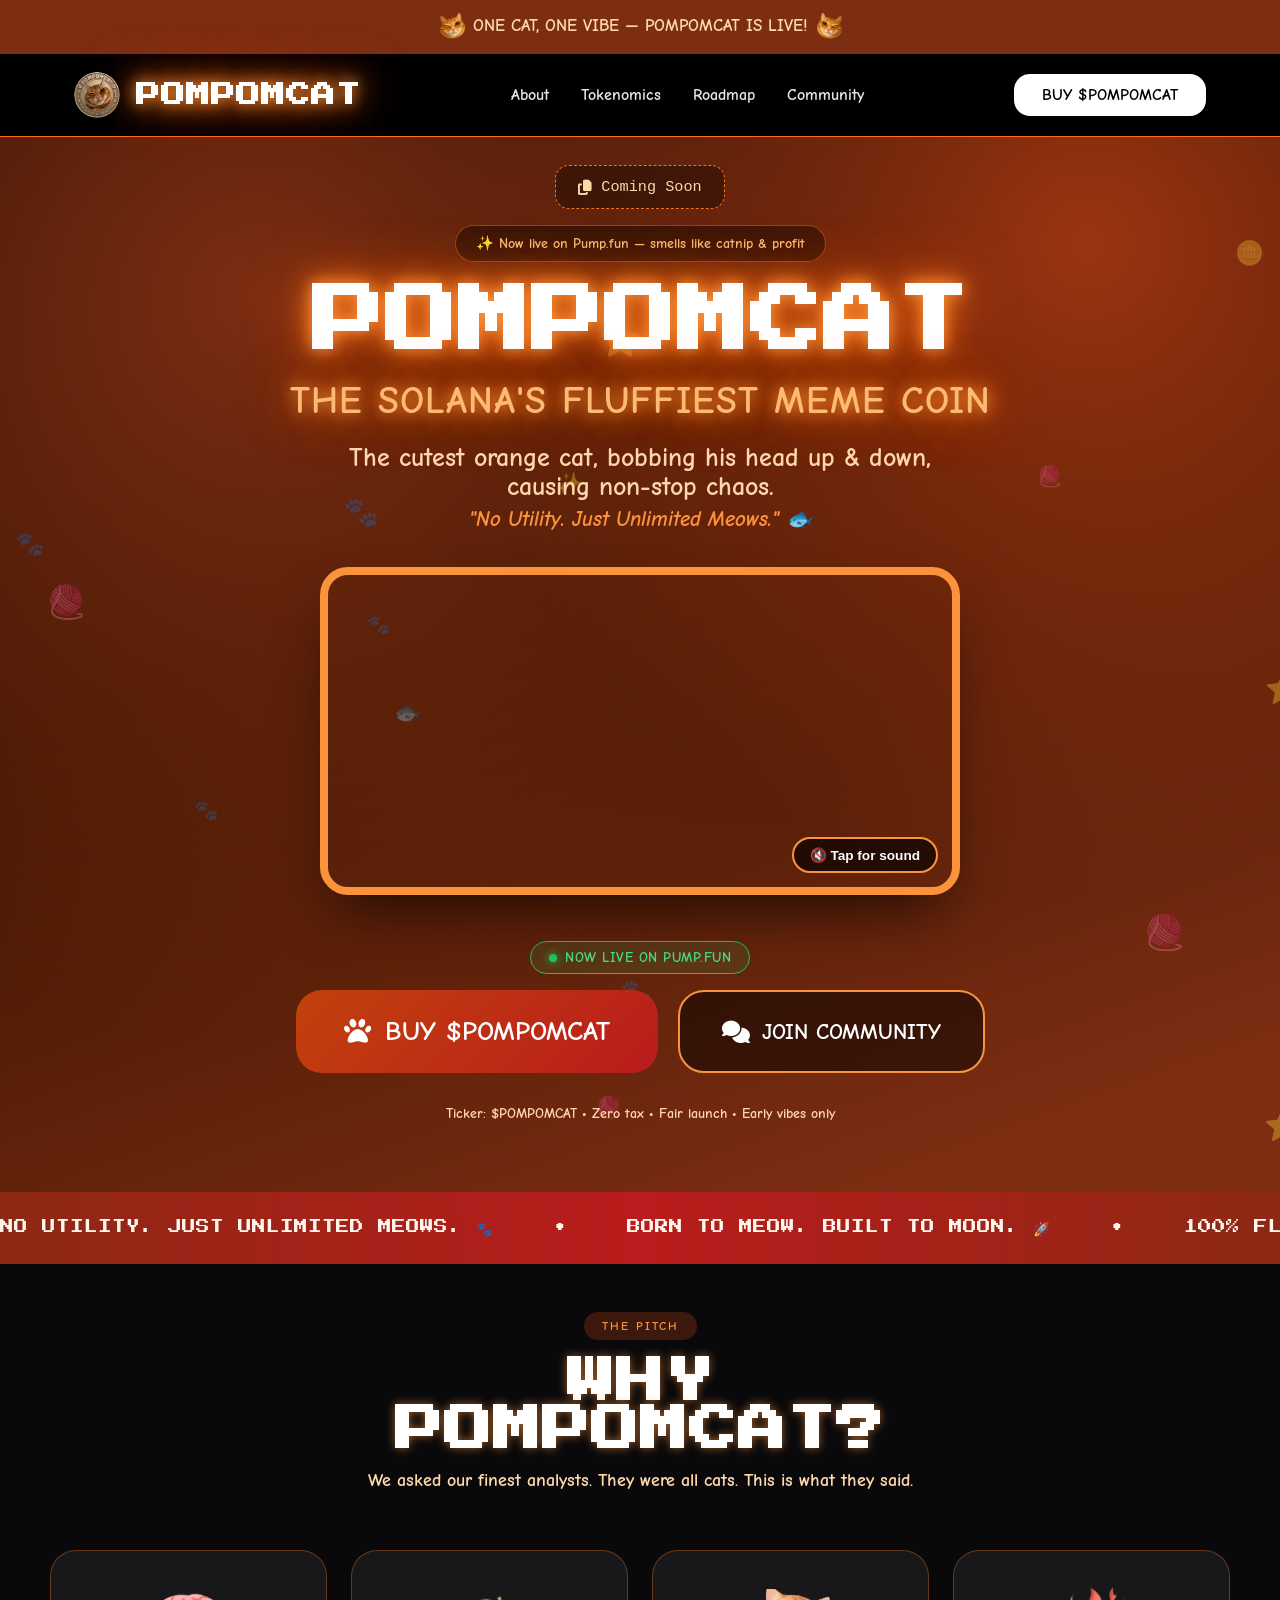
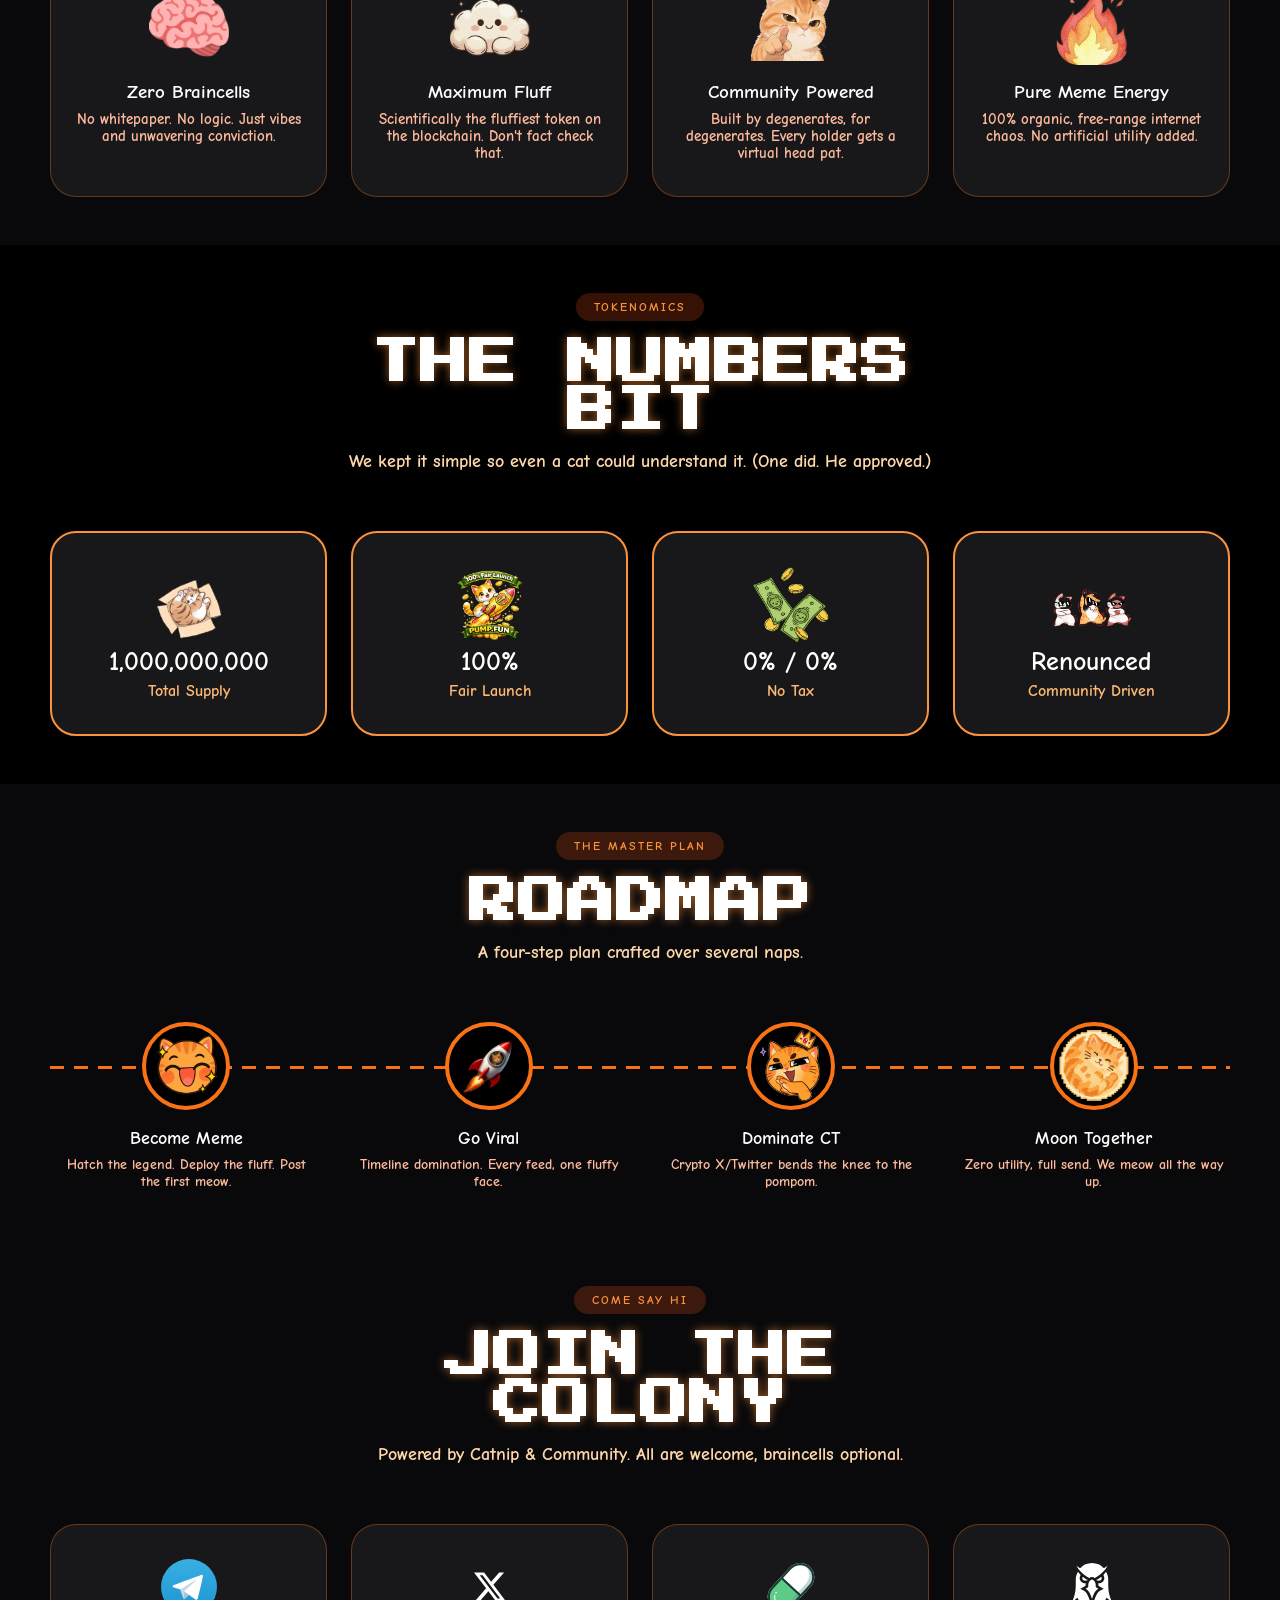
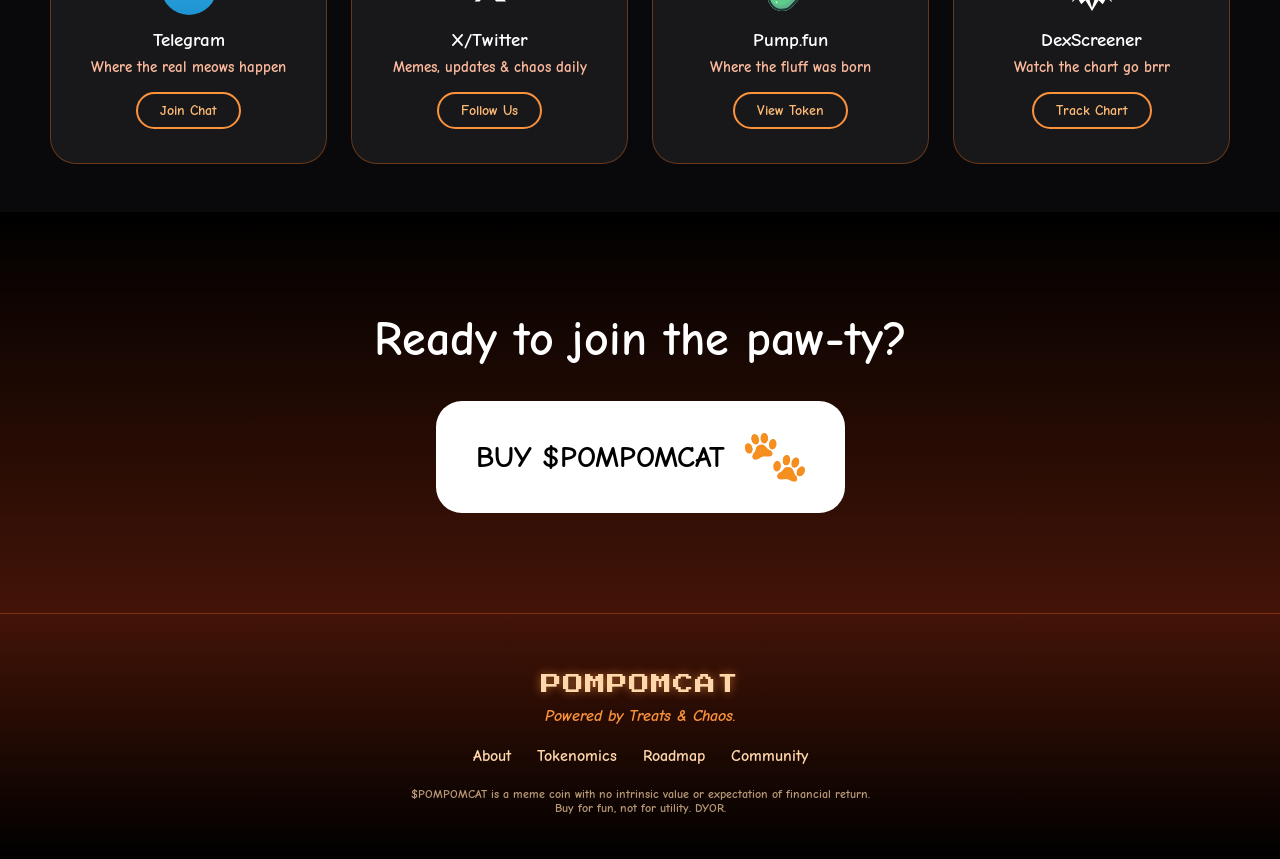
==== index.html @ 2c8cdf5f "Update index.html" ====
<!DOCTYPE html>
<html lang="en">

<head>
  <meta charset="UTF-8">
  <meta name="viewport" content="width=device-width, initial-scale=1.0">
  <title>POMPOMCAT 🐱🎀 | The Internet's Fluffiest Meme Coin</title>
  <link rel="icon" type="image/png" sizes="32x32" href="favicon/favicon-32x32.png">
  <link rel="icon" type="image/png" sizes="16x16" href="favicon/favicon-16x16.png">
  <link rel="shortcut icon" href="favicon/favicon.ico">
  <link rel="apple-touch-icon" sizes="180x180" href="favicon/apple-touch-icon.png">
  <link rel="manifest" href="favicon/site.webmanifest">
  <link rel="stylesheet" href="https://cdnjs.cloudflare.com/ajax/libs/font-awesome/6.5.1/css/all.min.css">
  <style>
    @import url('https://fonts.googleapis.com/css2?family=Press+Start+2P&family=Comic+Neue:wght@400;700&display=swap');

    * {
      margin: 0;
      padding: 0;
      box-sizing: border-box;
    }

    html {
      scroll-behavior: smooth;
    }

    body {
      font-family: 'Comic Neue', cursive;
      background: #09090b;
      color: #fff;
      overflow-x: hidden;
    }

    a {
      color: inherit;
      text-decoration: none;
    }

    .header {
      font-family: 'Press Start 2P', system-ui;
      letter-spacing: 1px;
    }

    .subtext {
      font-family: 'Comic Neue', cursive;
      font-weight: 700;
    }

    .neon {
      text-shadow: 0 0 15px #fb923c, 0 0 30px #f97316, 0 0 60px #ea580c;
    }

    .neon-soft {
      text-shadow: 0 0 10px rgba(251, 146, 60, 0.6);
    }

    ::selection {
      background: #f97316;
      color: #000;
    }

    .wrap {
      max-width: 1180px;
      margin: 0 auto;
      padding: 0 24px;
    }

    /* ---------- top bar ---------- */
    .topbar {
      background: #7c2d12;
      padding: 12px 20px;
      text-align: center;
      font-size: 1.05rem;
      color: #fed7aa;
    }

    /* ---------- nav ---------- */
    nav {
      position: sticky;
      top: 0;
      z-index: 100;
      background: rgba(0, 0, 0, 0.95);
      backdrop-filter: blur(10px);
      border-bottom: 1px solid #f97316;
    }

    .nav-inner {
      max-width: 1180px;
      margin: 0 auto;
      padding: 18px 24px;
      display: flex;
      justify-content: space-between;
      align-items: center;
      gap: 20px;
    }

    .brand {
      display: flex;
      align-items: center;
      gap: 12px;
    }

    .brand .paw {
      font-size: 2.6rem;
    }

    .brand h1 {
      font-size: 1.5rem;
    }

    .nav-links {
      display: flex;
      gap: 32px;
      font-size: 1rem;
    }

    .nav-links a {
      opacity: 0.9;
      transition: color .2s ease;
    }

    .nav-links a:hover {
      color: #fb923c;
    }

    .btn-buy-nav {
      background: #fff;
      color: #000;
      font-weight: 700;
      padding: 12px 28px;
      border-radius: 16px;
      font-size: 1rem;
      white-space: nowrap;
      cursor: pointer;
      border: none;
      animation: wiggle 2.4s infinite;
      font-family: 'Comic Neue', cursive;
    }

    .btn-buy-nav:hover {
      background: #fb923c;
    }

    .menu-toggle {
      display: none;
      background: none;
      border: none;
      color: #fb923c;
      font-size: 1.8rem;
      cursor: pointer;
    }

    @keyframes wiggle {

      0%,
      100% {
        transform: rotate(-2deg);
      }

      50% {
        transform: rotate(2deg);
      }
    }

    @keyframes float {

      0%,
      100% {
        transform: translateY(0);
      }

      50% {
        transform: translateY(-14px);
      }
    }

    @keyframes drift {

      0%,
      100% {
        transform: translateY(0) rotate(0);
      }

      50% {
        transform: translateY(-20px) rotate(6deg);
      }
    }

    @keyframes marquee {
      from {
        transform: translateX(0);
      }

      to {
        transform: translateX(-50%);
      }
    }

    /* ---------- hero ---------- */
    .hero {
      min-height: 92vh;
      display: flex;
      align-items: center;
      padding: 28px 24px 70px;
      background:
        radial-gradient(circle at 20% 15%, #7c2d12, transparent 55%),
        radial-gradient(circle at 85% 10%, #9a3412, transparent 45%),
        linear-gradient(160deg, #1a0a00, #3d1400 40%, #7c2d12 90%);
      position: relative;
      overflow: hidden;
    }

    .bg-drift {
      position: absolute;
      inset: 0;
      pointer-events: none;
    }

    .bg-drift span {
      position: absolute;
      opacity: 0.35;
      animation: drift 9s ease-in-out infinite;
    }

    .hero-inner {
      max-width: 900px;
      margin: 0 auto;
      text-align: center;
      position: relative;
      z-index: 1;
    }

    .hero-badge {
      display: inline-block;
      background: rgba(0, 0, 0, 0.4);
      border: 1px solid rgba(249, 115, 22, 0.5);
      border-radius: 100px;
      padding: 9px 20px;
      font-size: 0.9rem;
      color: #fdba74;
      margin-bottom: 24px;
    }

    .hero h1 .line1 {
      display: block;
      font-size: clamp(2.6rem, 7vw, 4.5rem);
    }

    .hero h1 .line2 {
      display: block;
      font-size: clamp(1.4rem, 4vw, 2.4rem);
      color: #fdba74;
      margin-top: 20px;
    }

    .hero-lead {
      font-size: clamp(1.1rem, 2.4vw, 1.6rem);
      color: #fed7aa;
      margin: 20px auto 6px;
      max-width: 640px;
    }

    .hero-slogan {
      font-size: clamp(1rem, 2vw, 1.3rem);
      color: #fb923c;
      font-style: italic;
      margin-bottom: 36px;
    }

    .video-frame {
      max-width: 640px;
      margin: 0 auto 46px;
      border-radius: 28px;
      overflow: hidden;
      border: 8px solid #fb923c;
      box-shadow: 0 30px 60px -20px rgba(0, 0, 0, 0.7);
      animation: float 5s ease-in-out infinite;
    }

    .video-frame video {
      width: 100%;
      display: block;
    }

    .hero-btns {
      display: flex;
      flex-wrap: wrap;
      gap: 20px;
      justify-content: center;
    }

    .live-badge {
      display: inline-flex;
      align-items: center;
      gap: 8px;
      background: rgba(34, 197, 94, 0.12);
      border: 1px solid #22c55e;
      color: #4ade80;
      font-weight: 700;
      font-size: 0.85rem;
      letter-spacing: 0.5px;
      padding: 8px 18px;
      border-radius: 999px;
      margin-bottom: 16px;
    }

    .live-badge .dot {
      width: 8px;
      height: 8px;
      border-radius: 50%;
      background: #22c55e;
      box-shadow: 0 0 8px #22c55e;
      animation: pulseDot 1.4s infinite;
    }

    @keyframes pulseDot {

      0%,
      100% {
        opacity: 1;
      }

      50% {
        opacity: 0.35;
      }
    }

    .ca-btn {
      display: flex;
      align-items: center;
      gap: 10px;
      justify-content: center;
      margin: 0 auto 16px;
      padding: 12px 22px;
      max-width: 520px;
      background: rgba(0, 0, 0, 0.35);
      border: 1.5px dashed #f97316;
      border-radius: 14px;
      color: #fed7aa;
      font-family: monospace;
      font-size: 0.95rem;
      cursor: pointer;
      transition: all .2s ease;
      word-break: break-all;
    }

    .ca-btn:hover {
      background: rgba(249, 115, 22, 0.12);
      border-style: solid;
    }

    .ca-btn.copied {
      border-color: #22c55e;
      color: #4ade80;
    }

    .ca-btn i {
      flex-shrink: 0;
    }

    .btn-primary {
      background: linear-gradient(135deg, #c2410c, #b91c1c);
      font-size: clamp(1.2rem, 2.6vw, 1.7rem);
      padding: 26px 48px;
      border-radius: 26px;
      border: none;
      color: #fff;
      cursor: pointer;
      display: flex;
      align-items: center;
      justify-content: center;
      gap: 14px;
      font-family: 'Comic Neue', cursive;
      font-weight: 700;
      animation: wiggle 2.4s infinite;
      transition: transform .2s ease;
    }

    .btn-primary:hover {
      transform: scale(1.08);
    }

    .btn-secondary {
      background: rgba(0, 0, 0, 0.5);
      border: 2px solid #fb923c;
      font-size: clamp(1rem, 2.2vw, 1.4rem);
      padding: 24px 42px;
      border-radius: 26px;
      color: #fff;
      cursor: pointer;
      display: flex;
      align-items: center;
      justify-content: center;
      gap: 12px;
      font-family: 'Comic Neue', cursive;
      font-weight: 700;
      transition: all .2s ease;
    }

    .btn-secondary:hover {
      background: #fb923c;
      color: #000;
    }

    .hero-ticker {
      margin-top: 32px;
      font-size: 0.9rem;
      color: #fed7aa;
    }

    /* ---------- marquee ---------- */
    .marquee-outer {
      height: 72px;
      overflow: hidden;
      position: relative;
      z-index: 2;
    }

    .marquee-wrap {
      position: absolute;
      top: 50%;
      left: 50%;
      width: 140vw;
      height: 300px;
      background: linear-gradient(90deg, #7c2d12, #b91c1c, #7c2d12);
      transform: translate(-50%, -50%) rotate(-1deg);
    }

    .marquee-level {
      position: absolute;
      inset: 0;
      display: flex;
      align-items: center;
      overflow: hidden;
    }

    .marquee-track {
      display: flex;
      gap: 60px;
      white-space: nowrap;
      width: max-content;
      animation: marquee 24s linear infinite;
    }

    .marquee-track span {
      font-family: 'Press Start 2P', system-ui;
      font-size: 0.85rem;
      color: #fff7ed;
    }

    /* ---------- sections ---------- */
    section {
      padding: 48px 24px;
    }

    .section-head {
      text-align: center;
      max-width: 640px;
      margin: 0 auto 60px;
    }

    .eyebrow {
      display: inline-block;
      background: rgba(154, 52, 18, 0.35);
      color: #fb923c;
      font-size: 0.75rem;
      padding: 7px 18px;
      border-radius: 100px;
      letter-spacing: 2px;
      margin-bottom: 18px;
    }

    .section-head h2 {
      font-size: clamp(1.8rem, 4.5vw, 3rem);
    }

    .section-head p {
      color: #fed7aa;
      margin-top: 16px;
      font-size: 1.1rem;
    }

    .grid-4 {
      display: grid;
      grid-template-columns: repeat(4, 1fr);
      gap: 24px;
      max-width: 1180px;
      margin: 0 auto;
    }

    .card {
      background: #18181b;
      border: 1px solid rgba(249, 115, 22, 0.35);
      border-radius: 26px;
      padding: 34px 24px;
      text-align: center;
      transition: transform .25s ease, box-shadow .25s ease, border-color .25s ease;
      display: flex;
      flex-direction: column;
      align-items: center;
      height: 100%;
    }

    .card:hover {
      transform: translateY(-8px);
      border-color: rgba(249, 115, 22, 0.9);
      box-shadow: 0 30px 50px -25px rgba(249, 115, 22, 0.45);
    }

    .card .icon {
      font-size: 3.4rem;
      margin-bottom: 16px;
      height: 80px;
      display: flex;
      align-items: center;
      justify-content: center;
      flex-shrink: 0;
    }

    .card h3 {
      font-size: 1.2rem;
      margin-bottom: 8px;
      font-family: 'Comic Neue', cursive;
      flex-shrink: 0;
    }

    .card p {
      font-size: 0.92rem;
      color: #fdba9c;
      flex-grow: 1;
      display: flex;
      align-items: flex-start;
      justify-content: center;
      margin: 0;
    }

    .tok-card {
      background: #18181b;
      border: 2px solid #fb923c;
      border-radius: 26px;
      padding: 34px 24px;
      text-align: center;
      transition: transform .25s ease;
    }

    .tok-card:hover {
      transform: translateY(-8px);
    }

    .tok-card .icon {
      font-size: 3.4rem;
      margin-bottom: 0px;
    }

    .tok-card .value {
      font-size: 1.6rem;
      font-weight: 700;
    }

    .tok-card .label {
      color: #fdba74;
      margin-top: 6px;
    }

    /* ---------- roadmap ---------- */
    .roadmap-track {
      position: relative;
      display: grid;
      grid-template-columns: repeat(4, 1fr);
      gap: 30px;
      max-width: 1180px;
      margin: 0 auto;
    }

    .roadmap-track::before {
      content: '';
      position: absolute;
      top: 44px;
      left: 0;
      right: 0;
      height: 3px;
      background: repeating-linear-gradient(90deg, #f97316 0 14px, transparent 14px 24px);
      z-index: 0;
    }

    .road-stop {
      position: relative;
      z-index: 1;
      text-align: center;
    }

    .road-badge {
      width: 88px;
      height: 88px;
      margin: 0 auto 18px;
      border-radius: 50%;
      background: #000;
      border: 4px solid #f97316;
      display: flex;
      align-items: center;
      justify-content: center;
      font-size: 2.1rem;
      overflow: hidden;
    }

    .road-stop h3 {
      font-size: 1.1rem;
      margin-bottom: 8px;
    }

    .road-stop p {
      font-size: 0.88rem;
      color: #fdba9c;
      padding: 0 6px;
    }


    /* ---------- community ---------- */
    .comm-icon {
      font-size: 2.6rem;
      margin-bottom: 14px;
      height: 56px;
      display: flex;
      align-items: center;
      justify-content: center;
      flex-shrink: 0;
    }

    .comm-link {
      display: inline-block;
      border: 2px solid #fb923c;
      color: #fdba74;
      font-weight: 700;
      font-size: 0.85rem;
      padding: 9px 22px;
      border-radius: 100px;
      margin-top: 16px;
      transition: all .25s ease;
      flex-shrink: 0;
    }

    .comm-link:hover {
      background: #fb923c;
      color: #000;
    }

    /* ---------- final CTA ---------- */
    .final-cta {
      text-align: center;
      background: linear-gradient(180deg, #000, #431407);
      padding: 100px 24px;
    }

    .final-cta h2 {
      font-size: clamp(1.8rem, 4.5vw, 3rem);
      margin-bottom: 34px;
    }

    .btn-final {
      background: #fff;
      color: #000;
      font-size: clamp(1.3rem, 3vw, 1.9rem);
      font-weight: 700;
      border-radius: 26px;
      border: none;
      cursor: pointer;
      font-family: 'Comic Neue', cursive;
      animation: wiggle 2.4s infinite;
      transition: transform .2s ease;
      display: inline-flex;
      align-items: center;
      justify-content: center;
      gap: 8px;
      padding: clamp(16px, 3vw, 26px) clamp(24px, 5vw, 40px);
    }

    .btn-final img {
      height: clamp(30px, 6vw, 60px);
      width: clamp(30px, 6vw, 60px);
    }

    .btn-final:hover {
      transform: scale(1.06);
      background: #fb923c;
    }

    /* ---------- footer ---------- */
    footer {
      text-align: center;
      padding: 60px 24px 44px;
      color: #fed7aa;
      background: linear-gradient(180deg, #431407, #000);
      border-top: 1px solid #7c2d12;
    }

    .footer-brand {
      font-size: 1.3rem;
      margin-bottom: 12px;
    }

    .footer-tag {
      font-style: italic;
      color: #fb923c;
      margin-bottom: 22px;
    }

    .footer-links {
      display: flex;
      flex-wrap: wrap;
      justify-content: center;
      gap: 26px;
      margin-bottom: 22px;
      font-weight: 700;
    }

    .footer-links a:hover {
      color: #fb923c;
    }

    .footer-fine {
      font-size: 0.78rem;
      opacity: 0.7;
      max-width: 480px;
      margin: 0 auto;
    }

    @media (max-width:980px) {
      .nav-links {
        display: none;
      }

      .menu-toggle {
        display: block;
      }

      .grid-4 {
        grid-template-columns: repeat(2, 1fr);
      }

      .roadmap-track {
        grid-template-columns: repeat(2, 1fr);
        row-gap: 50px;
      }

      .roadmap-track::before {
        display: none;
      }
    }

    @media (max-width:480px) {
      .topbar {
        padding: 8px 12px;
        font-size: 0.78rem;
        line-height: 1.3;
      }

      .nav-inner {
        padding: 12px 14px;
        gap: 8px;
      }

      .brand {
        gap: 6px;
      }

      .brand img {
        height: 34px !important;
        width: 34px !important;
      }

      .brand h1 {
        font-size: 1.05rem;
      }

      .menu-toggle {
        font-size: 1.5rem;
        padding: 0 4px;
      }

      .btn-buy-nav {
        padding: 9px 14px;
        font-size: 0.78rem;
        border-radius: 12px;
      }

      .final-cta {
        padding: 60px 16px;
      }
    }

    @media (max-width:560px) {

      .grid-4,
      .roadmap-track {
        grid-template-columns: 1fr;
      }

      .roadmap-track {
        row-gap: 56px;
      }

      .roadmap-track::before {
        display: none;
      }

      .road-stop:not(:first-child)::after {
        content: '';
        position: absolute;
        top: -56px;
        left: 50%;
        width: 3px;
        height: 56px;
        background: repeating-linear-gradient(180deg, #f97316 0 14px, transparent 14px 24px);
        transform: translateX(-50%);
        z-index: 0;
      }

      .hero-btns {
        flex-direction: column;
        align-items: center;
      }

      .btn-primary,
      .btn-secondary {
        width: 100%;
        max-width: 300px;
        font-size: 1.05rem;
        padding: 16px 28px;
        border-radius: 18px;
      }
    }

    @media (prefers-reduced-motion: reduce) {
      * {
        animation: none !important;
        transition: none !important;
      }
    }
  </style>
</head>

<body>

  <div class="topbar subtext"><img src="./Src/Pompomcat_left.png" alt="Pompomcat_left"
      style="height:1.8em; width:1.8em; vertical-align:middle; object-fit:contain; border-radius:50%; margin-left:2px; position:relative; top:-0.05em;">
    ONE CAT, ONE VIBE — POMPOMCAT IS LIVE! <img src="./Src/Pompomcat_right.png" alt="Pompomcat_right"
      style="height:1.8em; width:1.8em; vertical-align:middle; object-fit:contain; border-radius:50%; margin-left:2px; position:relative; top:-0.05em;">
  </div>

  <nav>
    <div class="nav-inner">
      <div class="brand">
        <img src="./Src/Pompomcat_logo.png" alt="Pompomcat_logo"
          style="height:46px; width:46px; border-radius:50%; object-fit:cover; margin-right:4px;">
        <h1 class="header neon">POMPOMCAT</h1>
      </div>
      <button class="menu-toggle" aria-label="menu">☰</button>
      <div class="nav-links subtext" id="navLinks">
        <a href="#about">About</a>
        <a href="#token">Tokenomics</a>
        <a href="#roadmap">Roadmap</a>
        <a href="#community">Community</a>
      </div>
      <button class="btn-buy-nav" onclick="buyNow()">BUY $POMPOMCAT</button>
    </div>
  </nav>

  <!-- ================= HERO ================= -->
  <section class="hero" id="about">
    <div class="bg-drift" id="bgDrift"></div>
    <div class="hero-inner">
      <button class="ca-btn" id="caBtn" onclick="copyCA()">
        <i class="fas fa-copy"></i>
        <span id="caText">CA: Coming Soon</span>
      </button>

      <div class="hero-badge subtext">✨ Now live on Pump.fun — smells like catnip &amp; profit</div>
      <h1 class="header neon">
        <span class="line1">POMPOMCAT</span>
        <span class="line2 subtext">THE SOLANA'S FLUFFIEST MEME COIN</span>
      </h1>
      <p class="hero-lead subtext">The cutest orange cat, bobbing his head up &amp; down, causing non-stop chaos.</p>
      <p class="hero-slogan subtext">"No Utility. Just Unlimited Meows." 🐟</p>

      <div class="video-frame" style="position:relative;">
        <video id="pompomVideo" autoplay loop muted playsinline>
          <source src="pompomcat-video.mp4" type="video/mp4">
          Your PompomCat video
        </video>
        <button id="soundToggle" onclick="const v=document.getElementById('pompomVideo'); v.muted=!v.muted; this.textContent = v.muted ? '🔇 Tap for sound' : '🔊 Sound on';"
          style="position:absolute; bottom:14px; right:14px; z-index:5; background:rgba(0,0,0,0.65); color:#fff; border:2px solid #fb923c; border-radius:100px; padding:8px 16px; font-size:0.85rem; font-weight:700; cursor:pointer;">
          🔇 Tap for sound
        </button>
      </div>

      <div class="live-badge" id="liveBadge" style="display:none;">
        <span class="dot"></span> NOW LIVE ON PUMP.FUN
      </div>

      <div class="hero-btns">
        <button class="btn-primary" onclick="buyNow()"><i class="fas fa-paw"></i> BUY $POMPOMCAT</button>
        <a href="#community" class="btn-secondary"><i class="fas fa-comments"></i> JOIN COMMUNITY</a>
      </div>
      <p class="hero-ticker subtext">Ticker: $POMPOMCAT • Zero tax • Fair launch • Early vibes only</p>
    </div>
  </section>

  <div class="marquee-outer">
    <div class="marquee-wrap"></div>
    <div class="marquee-level">
      <div class="marquee-track" id="marqueeTrack"></div>
    </div>
  </div>

  <!-- ================= WHY ================= -->
  <section>
    <div class="section-head">
      <span class="eyebrow subtext">THE PITCH</span>
      <h2 class="header neon-soft">WHY POMPOMCAT?</h2>
      <p class="subtext">We asked our finest analysts. They were all cats. This is what they said.</p>
    </div>
    <div class="grid-4">
      <div class="card">
        <div class="icon"><img src="./Src/Zero_braincells.png" alt="Zero_braincells"
            style="height:80px; width:80px; object-fit:contain; margin:0 auto; display:block;"></div>
        <h3>Zero Braincells</h3>
        <p class="subtext">No whitepaper. No logic. Just vibes and unwavering conviction.</p>
      </div>
      <div class="card">
        <div class="icon"><img src="./Src/Maximum_fluff.png" alt="Maximum_fluff"
            style="height:80px; width:80px; object-fit:contain; margin:0 auto; display:block;"></div>

        <h3>Maximum Fluff</h3>
        <p class="subtext">Scientifically the fluffiest token on the blockchain. Don't fact check that.</p>
      </div>
      <div class="card">
        <div class="icon"><img src="./Src/Community_powered.png" alt="Community_powered"
            style="height:80px; width:80px; object-fit:contain; margin:0 auto; display:block;"></div>
        <h3>Community Powered</h3>
        <p class="subtext">Built by degenerates, for degenerates. Every holder gets a virtual head pat.</p>
      </div>
      <div class="card">
        <div class="icon"> <img src="./Src/Pure_meme_energy.png" alt="Pure_meme_energy.png"
            style="height:80px; width:80px; object-fit:contain; margin:0 auto; display:block;"></div>
        <h3>Pure Meme Energy</h3>
        <p class="subtext">100% organic, free-range internet chaos. No artificial utility added.</p>
      </div>
    </div>
  </section>

  <!-- ================= TOKENOMICS ================= -->
  <section id="token" style="background:#000;">
    <div class="section-head">
      <span class="eyebrow subtext">TOKENOMICS</span>
      <h2 class="header neon-soft">THE NUMBERS BIT</h2>
      <p class="subtext">We kept it simple so even a cat could understand it. (One did. He approved.)</p>
    </div>
    <div class="grid-4">
      <div class="tok-card">
        <div class="icon"><img src="./Src/Total_supply.png" alt="Total_supply"
            style="height:80px; width:80px; object-fit:contain; display:block; margin:0 auto;"></div>
        <div class="value">1,000,000,000</div>
        <div class="label subtext">Total Supply</div>
      </div>
      <div class="tok-card">
        <div class="icon"><img src="./Src/Fair_launch.png" alt="Fair_launch"
            style="height:80px; width:80px; object-fit:contain; display:block; margin:0 auto;"></div>
        <div class="value">100%</div>
        <div class="label subtext">Fair Launch</div>
      </div>
      <div class="tok-card">
        <div class="icon"><img src="./Src/No_tax.png" alt="No_tax"
            style="height:80px; width:80px; object-fit:contain; display:block; margin:0 auto;"></div>
        <div class="value">0% / 0%</div>
        <div class="label subtext">No Tax</div>
      </div>
      <div class="tok-card">
        <div class="icon"><img src="./Src/Community_driven.png" alt="Community_driven"
            style="height:80px; width:80px; object-fit:contain; display:block; margin:0 auto;">
        </div>
        <div class="value">Renounced</div>
        <div class="label subtext">Community Driven</div>
      </div>
    </div>
  </section>

  <!-- ================= ROADMAP ================= -->
  <section id="roadmap">
    <div class="section-head">
      <span class="eyebrow subtext">THE MASTER PLAN</span>
      <h2 class="header neon-soft">ROADMAP</h2>
      <p class="subtext">A four-step plan crafted over several naps.</p>
    </div>
    <div class="roadmap-track">
      <div class="road-stop">
        <div class="road-badge"><img src="./Src/Become_meme.png" alt="Become Meme"
            style="height:90%; width:90%; object-fit:contain; margin:auto; display:block;"></div>
        <h3>Become Meme</h3>
        <p class="subtext">Hatch the legend. Deploy the fluff. Post the first meow.</p>
      </div>
      <div class="road-stop">
        <div class="road-badge"><img src="./Src/Go_viral.png" alt="Go Viral"
            style="height:70%; width:70%; object-fit:contain;"></div>
        <h3>Go Viral</h3>
        <p class="subtext">Timeline domination. Every feed, one fluffy face.</p>
      </div>
      <div class="road-stop">
        <div class="road-badge"><img src="./Src/Dominate_ct.png" alt="Dominate CT"
            style="height:90%; width:90%; object-fit:contain; margin:auto; display:block;"></div>
        <h3>Dominate CT</h3>
        <p class="subtext">Crypto X/Twitter bends the knee to the pompom.</p>
      </div>
      <div class="road-stop">
        <div class="road-badge"><img src="./Src/Moon_together.png" alt="Moon"
            style="height:80px; width:80px; object-fit:contain;"></div>
        <h3>Moon Together</h3>
        <p class="subtext">Zero utility, full send. We meow all the way up.</p>
      </div>
    </div>
  </section>

  <!-- ================= COMMUNITY ================= -->
  <section id="community">
    <div class="section-head">
      <span class="eyebrow subtext">COME SAY HI</span>
      <h2 class="header neon-soft">JOIN THE COLONY</h2>
      <p class="subtext">Powered by Catnip &amp; Community. All are welcome, braincells optional.</p>
    </div>
    <div class="grid-4">
      <div class="card">
        <div class="comm-icon"><svg style="height:56px; width:56px; display:block; margin:0 auto;" id="Livello_1"
            data-name="Livello 1" xmlns="http://www.w3.org/2000/svg" xmlns:xlink="http://www.w3.org/1999/xlink"
            viewBox="0 0 240 240">
            <defs>
              <linearGradient id="linear-gradient" x1="120" y1="240" x2="120" gradientUnits="userSpaceOnUse">
                <stop offset="0" stop-color="#1d93d2" />
                <stop offset="1" stop-color="#38b0e3" />
              </linearGradient>
            </defs>
            <title>Telegram_logo</title>
            <circle cx="120" cy="120" r="120" fill="url(#linear-gradient)" />
            <path
              d="M81.229,128.772l14.237,39.406s1.78,3.687,3.686,3.687,30.255-29.492,30.255-29.492l31.525-60.89L81.737,118.6Z"
              fill="#c8daea" />
            <path d="M100.106,138.878l-2.733,29.046s-1.144,8.9,7.754,0,17.415-15.763,17.415-15.763" fill="#a9c6d8" />
            <path
              d="M81.486,130.178,52.2,120.636s-3.5-1.42-2.373-4.64c.232-.664.7-1.229,2.1-2.2,6.489-4.523,120.106-45.36,120.106-45.36s3.208-1.081,5.1-.362a2.766,2.766,0,0,1,1.885,2.055,9.357,9.357,0,0,1,.254,2.585c-.009.752-.1,1.449-.169,2.542-.692,11.165-21.4,94.493-21.4,94.493s-1.239,4.876-5.678,5.043A8.13,8.13,0,0,1,146.1,172.5c-8.711-7.493-38.819-27.727-45.472-32.177a1.27,1.27,0,0,1-.546-.9c-.093-.469.417-1.05.417-1.05s52.426-46.6,53.821-51.492c.108-.379-.3-.566-.848-.4-3.482,1.281-63.844,39.4-70.506,43.607A3.21,3.21,0,0,1,81.486,130.178Z"
              fill="#fff" />
          </svg></div>
        <h3>Telegram</h3>
        <p class="subtext">Where the real meows happen</p>
        <a href="https://t.me/pompomcat41" target="_blank" class="comm-link">Join Chat</a>
      </div>
      <div class="card">
        <div class="comm-icon"><svg style="display:block; margin:0 auto;" xmlns="http://www.w3.org/2000/svg"
            fill="#ffffff" class="bi bi-twitter-x" viewBox="0 0 16 16" id="Twitter-X--Streamline-Bootstrap" height="32"
            width="32">
            <desc>
              Twitter X Streamline Icon: https://streamlinehq.com
            </desc>
            <path
              d="M12.6 0.75h2.454l-5.36 6.142L16 15.25h-4.937l-3.867 -5.07 -4.425 5.07H0.316l5.733 -6.57L0 0.75h5.063l3.495 4.633L12.601 0.75Zm-0.86 13.028h1.36L4.323 2.145H2.865z"
              stroke-width="1"></path>
          </svg></div>
        <h3>X/Twitter</h3>
        <p class="subtext">Memes, updates &amp; chaos daily</p>
        <a href="https://x.com/catnipdev" target="_blank" class="comm-link">Follow Us</a>
      </div>
      <div class="card">
        <div class="comm-icon"><svg style="display:block; margin:0 auto;" height="48" width="48" viewBox="0 0 200 200"
            fill="none" xmlns="http://www.w3.org/2000/svg">
            <path
              d="M21.8855 184.247C-2.01603 162.076 -3.41853 124.726 18.753 100.824L94.7609 18.8855C116.932 -5.01605 154.282 -6.41855 178.184 15.7529C202.085 37.9244 203.488 75.274 181.316 99.1756L105.308 181.115C83.1367 205.016 45.7871 206.419 21.8855 184.247Z"
              fill="white" />
            <path fill-rule="evenodd" clip-rule="evenodd"
              d="M18.753 100.824C-3.41853 124.726 -2.01603 162.076 21.8855 184.247C45.7871 206.419 83.1367 205.016 105.308 181.115L145.81 137.452L59.2549 57.1621L18.753 100.824ZM40.6908 123.847C41.4209 122.946 41.2828 121.625 40.3824 120.895C39.482 120.165 38.1603 120.303 37.4302 121.203L34.9463 124.267C34.2162 125.167 34.3543 126.489 35.2547 127.219C36.1551 127.949 37.4768 127.811 38.2068 126.91L40.6908 123.847ZM34.5525 135.781C34.7653 134.641 34.014 133.545 32.8745 133.332C31.735 133.12 30.6388 133.871 30.4261 135.01C29.2814 141.142 29.7013 147.239 31.4916 152.718C31.8516 153.82 33.0367 154.421 34.1385 154.061C35.2404 153.701 35.8417 152.516 35.4816 151.414C33.9159 146.623 33.5335 141.24 34.5525 135.781ZM39.6257 160.27C38.8184 159.438 37.4897 159.418 36.6578 160.225C35.8259 161.032 35.8059 162.361 36.6131 163.193L40.0892 166.775C40.8964 167.607 42.2252 167.627 43.0571 166.82C43.889 166.013 43.909 164.684 43.1018 163.852L39.6257 160.27Z"
              fill="#5FCB88" />
            <path fill-rule="evenodd" clip-rule="evenodd"
              d="M3.06623 138.152C5.76813 147.035 10.7861 155.343 18.084 162.112C40.0735 182.51 74.4351 181.22 94.8329 159.23L161.563 87.2934C181.961 65.304 180.67 30.9424 158.681 10.5446C153.808 6.02469 148.328 2.56968 142.527 0.168847C155.378 1.14043 168.001 6.30744 178.184 15.7529C202.085 37.9244 203.488 75.274 181.316 99.1756L105.308 181.115C83.1367 205.016 45.7871 206.419 21.8855 184.247C8.6076 171.93 2.27306 154.929 3.06623 138.152Z"
              fill="#629393" fill-opacity="0.4" />
            <path fill-rule="evenodd" clip-rule="evenodd"
              d="M140.341 130.232L174.776 93.1092C193.598 72.8194 192.407 41.1138 172.117 22.2927C151.827 3.47151 120.122 4.66206 101.301 24.9518L66.8651 62.0744L140.341 130.232ZM181.316 99.1756C203.488 75.274 202.085 37.9244 178.184 15.7529C154.282 -6.41855 116.932 -5.01605 94.7609 18.8855L54.259 62.5478L140.814 142.838L181.316 99.1756Z"
              fill="#1D3934" />
            <path fill-rule="evenodd" clip-rule="evenodd"
              d="M25.2927 106.891L60.7988 68.6141L54.259 62.5478L18.753 100.824C-3.41853 124.726 -2.01603 162.076 21.8855 184.247C45.7871 206.419 83.1367 205.016 105.308 181.115L140.814 142.838L134.275 136.771L98.7685 175.048C79.9473 195.338 48.2417 196.528 27.9519 177.707C7.66214 158.886 6.47158 127.181 25.2927 106.891Z"
              fill="#1D3934" />
          </svg></div>
        <h3>Pump.fun</h3>
        <p class="subtext">Where the fluff was born</p>
        <a href="#" id="pumpfunLink" class="comm-link" target="_blank" rel="noopener">View Token</a>
      </div>
      <div class="card">
        <div class="comm-icon"><svg style="display:block; margin:0 auto;" xmlns="http://www.w3.org/2000/svg" width="48"
            height="48" fill="#fff" fill-rule="evenodd" viewBox="0 0 252 300" focusable="false"
            class="chakra-icon custom-euf446">
            <path
              d="M151.818 106.866c9.177-4.576 20.854-11.312 32.545-20.541 2.465 5.119 2.735 9.586 1.465 13.193-.9 2.542-2.596 4.753-4.826 6.512-2.415 1.901-5.431 3.285-8.765 4.033-6.326 1.425-13.712.593-20.419-3.197m1.591 46.886l12.148 7.017c-24.804 13.902-31.547 39.716-39.557 64.859-8.009-25.143-14.753-50.957-39.556-64.859l12.148-7.017a5.95 5.95 0 003.84-5.845c-1.113-23.547 5.245-33.96 13.821-40.498 3.076-2.342 6.434-3.518 9.747-3.518s6.671 1.176 9.748 3.518c8.576 6.538 14.934 16.951 13.821 40.498a5.95 5.95 0 003.84 5.845zM126 0c14.042.377 28.119 3.103 40.336 8.406 8.46 3.677 16.354 8.534 23.502 14.342 3.228 2.622 5.886 5.155 8.814 8.071 7.897.273 19.438-8.5 24.796-16.709-9.221 30.23-51.299 65.929-80.43 79.589-.012-.005-.02-.012-.029-.018-5.228-3.992-11.108-5.988-16.989-5.988s-11.76 1.996-16.988 5.988c-.009.005-.017.014-.029.018-29.132-13.66-71.209-49.359-80.43-79.589 5.357 8.209 16.898 16.982 24.795 16.709 2.929-2.915 5.587-5.449 8.814-8.071C69.31 16.94 77.204 12.083 85.664 8.406 97.882 3.103 111.959.377 126 0m-25.818 106.866c-9.176-4.576-20.854-11.312-32.544-20.541-2.465 5.119-2.735 9.586-1.466 13.193.901 2.542 2.597 4.753 4.826 6.512 2.416 1.901 5.432 3.285 8.766 4.033 6.326 1.425 13.711.593 20.418-3.197">
            </path>
            <path
              d="M197.167 75.016c6.436-6.495 12.107-13.684 16.667-20.099l2.316 4.359c7.456 14.917 11.33 29.774 11.33 46.494l-.016 26.532.14 13.754c.54 33.766 7.846 67.929 24.396 99.193l-34.627-27.922-24.501 39.759-25.74-24.231L126 299.604l-41.132-66.748-25.739 24.231-24.501-39.759L0 245.25c16.55-31.264 23.856-65.427 24.397-99.193l.14-13.754-.016-26.532c0-16.721 3.873-31.578 11.331-46.494l2.315-4.359c4.56 6.415 10.23 13.603 16.667 20.099l-2.01 4.175c-3.905 8.109-5.198 17.176-2.156 25.799 1.961 5.554 5.54 10.317 10.154 13.953 4.48 3.531 9.782 5.911 15.333 7.161 3.616.814 7.3 1.149 10.96 1.035-.854 4.841-1.227 9.862-1.251 14.978L53.2 160.984l25.206 14.129a41.926 41.926 0 015.734 3.869c20.781 18.658 33.275 73.855 41.861 100.816 8.587-26.961 21.08-82.158 41.862-100.816a41.865 41.865 0 015.734-3.869l25.206-14.129-32.665-18.866c-.024-5.116-.397-10.137-1.251-14.978 3.66.114 7.344-.221 10.96-1.035 5.551-1.25 10.854-3.63 15.333-7.161 4.613-3.636 8.193-8.399 10.153-13.953 3.043-8.623 1.749-17.689-2.155-25.799l-2.01-4.175z">
            </path>
          </svg></div>
        <h3>DexScreener</h3>
        <p class="subtext">Watch the chart go brrr</p>
        <a href="#" id="dexscreenerLink" class="comm-link" target="_blank" rel="noopener">Track Chart</a>
      </div>
    </div>
  </section>

  <!-- ================= FINAL CTA ================= -->
  <section class="final-cta">
    <h2 class="subtext">Ready to join the paw-ty?</h2>
    <button class="btn-final" onclick="buyNow()">BUY $POMPOMCAT <img
        src="[data-uri]"
        alt="Paw prints"
        style="object-fit:contain; margin-left:12px; vertical-align:middle;"></button>
  </section>

  <footer>
    <div class="footer-brand header neon-soft">POMPOMCAT</div>
    <div class="footer-tag subtext">Powered by Treats &amp; Chaos.</div>
    <div class="footer-links subtext">
      <a href="#about">About</a>
      <a href="#token">Tokenomics</a>
      <a href="#roadmap">Roadmap</a>
      <a href="#community">Community</a>
    </div>
    <p class="footer-fine subtext">$POMPOMCAT is a meme coin with no intrinsic value or expectation of financial return.
      Buy for fun, not for utility. DYOR.</p>
  </footer>

  <script>
    /* ===== CA CONFIG =====
       This is the ONLY place you need to edit.
       1. Set CA_LIVE to true once the token is launched
       2. Paste the real contract address into CA_ADDRESS
       Every buy button, the Pump.fun link, and the DexScreener link
       all update automatically from this single value. */
    const CA_LIVE = true;
    const CA_ADDRESS = "Coming Soon";

    const PUMPFUN_URL = `https://pump.fun/coin/${CA_ADDRESS}`;
    const DEXSCREENER_URL = `https://dexscreener.com/solana/${CA_ADDRESS}`;

    function buyNow() {
      window.open(PUMPFUN_URL, "_blank", "noopener");
    }

    function initCA() {
      const badge = document.getElementById('liveBadge');
      const caText = document.getElementById('caText');
      const pumpLink = document.getElementById('pumpfunLink');
      const dexLink = document.getElementById('dexscreenerLink');

      if (pumpLink) pumpLink.href = PUMPFUN_URL;
      if (dexLink) dexLink.href = DEXSCREENER_URL;

      if (CA_LIVE) {
        badge.style.display = 'inline-flex';
        caText.textContent = CA_ADDRESS;
      } else {
        badge.style.display = 'none';
        caText.textContent = 'CA: Coming Soon';
      }
    }
    initCA();

    function copyCA() {
      const btn = document.getElementById('caBtn');
      const caText = document.getElementById('caText');
      const textToCopy = CA_LIVE ? CA_ADDRESS : caText.textContent.replace(/^CA:\s*/, '');

      navigator.clipboard.writeText(textToCopy).then(() => {
        btn.classList.add('copied');
        setTimeout(() => {
          btn.classList.remove('copied');
        }, 1500);
      });
    }

    document.querySelector('.menu-toggle').addEventListener('click', () => {
      const nav = document.getElementById('navLinks');
      const open = nav.style.display === 'flex';
      nav.style.display = open ? 'none' : 'flex';
      nav.style.position = 'absolute'; nav.style.top = '72px'; nav.style.right = '24px';
      nav.style.background = 'rgba(0,0,0,0.97)'; nav.style.border = '1px solid #f97316';
      nav.style.flexDirection = 'column'; nav.style.padding = '22px 30px'; nav.style.borderRadius = '16px';
      nav.style.gap = '18px';
    });

    /* Marquee slogans */
    const slogans = [
      "NO UTILITY. JUST UNLIMITED MEOWS. 🐾",
      "BORN TO MEOW. BUILT TO MOON. 🚀",
      "100% FLUFF. 0% BRAINCELLS. ☁️",
      "EVERY PUMP DESERVES A POMPOM. 🐱",
      "TOUCH GRASS? WE'D RATHER CHASE YARN. 🧶",
      "POWERED BY CATNIP & COMMUNITY. ✨"
    ];
    const track = document.getElementById('marqueeTrack');
    const full = [...slogans, ...slogans];
    track.innerHTML = full.map(s => `<span>${s}</span>`).join('<span>•</span>');

    /* Floating bg emojis in hero */
    const bgIcons = ['🐾', '🪙', '⭐', '🧶', '🐟', '✨'];
    const bgDrift = document.getElementById('bgDrift');
    for (let i = 0; i < 16; i++) {
      const el = document.createElement('span');
      el.textContent = bgIcons[Math.floor(Math.random() * bgIcons.length)];
      el.style.left = Math.random() * 100 + '%';
      el.style.top = Math.random() * 100 + '%';
      el.style.fontSize = (16 + Math.random() * 20) + 'px';
      el.style.animationDelay = (Math.random() * 5) + 's';
      el.style.animationDuration = (7 + Math.random() * 6) + 's';
      bgDrift.appendChild(el);
    }
  </script>
</body>

</html>
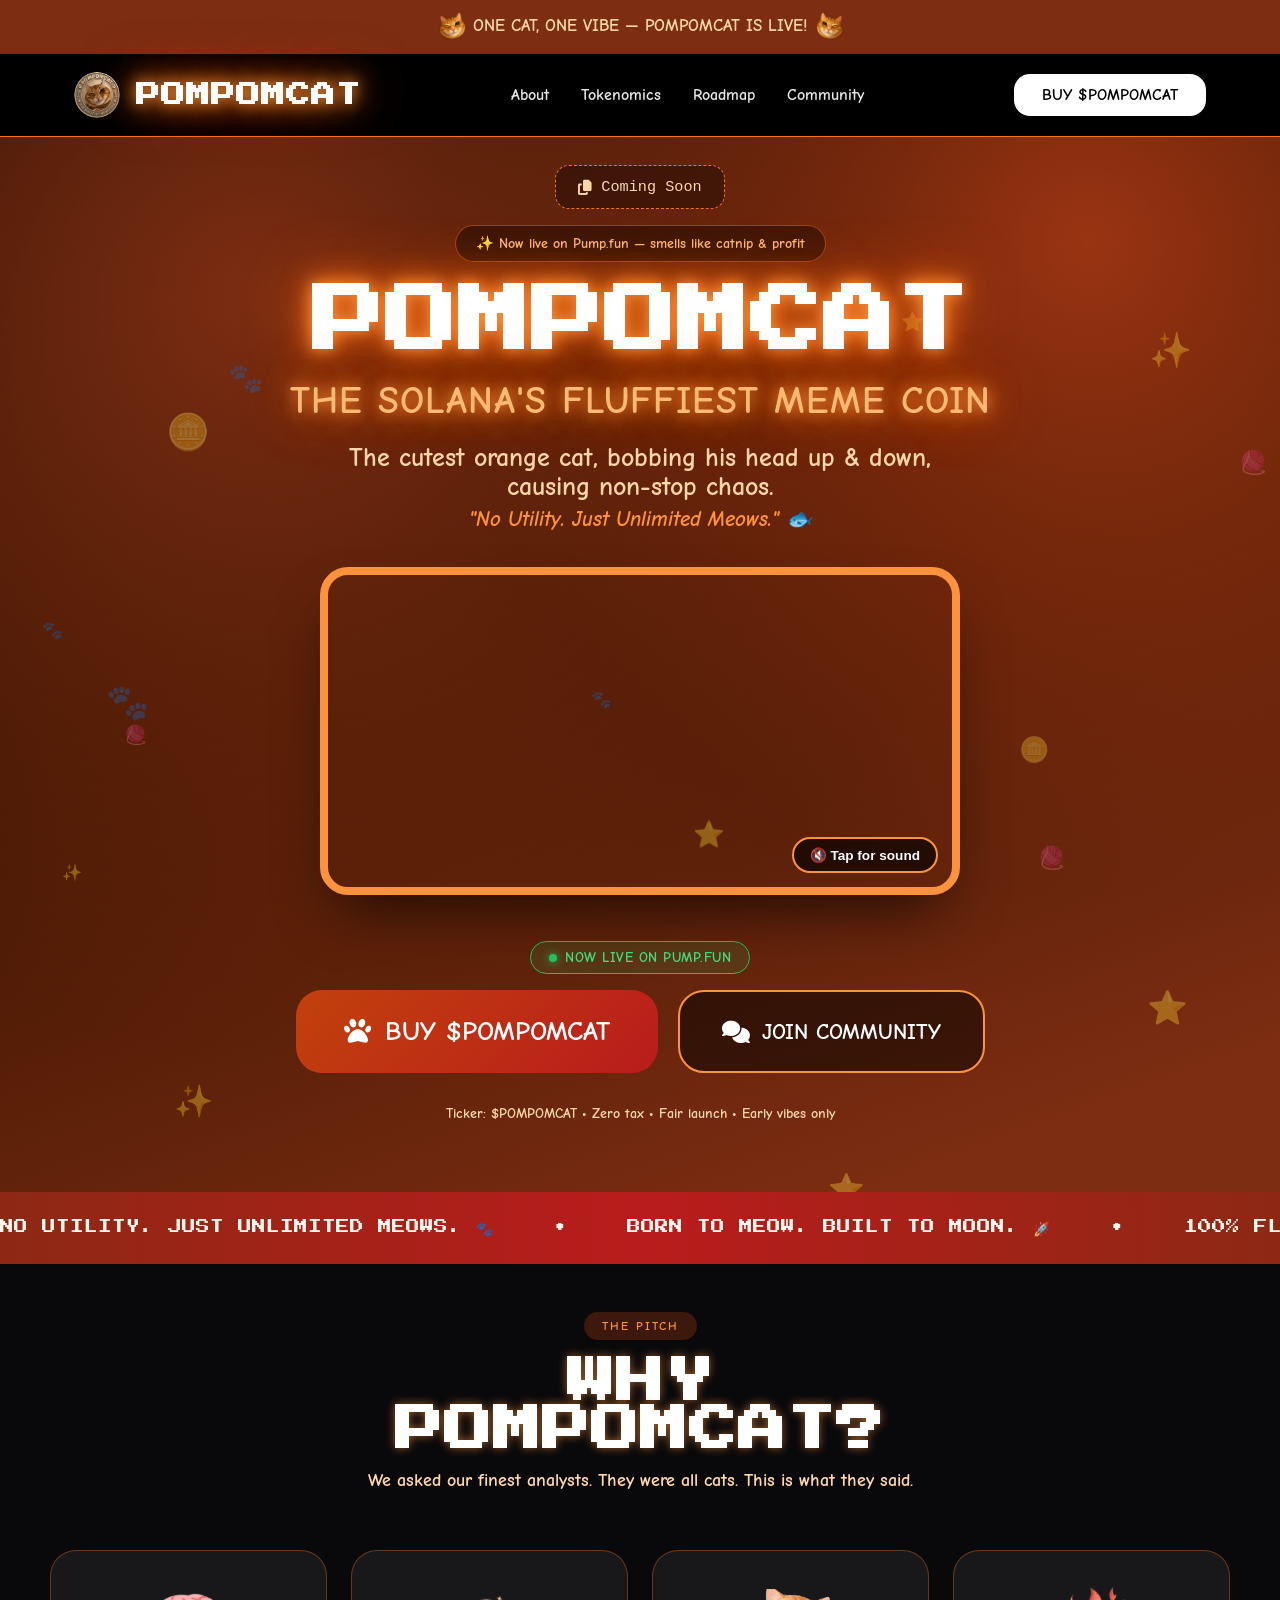
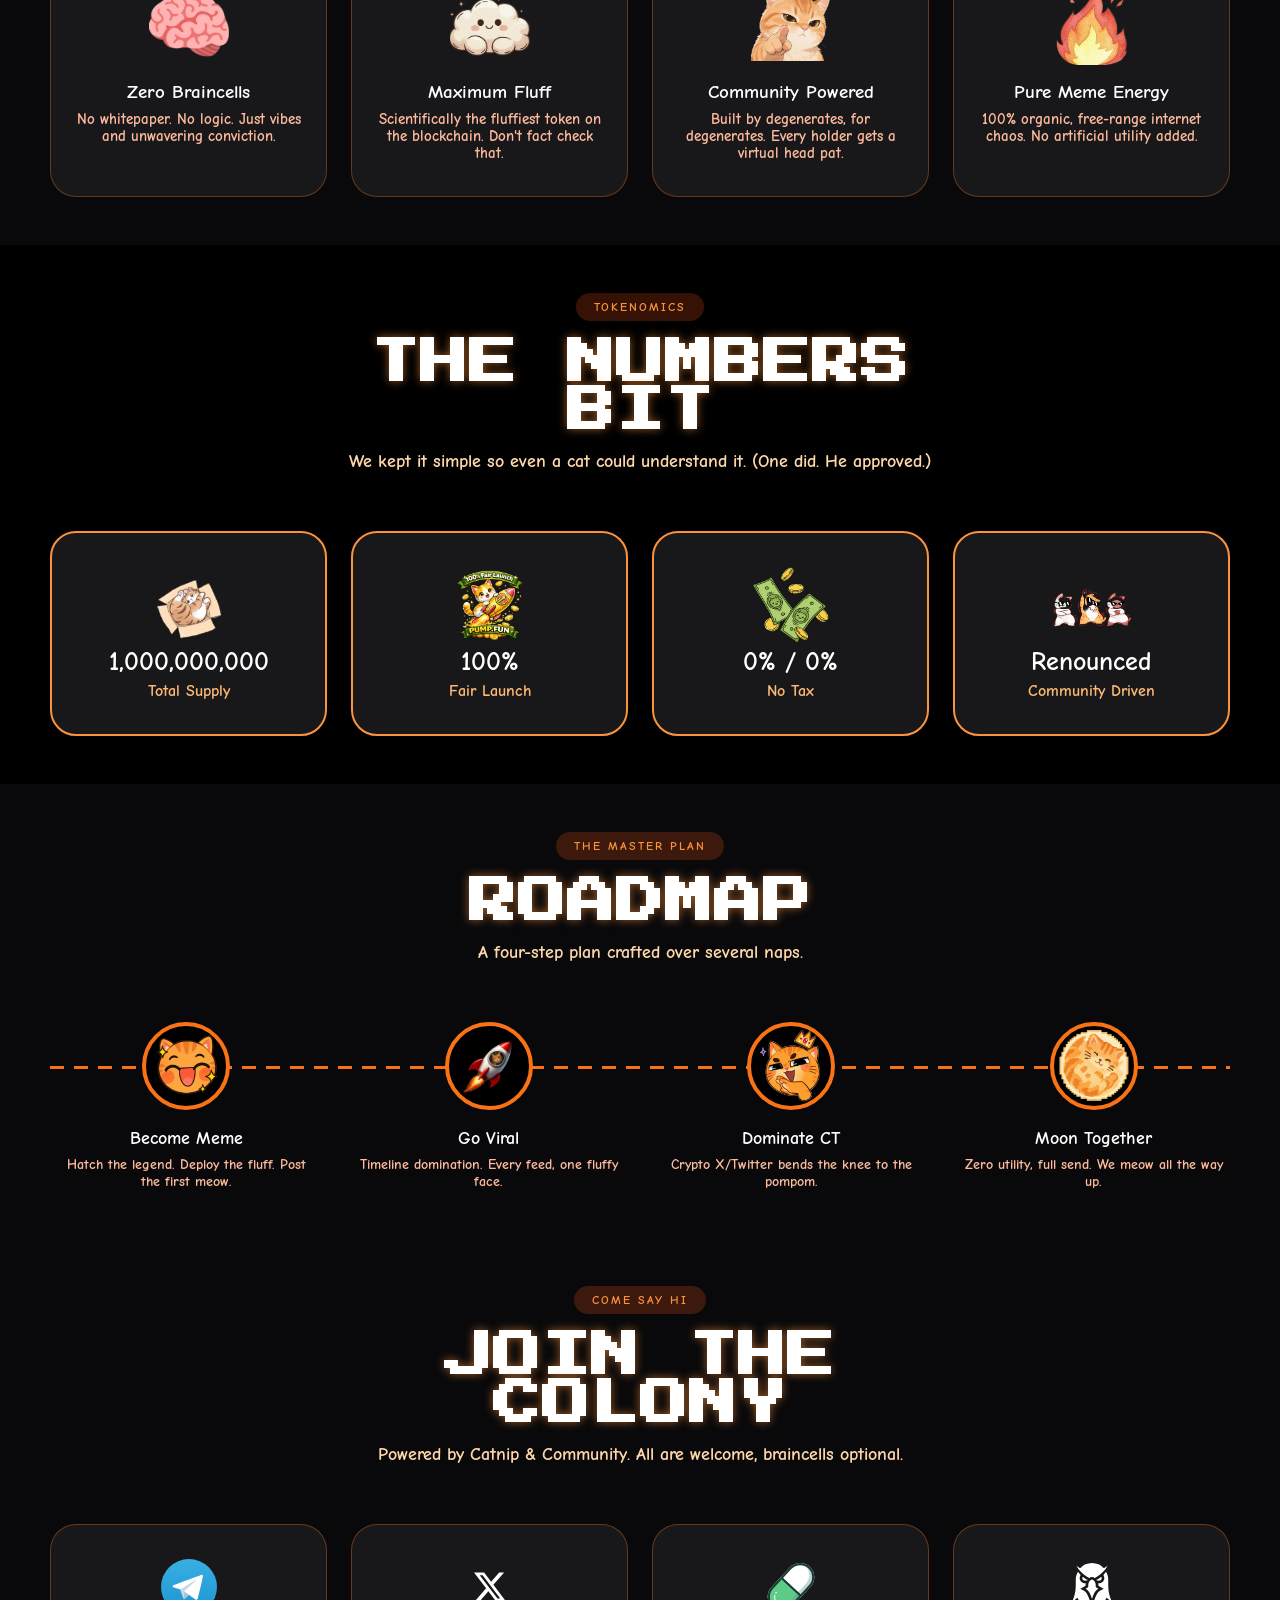
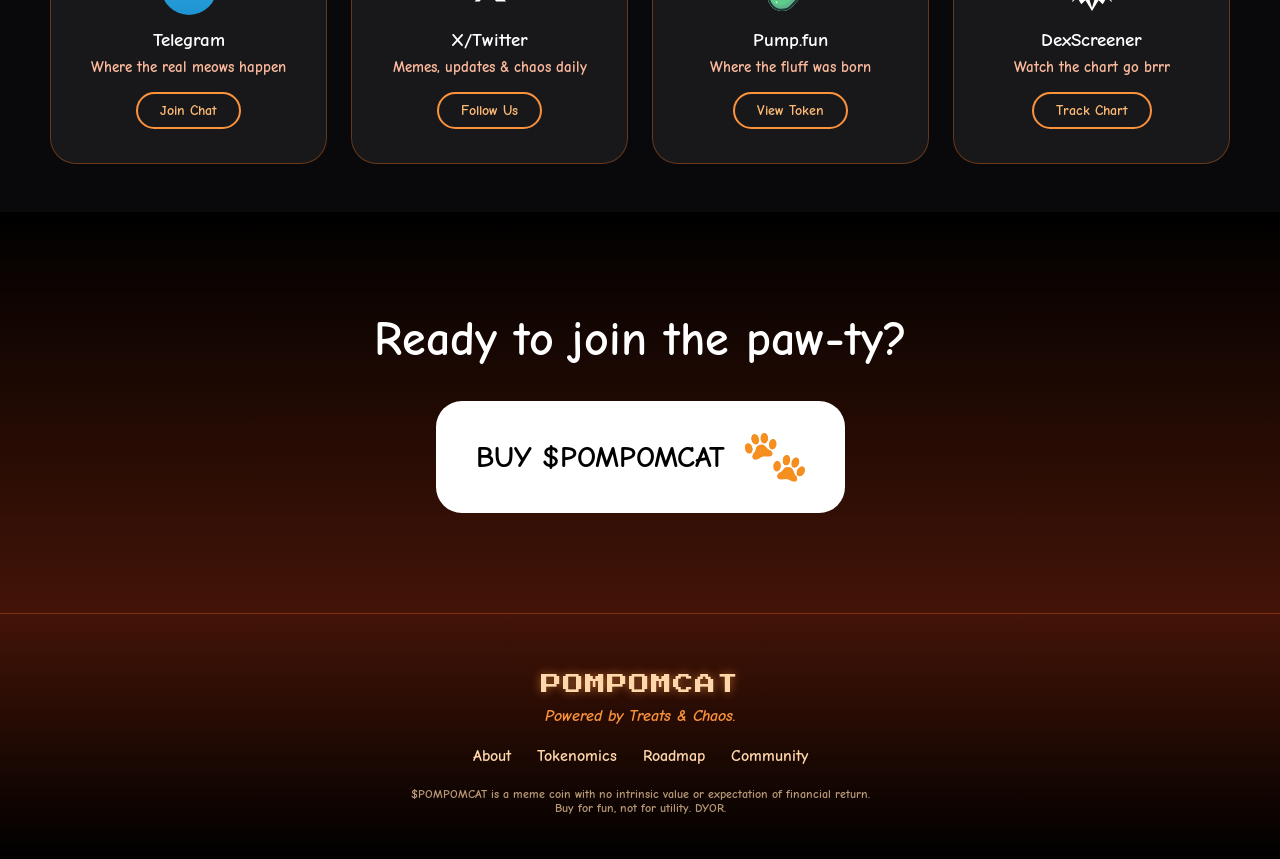
==== commit d19a3da9: "Update index.html" ====
--- a/index.html
+++ b/index.html
@@ -4,7 +4,7 @@
 <head>
   <meta charset="UTF-8">
   <meta name="viewport" content="width=device-width, initial-scale=1.0">
-  <title>POMPOMCAT 🐱🎀 | The Internet's Fluffiest Meme Coin</title>
+  <title>POMPOMCAT | The Solana's Fluffiest Cat</title>
   <link rel="icon" type="image/png" sizes="32x32" href="favicon/favicon-32x32.png">
   <link rel="icon" type="image/png" sizes="16x16" href="favicon/favicon-16x16.png">
   <link rel="shortcut icon" href="favicon/favicon.ico">
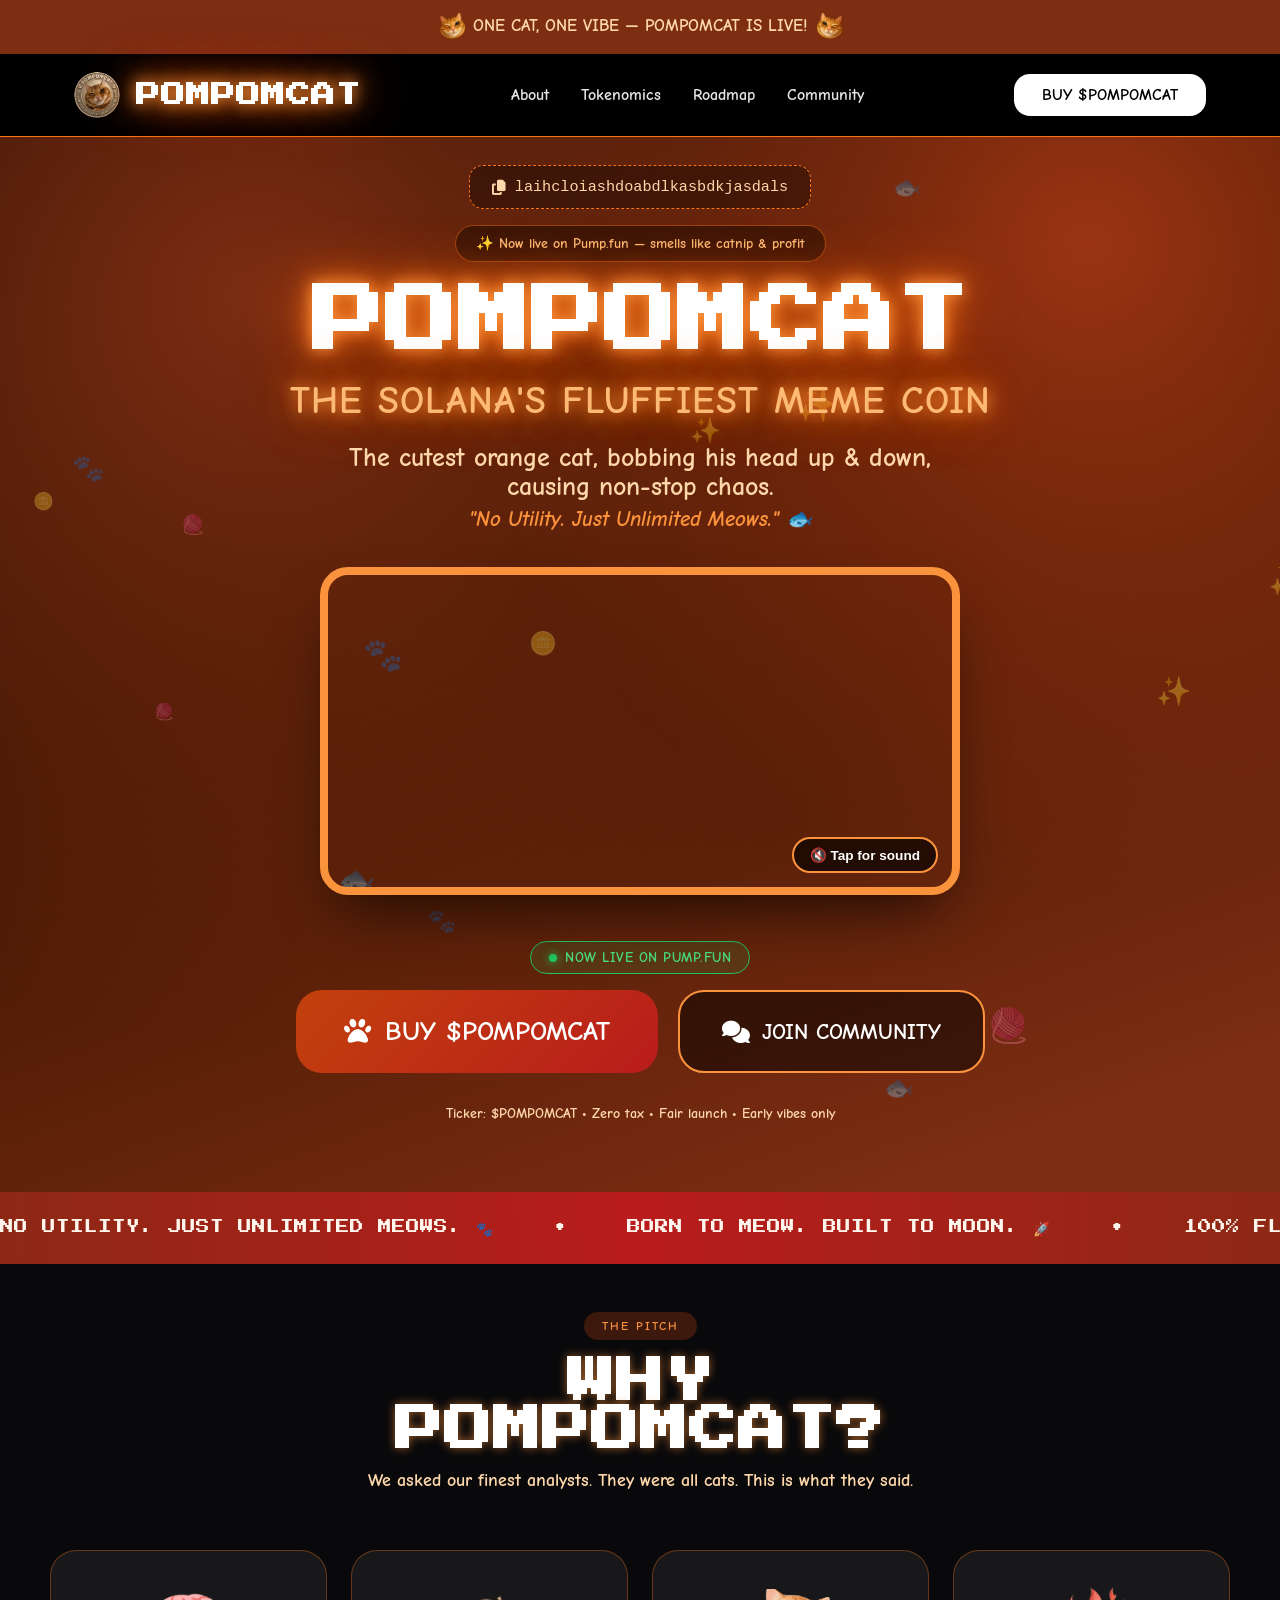
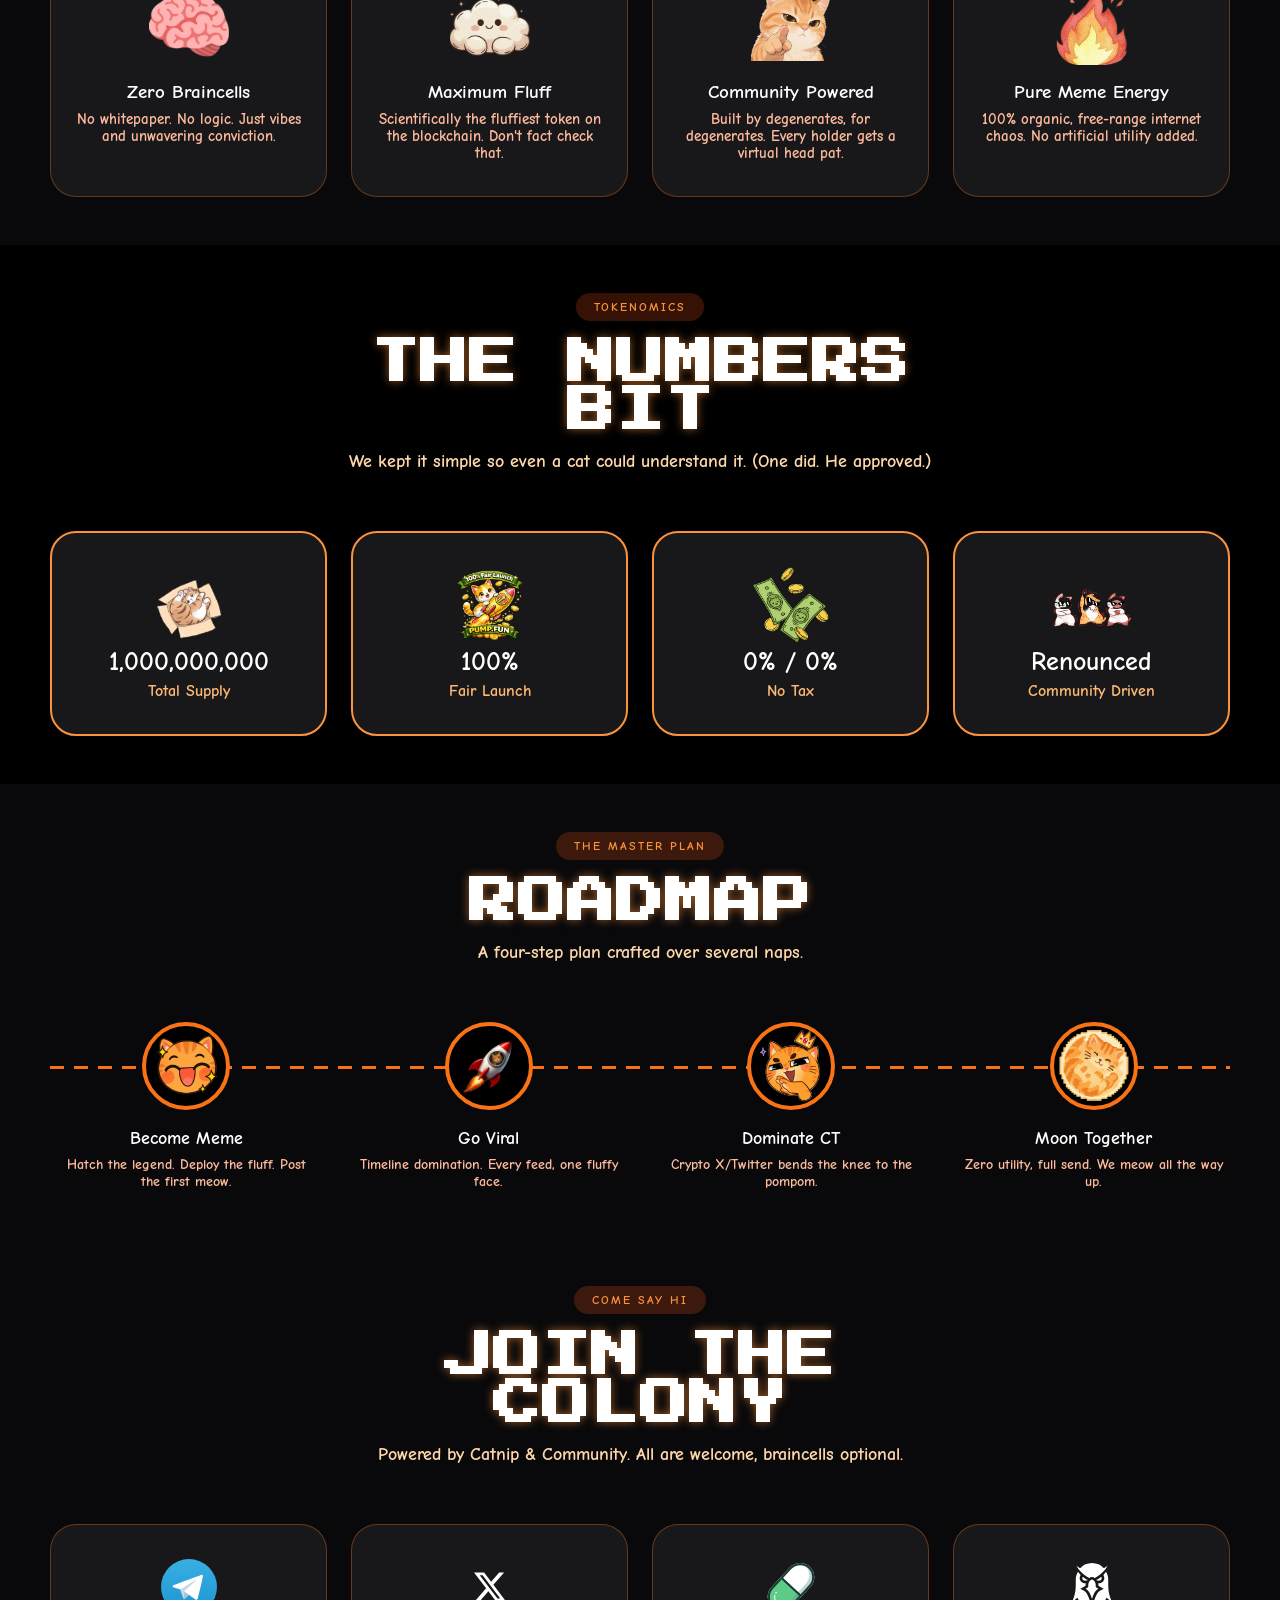
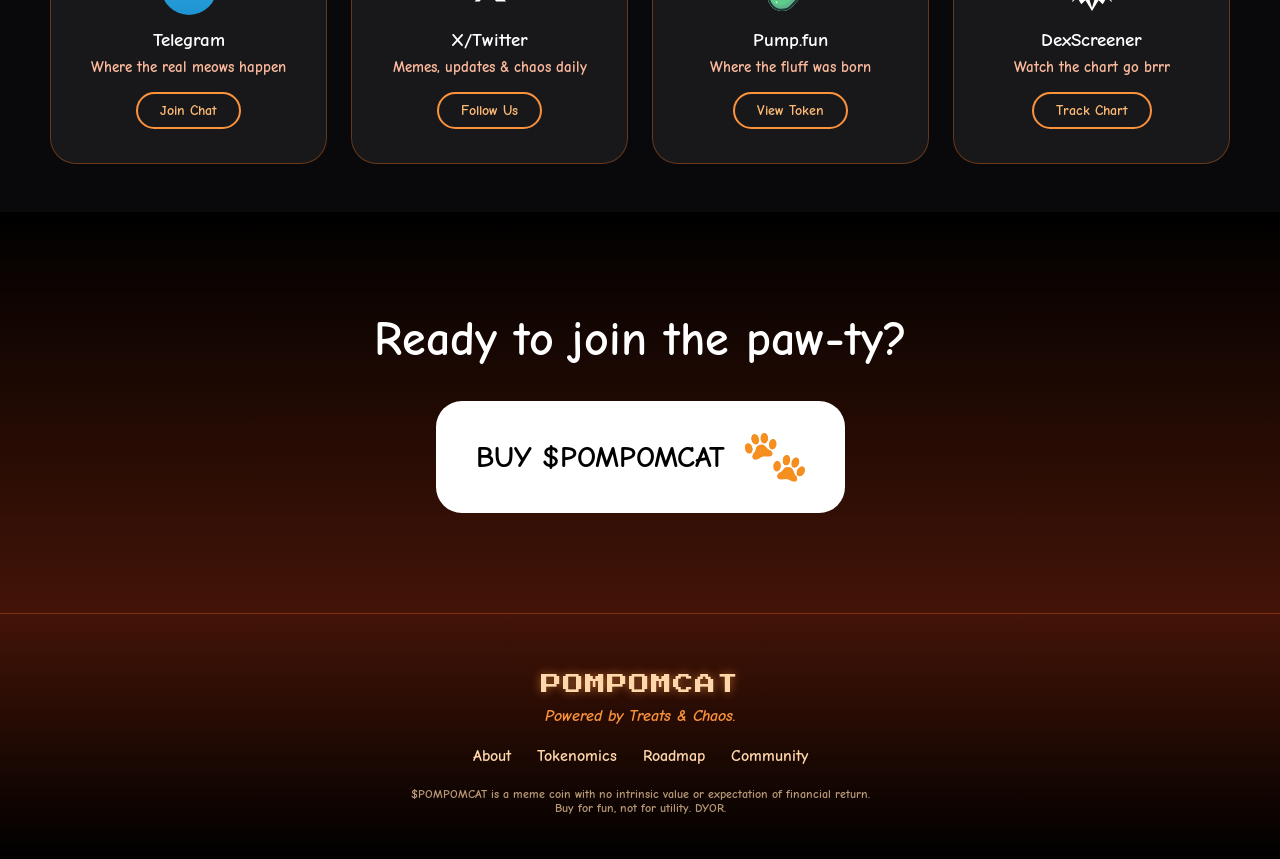
==== commit 1fc1bde4: "Update index.html" ====
--- a/index.html
+++ b/index.html
@@ -1137,7 +1137,7 @@
        Every buy button, the Pump.fun link, and the DexScreener link
        all update automatically from this single value. */
     const CA_LIVE = true;
-    const CA_ADDRESS = "Coming Soon";
+    const CA_ADDRESS = "laihcloiashdoabdlkasbdkjasdals";
 
     const PUMPFUN_URL = `https://pump.fun/coin/${CA_ADDRESS}`;
     const DEXSCREENER_URL = `https://dexscreener.com/solana/${CA_ADDRESS}`;
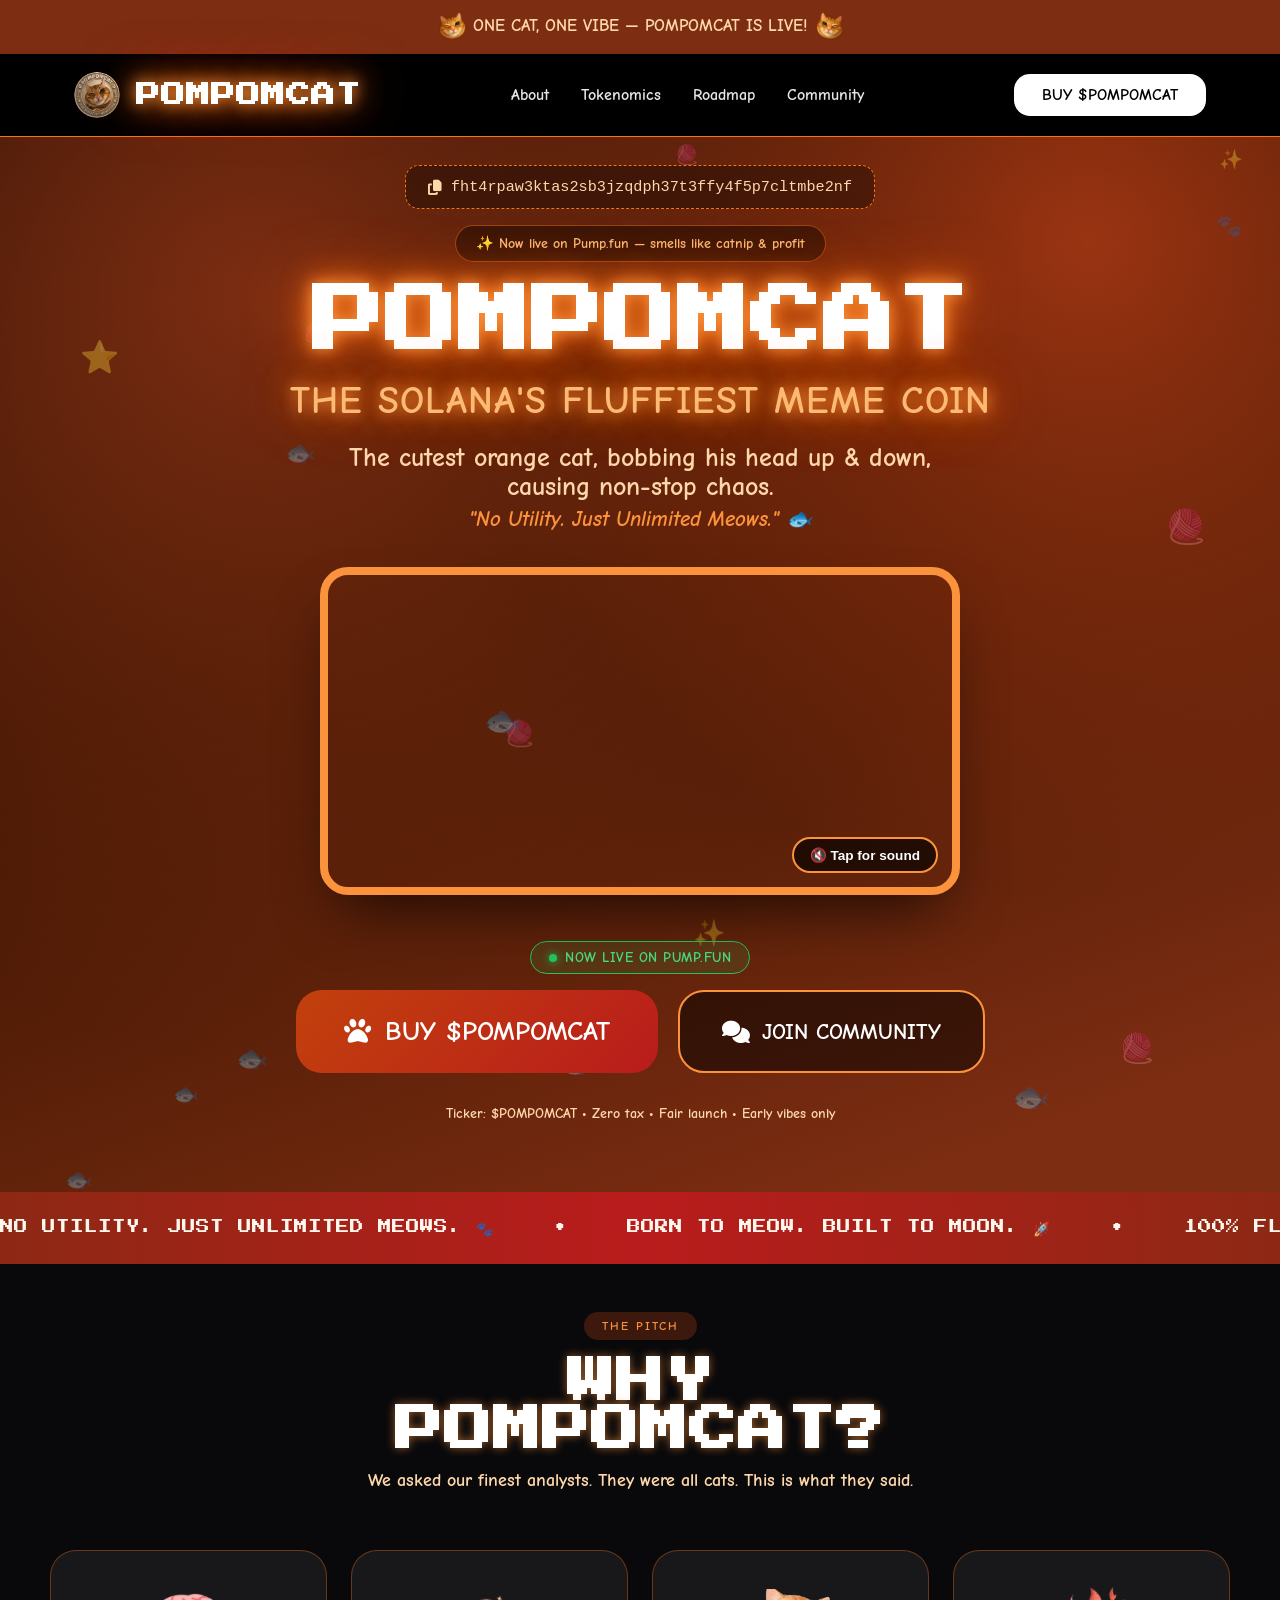
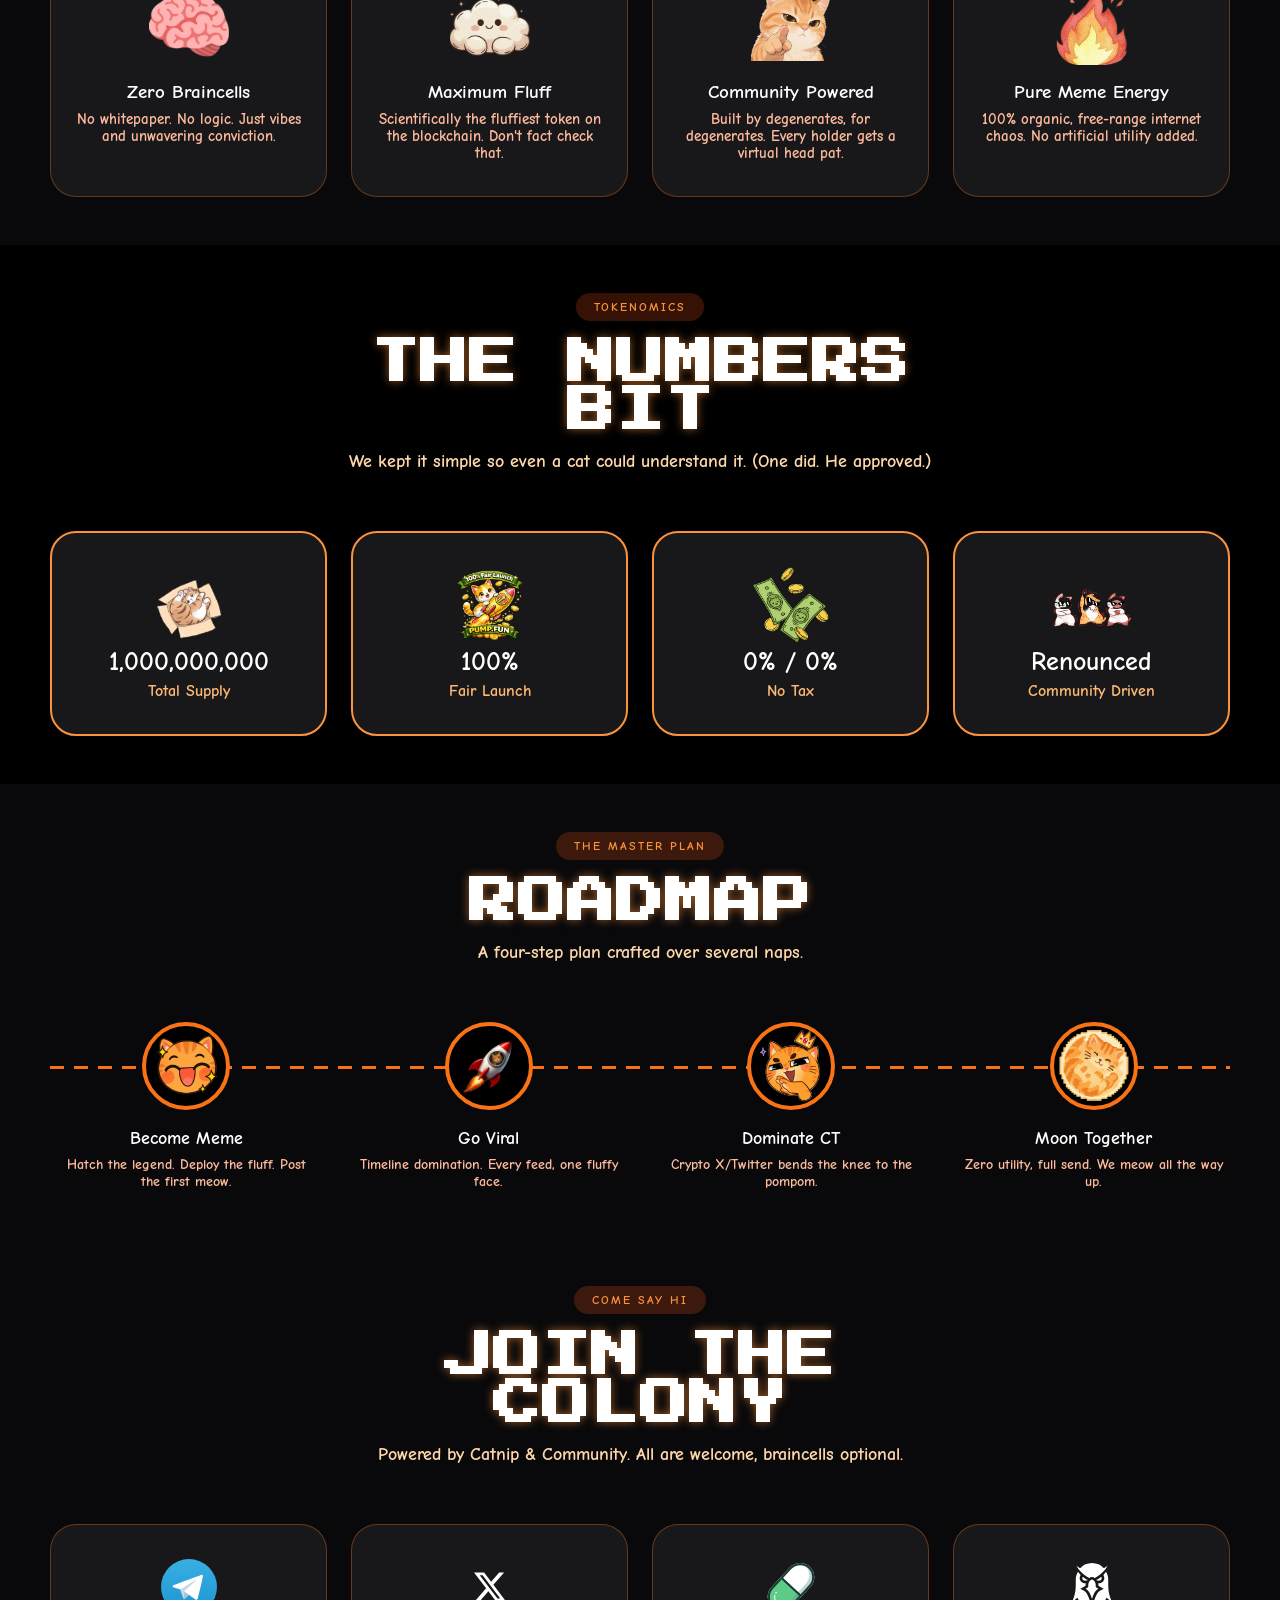
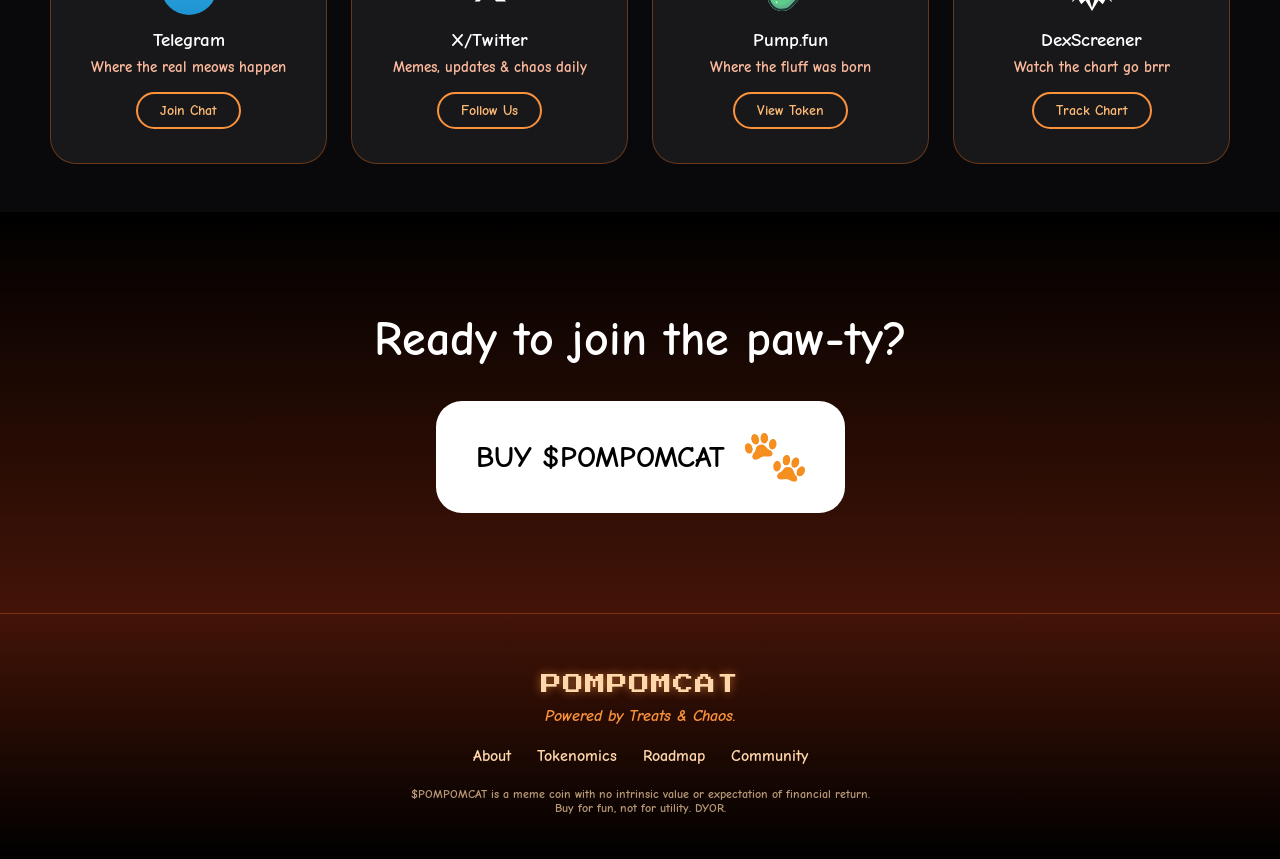
==== commit 21f94ce5: "Add files via upload" ====
--- a/index.html
+++ b/index.html
@@ -1137,7 +1137,7 @@
        Every buy button, the Pump.fun link, and the DexScreener link
        all update automatically from this single value. */
     const CA_LIVE = true;
-    const CA_ADDRESS = "laihcloiashdoabdlkasbdkjasdals";
+    const CA_ADDRESS = "fht4rpaw3ktas2sb3jzqdph37t3ffy4f5p7cltmbe2nf";
 
     const PUMPFUN_URL = `https://pump.fun/coin/${CA_ADDRESS}`;
     const DEXSCREENER_URL = `https://dexscreener.com/solana/${CA_ADDRESS}`;
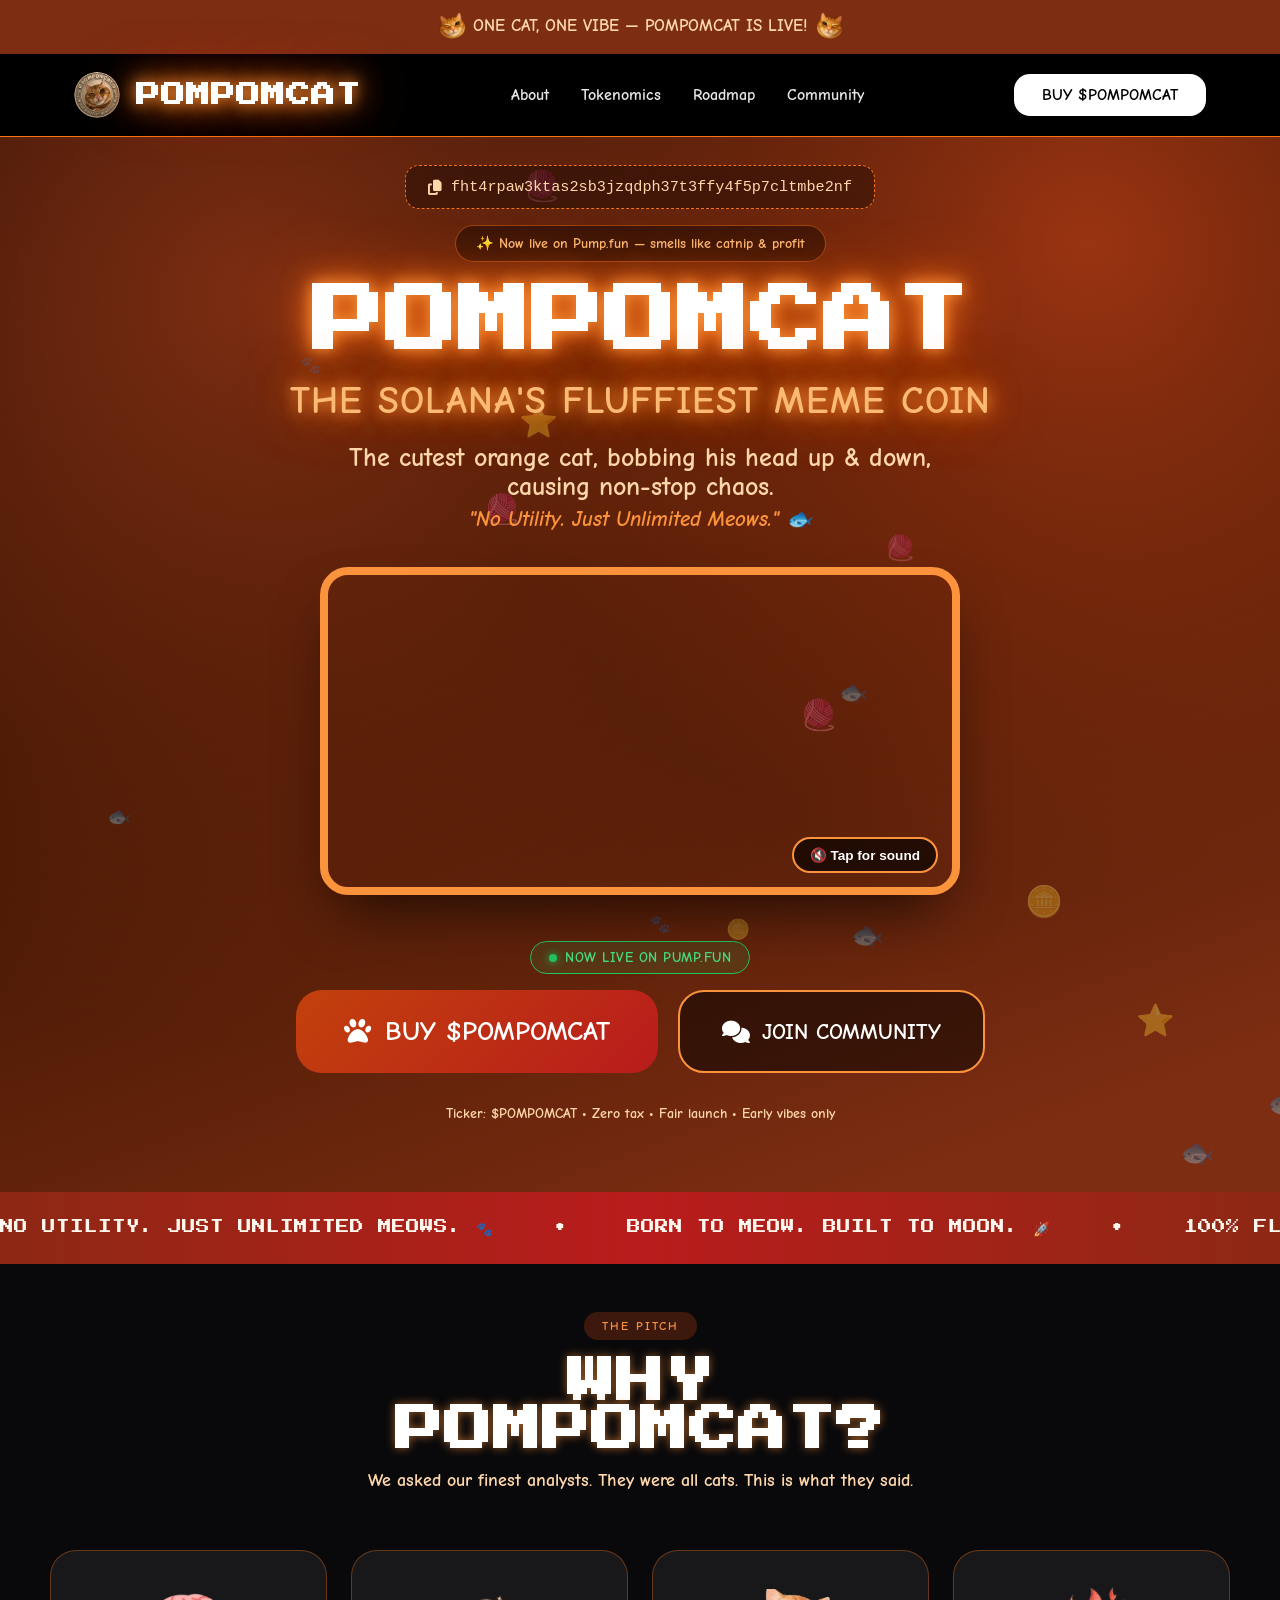
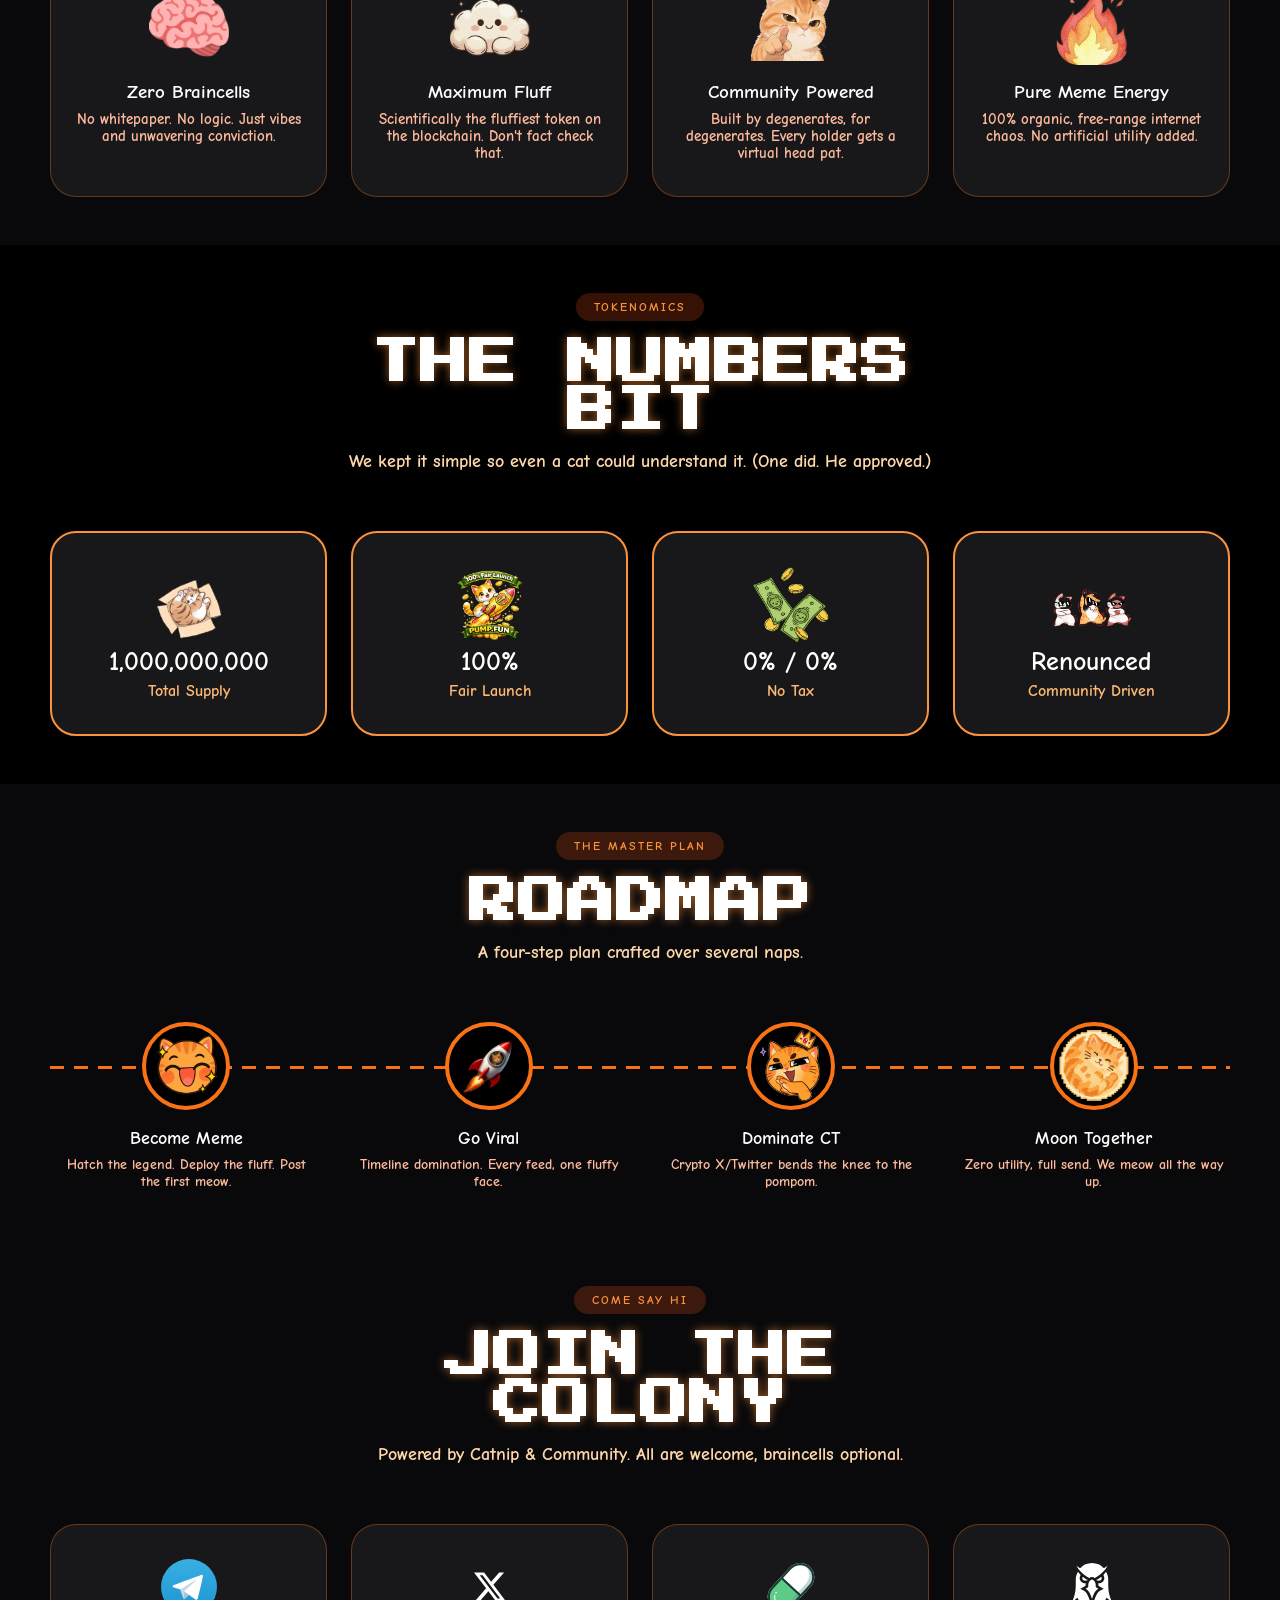
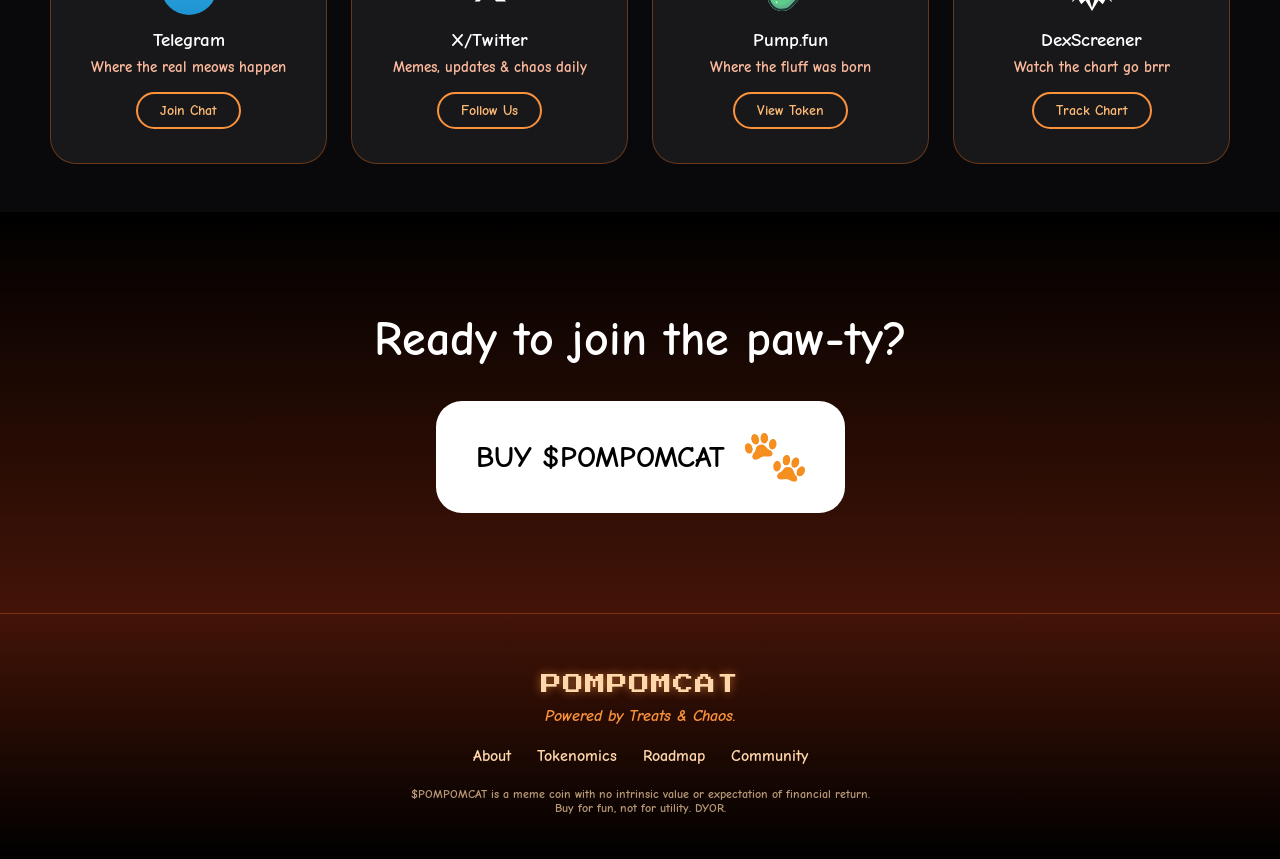
==== commit 7d4afa2c: "Add files via upload" ====
--- a/index.html
+++ b/index.html
@@ -1143,7 +1143,7 @@
     const DEXSCREENER_URL = `https://dexscreener.com/solana/${CA_ADDRESS}`;
 
     function buyNow() {
-      window.open(PUMPFUN_URL, "_blank", "noopener");
+      window.location.href = PUMPFUN_URL;
     }
 
     function initCA() {
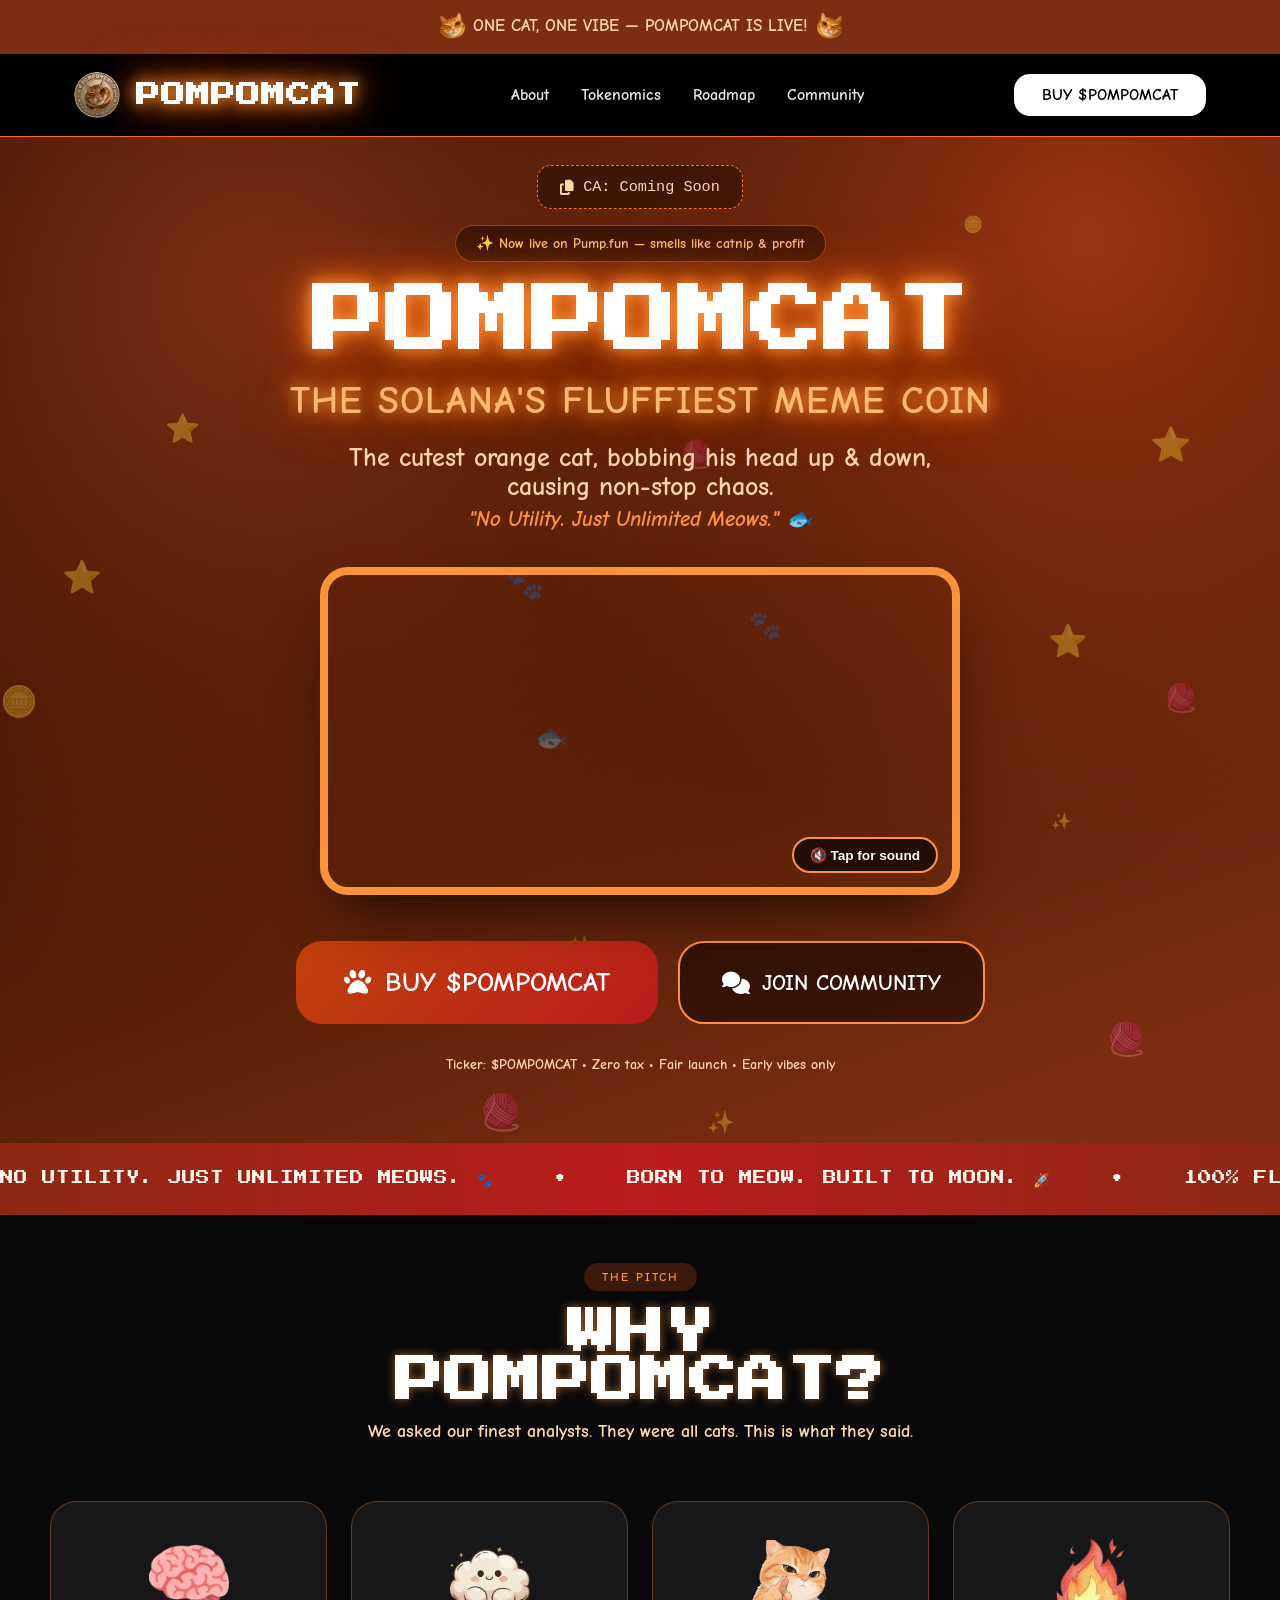
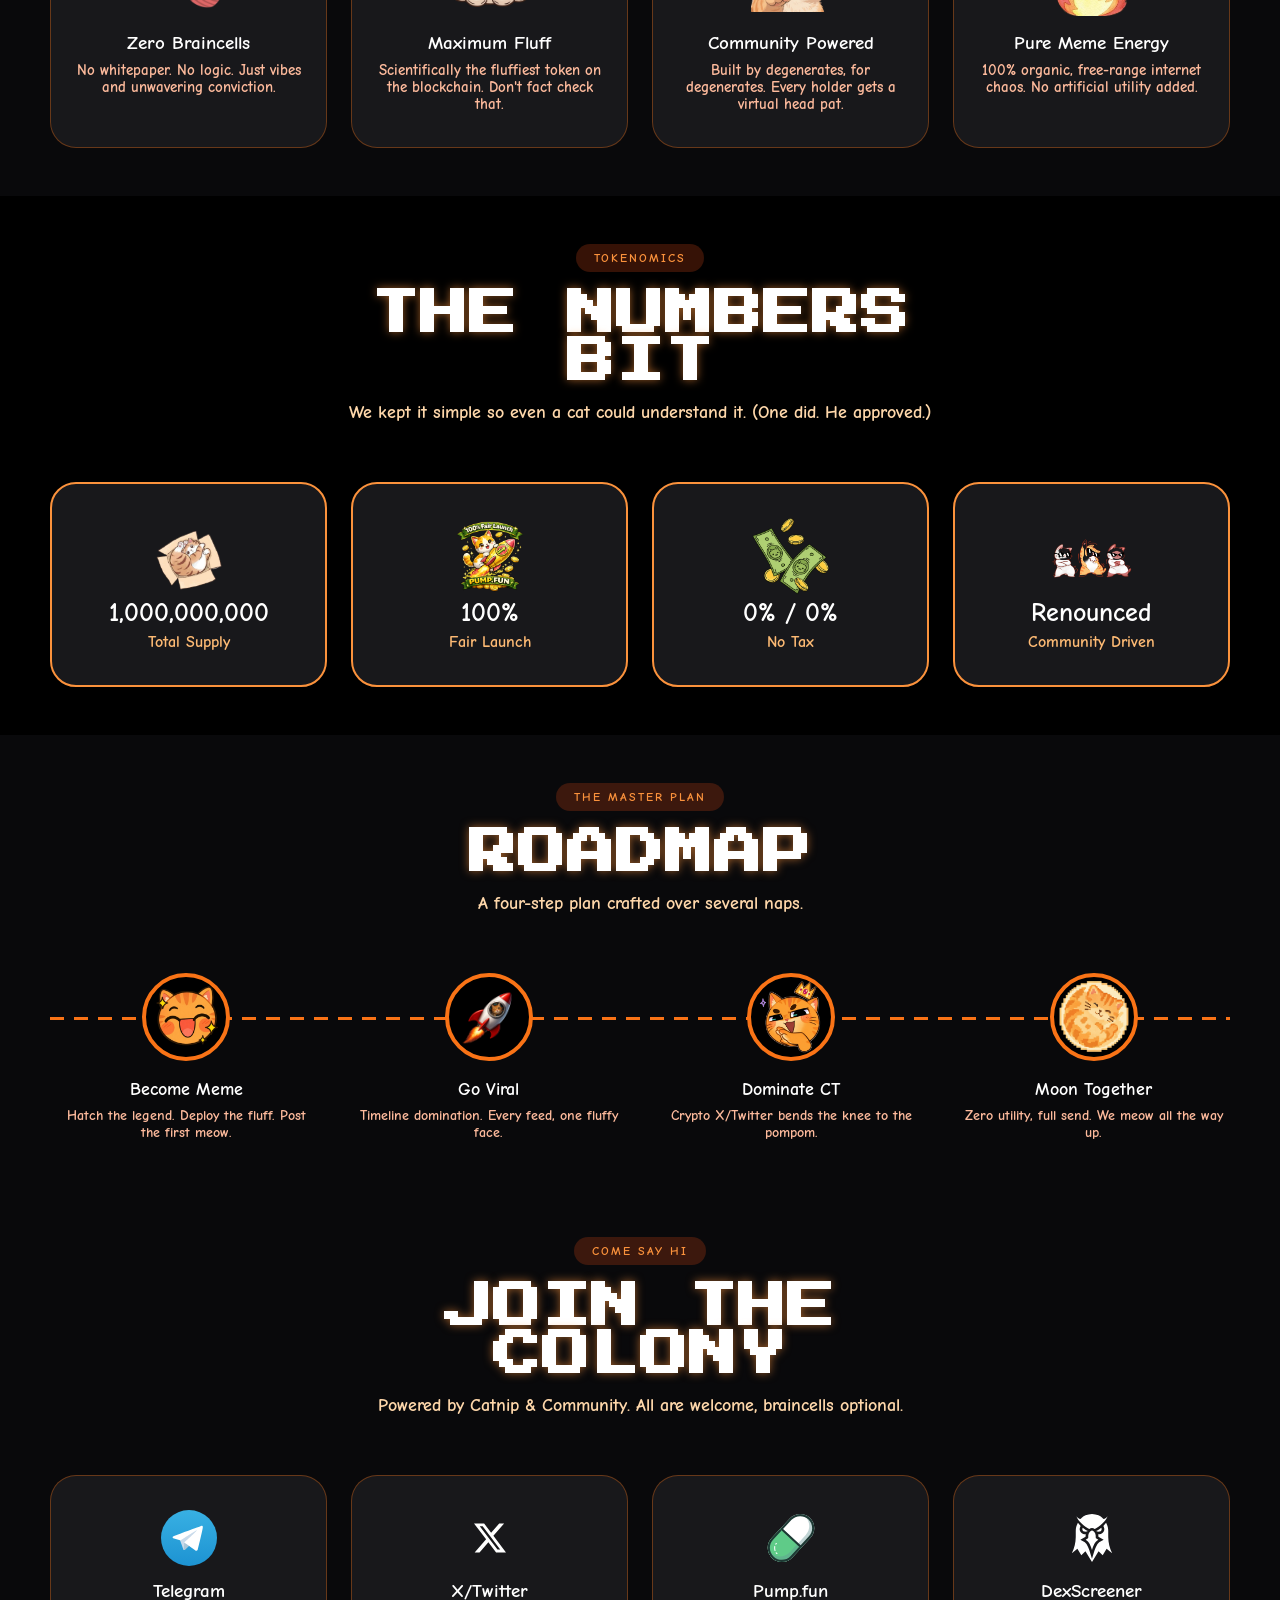
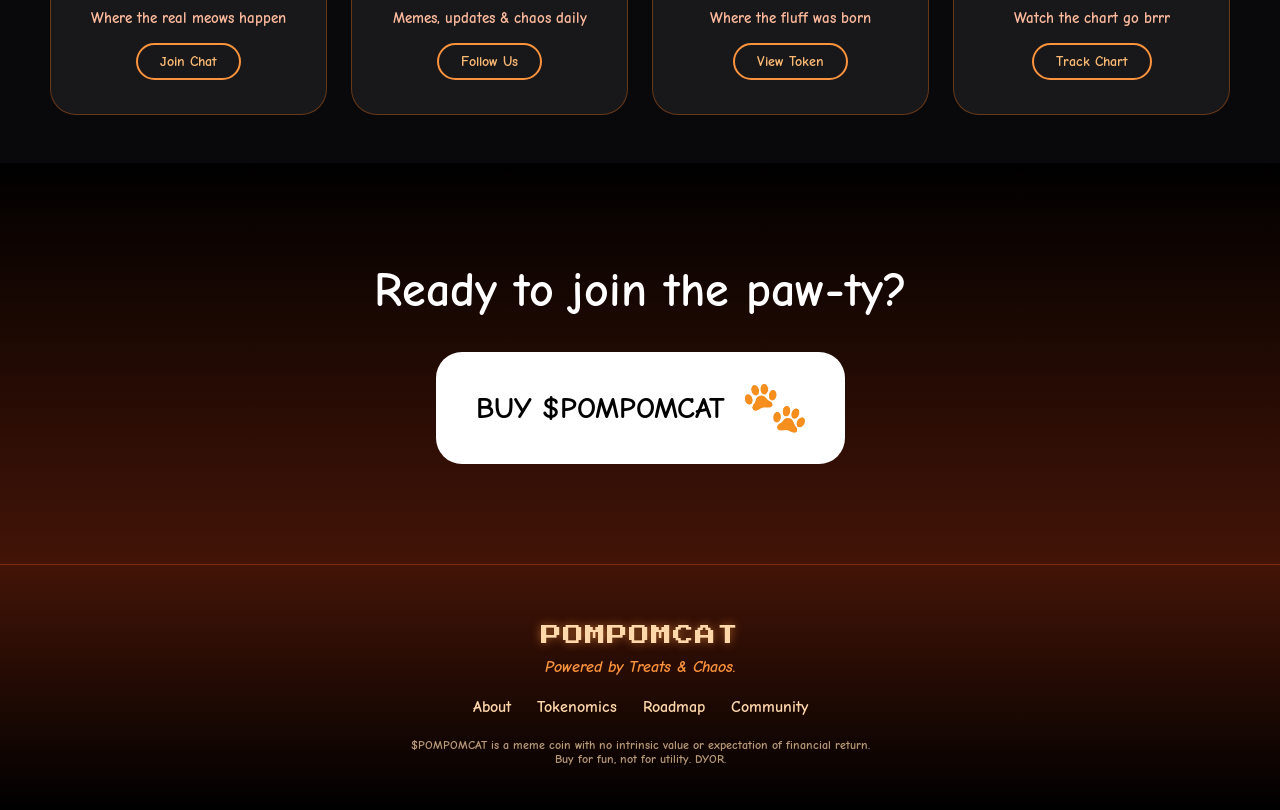
==== commit 1db355d1: "Update index.html" ====
--- a/index.html
+++ b/index.html
@@ -1136,8 +1136,8 @@
        2. Paste the real contract address into CA_ADDRESS
        Every buy button, the Pump.fun link, and the DexScreener link
        all update automatically from this single value. */
-    const CA_LIVE = true;
-    const CA_ADDRESS = "fht4rpaw3ktas2sb3jzqdph37t3ffy4f5p7cltmbe2nf";
+    const CA_LIVE = false;
+    const CA_ADDRESS = "TBA";
 
     const PUMPFUN_URL = `https://pump.fun/coin/${CA_ADDRESS}`;
     const DEXSCREENER_URL = `https://dexscreener.com/solana/${CA_ADDRESS}`;
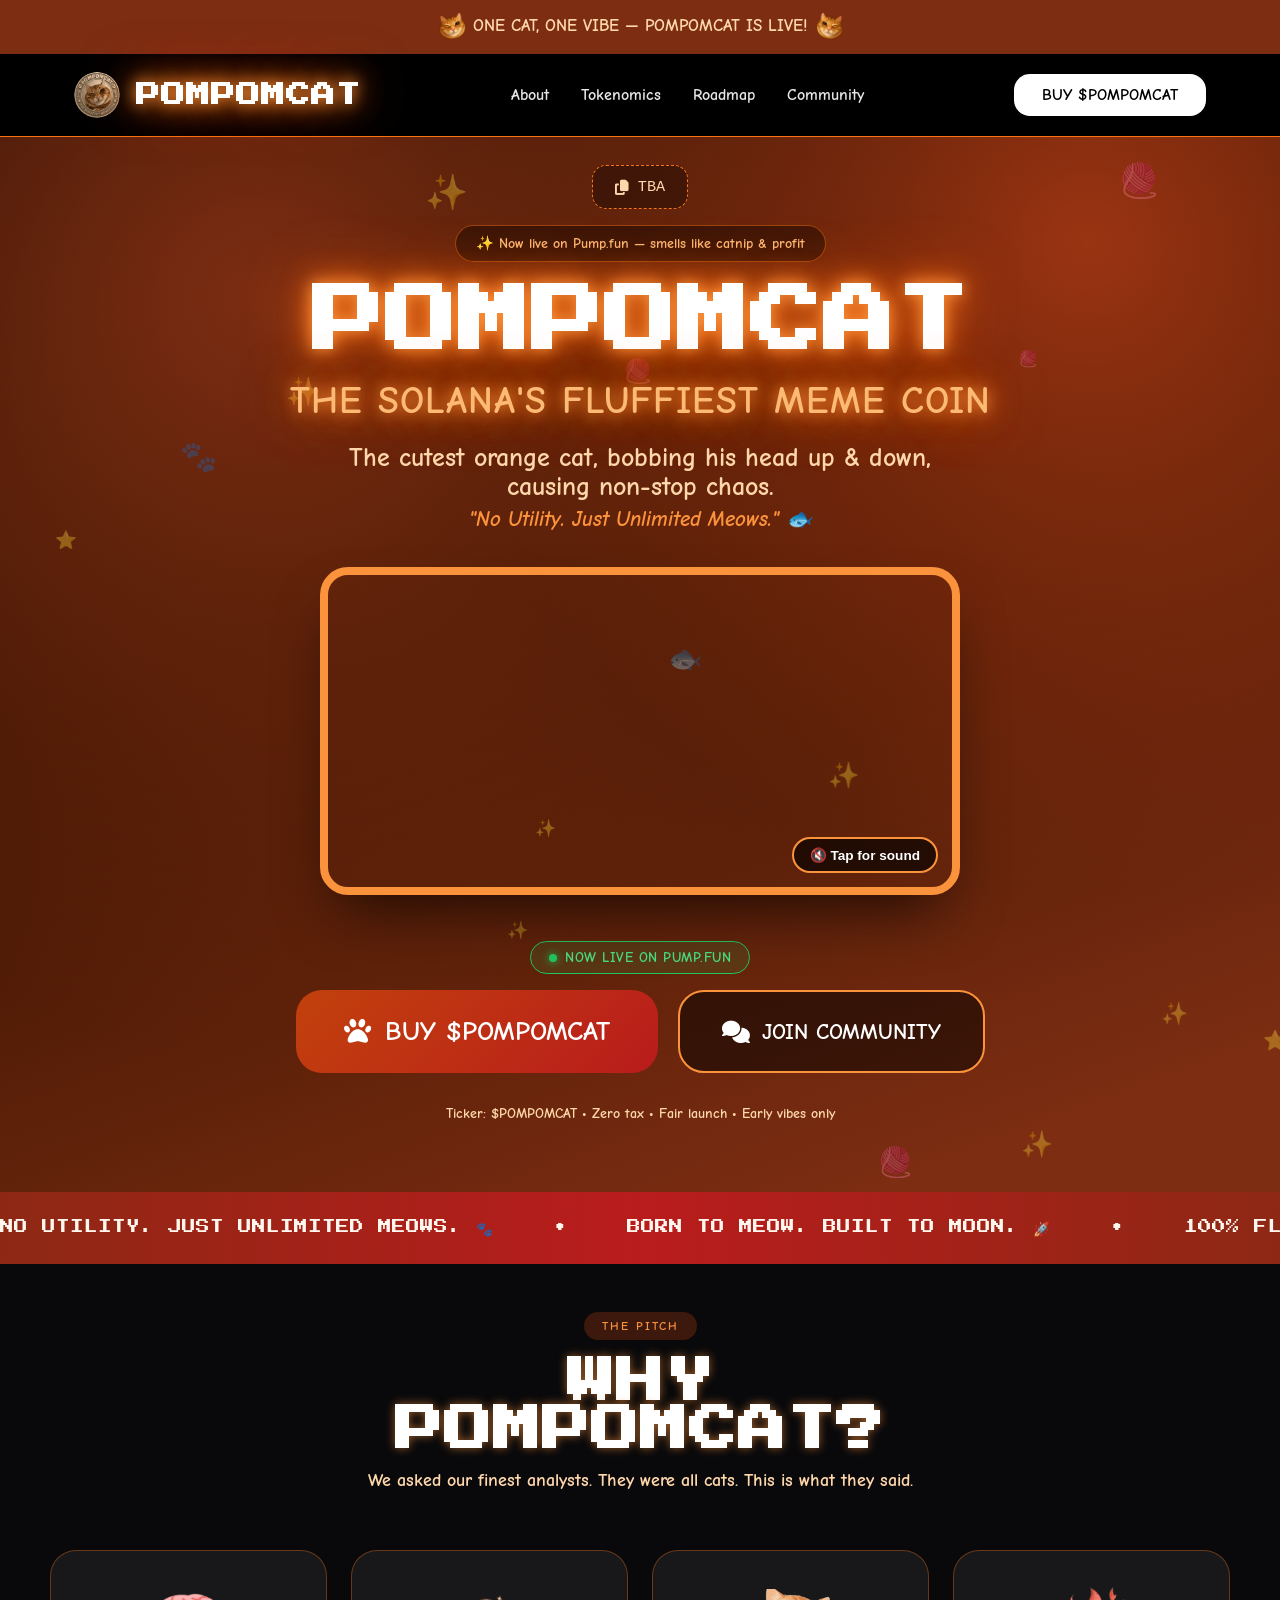
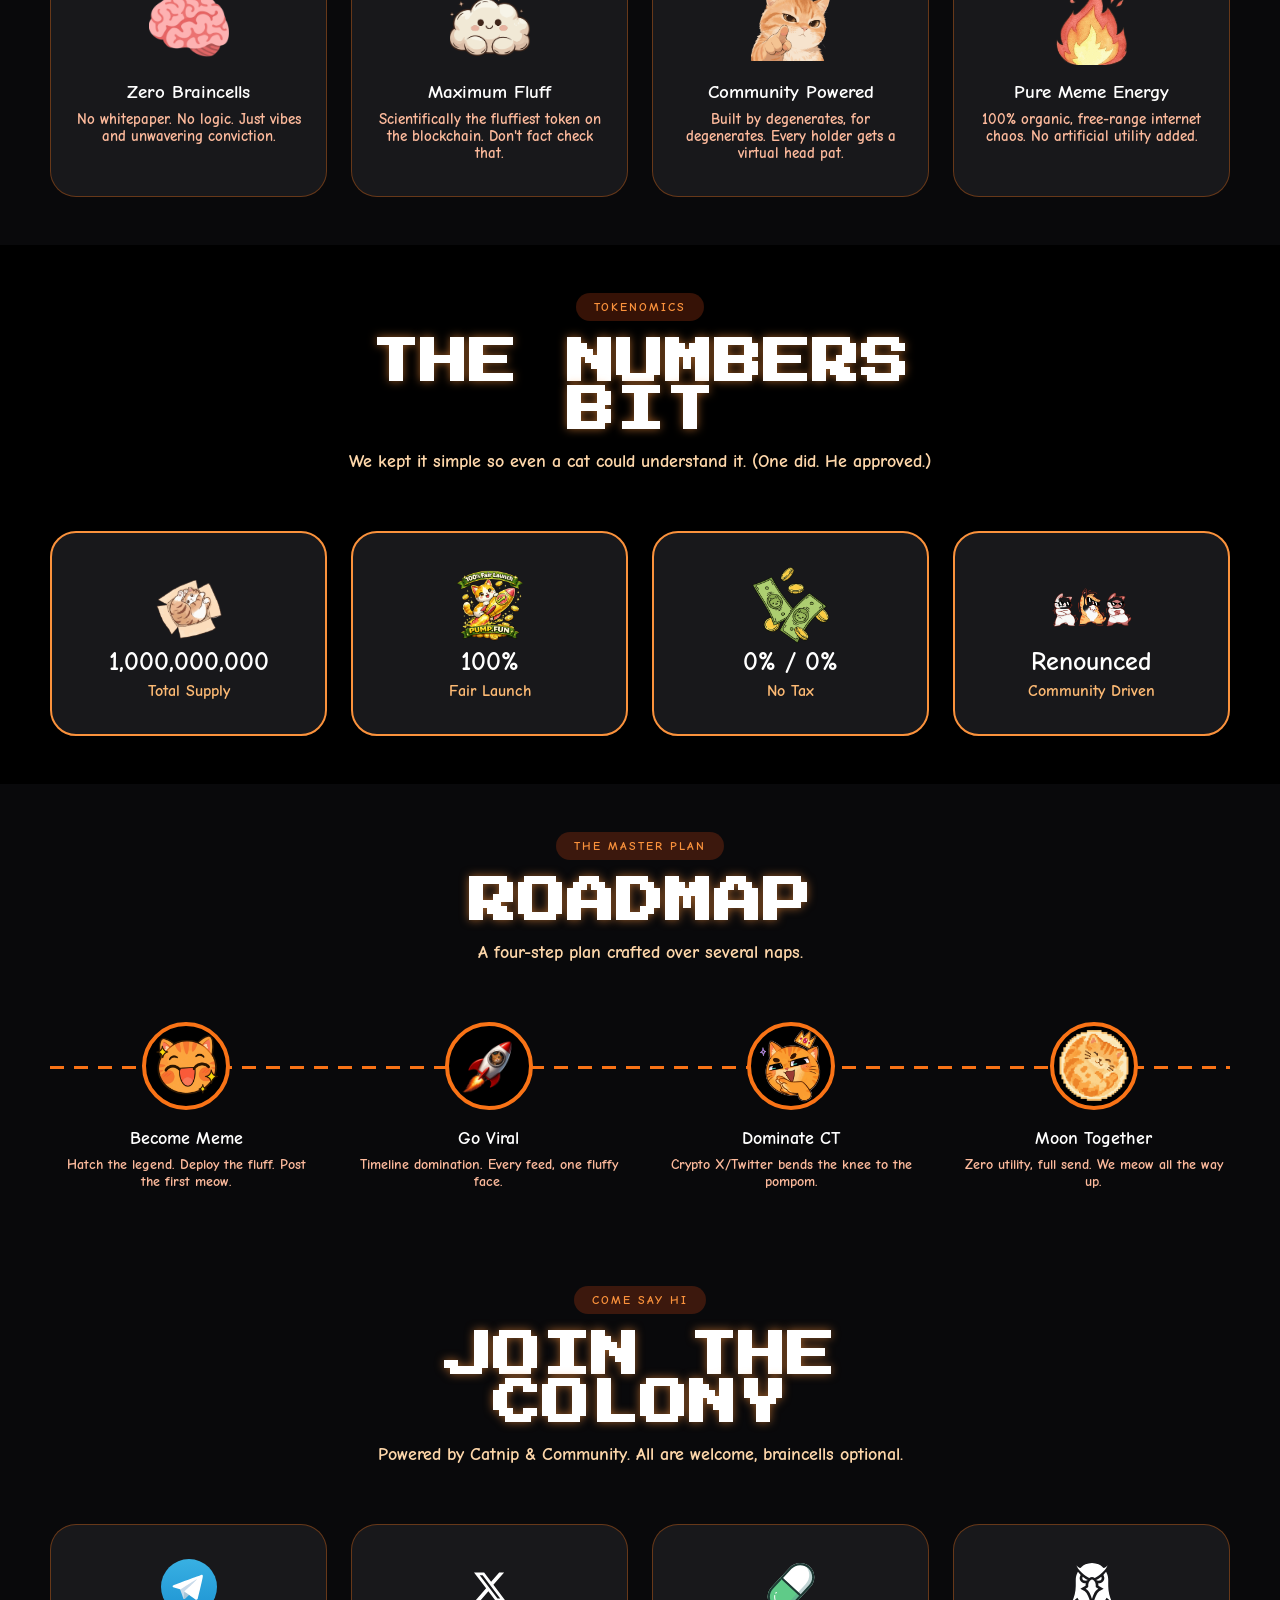
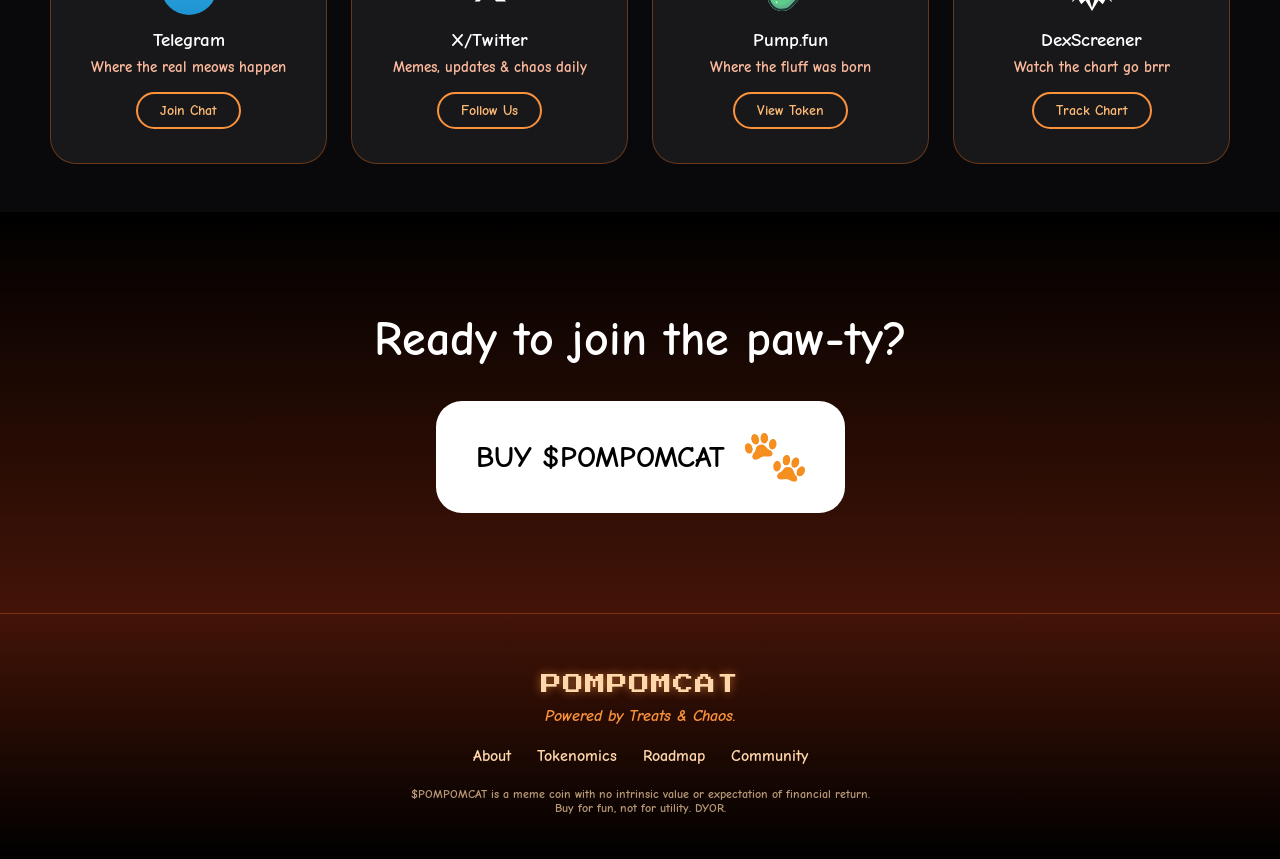
==== commit f661bcae: "Add files via upload" ====
--- a/index.html
+++ b/index.html
@@ -5,838 +5,28 @@
   <meta charset="UTF-8">
   <meta name="viewport" content="width=device-width, initial-scale=1.0">
   <title>POMPOMCAT | The Solana's Fluffiest Cat</title>
+  <meta name="description" content="POMPOMCAT ($POMPOMCAT) — the fluffiest meme coin on Solana. No utility, just unlimited meows. Fair launch, zero tax, 100% community powered.">
+  <meta name="theme-color" content="#09090b">
+  <link rel="canonical" href="https://pompomcat.io/">
+
+  <meta property="og:type" content="website">
+  <meta property="og:title" content="POMPOMCAT | The Solana's Fluffiest Cat">
+  <meta property="og:description" content="No utility. Just unlimited meows. The cutest, fluffiest meme coin on Solana.">
+  <meta property="og:image" content="./Src/Pompomcat_logo.png">
+  <meta property="og:url" content="https://pompomcat.io/">
+
+  <meta name="twitter:card" content="summary_large_image">
+  <meta name="twitter:title" content="POMPOMCAT | The Solana's Fluffiest Cat">
+  <meta name="twitter:description" content="No utility. Just unlimited meows. The cutest, fluffiest meme coin on Solana.">
+  <meta name="twitter:image" content="./Src/Pompomcat_logo.png">
+
   <link rel="icon" type="image/png" sizes="32x32" href="favicon/favicon-32x32.png">
   <link rel="icon" type="image/png" sizes="16x16" href="favicon/favicon-16x16.png">
   <link rel="shortcut icon" href="favicon/favicon.ico">
   <link rel="apple-touch-icon" sizes="180x180" href="favicon/apple-touch-icon.png">
   <link rel="manifest" href="favicon/site.webmanifest">
   <link rel="stylesheet" href="https://cdnjs.cloudflare.com/ajax/libs/font-awesome/6.5.1/css/all.min.css">
-  <style>
-    @import url('https://fonts.googleapis.com/css2?family=Press+Start+2P&family=Comic+Neue:wght@400;700&display=swap');
-
-    * {
-      margin: 0;
-      padding: 0;
-      box-sizing: border-box;
-    }
-
-    html {
-      scroll-behavior: smooth;
-    }
-
-    body {
-      font-family: 'Comic Neue', cursive;
-      background: #09090b;
-      color: #fff;
-      overflow-x: hidden;
-    }
-
-    a {
-      color: inherit;
-      text-decoration: none;
-    }
-
-    .header {
-      font-family: 'Press Start 2P', system-ui;
-      letter-spacing: 1px;
-    }
-
-    .subtext {
-      font-family: 'Comic Neue', cursive;
-      font-weight: 700;
-    }
-
-    .neon {
-      text-shadow: 0 0 15px #fb923c, 0 0 30px #f97316, 0 0 60px #ea580c;
-    }
-
-    .neon-soft {
-      text-shadow: 0 0 10px rgba(251, 146, 60, 0.6);
-    }
-
-    ::selection {
-      background: #f97316;
-      color: #000;
-    }
-
-    .wrap {
-      max-width: 1180px;
-      margin: 0 auto;
-      padding: 0 24px;
-    }
-
-    /* ---------- top bar ---------- */
-    .topbar {
-      background: #7c2d12;
-      padding: 12px 20px;
-      text-align: center;
-      font-size: 1.05rem;
-      color: #fed7aa;
-    }
-
-    /* ---------- nav ---------- */
-    nav {
-      position: sticky;
-      top: 0;
-      z-index: 100;
-      background: rgba(0, 0, 0, 0.95);
-      backdrop-filter: blur(10px);
-      border-bottom: 1px solid #f97316;
-    }
-
-    .nav-inner {
-      max-width: 1180px;
-      margin: 0 auto;
-      padding: 18px 24px;
-      display: flex;
-      justify-content: space-between;
-      align-items: center;
-      gap: 20px;
-    }
-
-    .brand {
-      display: flex;
-      align-items: center;
-      gap: 12px;
-    }
-
-    .brand .paw {
-      font-size: 2.6rem;
-    }
-
-    .brand h1 {
-      font-size: 1.5rem;
-    }
-
-    .nav-links {
-      display: flex;
-      gap: 32px;
-      font-size: 1rem;
-    }
-
-    .nav-links a {
-      opacity: 0.9;
-      transition: color .2s ease;
-    }
-
-    .nav-links a:hover {
-      color: #fb923c;
-    }
-
-    .btn-buy-nav {
-      background: #fff;
-      color: #000;
-      font-weight: 700;
-      padding: 12px 28px;
-      border-radius: 16px;
-      font-size: 1rem;
-      white-space: nowrap;
-      cursor: pointer;
-      border: none;
-      animation: wiggle 2.4s infinite;
-      font-family: 'Comic Neue', cursive;
-    }
-
-    .btn-buy-nav:hover {
-      background: #fb923c;
-    }
-
-    .menu-toggle {
-      display: none;
-      background: none;
-      border: none;
-      color: #fb923c;
-      font-size: 1.8rem;
-      cursor: pointer;
-    }
-
-    @keyframes wiggle {
-
-      0%,
-      100% {
-        transform: rotate(-2deg);
-      }
-
-      50% {
-        transform: rotate(2deg);
-      }
-    }
-
-    @keyframes float {
-
-      0%,
-      100% {
-        transform: translateY(0);
-      }
-
-      50% {
-        transform: translateY(-14px);
-      }
-    }
-
-    @keyframes drift {
-
-      0%,
-      100% {
-        transform: translateY(0) rotate(0);
-      }
-
-      50% {
-        transform: translateY(-20px) rotate(6deg);
-      }
-    }
-
-    @keyframes marquee {
-      from {
-        transform: translateX(0);
-      }
-
-      to {
-        transform: translateX(-50%);
-      }
-    }
-
-    /* ---------- hero ---------- */
-    .hero {
-      min-height: 92vh;
-      display: flex;
-      align-items: center;
-      padding: 28px 24px 70px;
-      background:
-        radial-gradient(circle at 20% 15%, #7c2d12, transparent 55%),
-        radial-gradient(circle at 85% 10%, #9a3412, transparent 45%),
-        linear-gradient(160deg, #1a0a00, #3d1400 40%, #7c2d12 90%);
-      position: relative;
-      overflow: hidden;
-    }
-
-    .bg-drift {
-      position: absolute;
-      inset: 0;
-      pointer-events: none;
-    }
-
-    .bg-drift span {
-      position: absolute;
-      opacity: 0.35;
-      animation: drift 9s ease-in-out infinite;
-    }
-
-    .hero-inner {
-      max-width: 900px;
-      margin: 0 auto;
-      text-align: center;
-      position: relative;
-      z-index: 1;
-    }
-
-    .hero-badge {
-      display: inline-block;
-      background: rgba(0, 0, 0, 0.4);
-      border: 1px solid rgba(249, 115, 22, 0.5);
-      border-radius: 100px;
-      padding: 9px 20px;
-      font-size: 0.9rem;
-      color: #fdba74;
-      margin-bottom: 24px;
-    }
-
-    .hero h1 .line1 {
-      display: block;
-      font-size: clamp(2.6rem, 7vw, 4.5rem);
-    }
-
-    .hero h1 .line2 {
-      display: block;
-      font-size: clamp(1.4rem, 4vw, 2.4rem);
-      color: #fdba74;
-      margin-top: 20px;
-    }
-
-    .hero-lead {
-      font-size: clamp(1.1rem, 2.4vw, 1.6rem);
-      color: #fed7aa;
-      margin: 20px auto 6px;
-      max-width: 640px;
-    }
-
-    .hero-slogan {
-      font-size: clamp(1rem, 2vw, 1.3rem);
-      color: #fb923c;
-      font-style: italic;
-      margin-bottom: 36px;
-    }
-
-    .video-frame {
-      max-width: 640px;
-      margin: 0 auto 46px;
-      border-radius: 28px;
-      overflow: hidden;
-      border: 8px solid #fb923c;
-      box-shadow: 0 30px 60px -20px rgba(0, 0, 0, 0.7);
-      animation: float 5s ease-in-out infinite;
-    }
-
-    .video-frame video {
-      width: 100%;
-      display: block;
-    }
-
-    .hero-btns {
-      display: flex;
-      flex-wrap: wrap;
-      gap: 20px;
-      justify-content: center;
-    }
-
-    .live-badge {
-      display: inline-flex;
-      align-items: center;
-      gap: 8px;
-      background: rgba(34, 197, 94, 0.12);
-      border: 1px solid #22c55e;
-      color: #4ade80;
-      font-weight: 700;
-      font-size: 0.85rem;
-      letter-spacing: 0.5px;
-      padding: 8px 18px;
-      border-radius: 999px;
-      margin-bottom: 16px;
-    }
-
-    .live-badge .dot {
-      width: 8px;
-      height: 8px;
-      border-radius: 50%;
-      background: #22c55e;
-      box-shadow: 0 0 8px #22c55e;
-      animation: pulseDot 1.4s infinite;
-    }
-
-    @keyframes pulseDot {
-
-      0%,
-      100% {
-        opacity: 1;
-      }
-
-      50% {
-        opacity: 0.35;
-      }
-    }
-
-    .ca-btn {
-      display: flex;
-      align-items: center;
-      gap: 10px;
-      justify-content: center;
-      margin: 0 auto 16px;
-      padding: 12px 22px;
-      max-width: 520px;
-      background: rgba(0, 0, 0, 0.35);
-      border: 1.5px dashed #f97316;
-      border-radius: 14px;
-      color: #fed7aa;
-      font-family: monospace;
-      font-size: 0.95rem;
-      cursor: pointer;
-      transition: all .2s ease;
-      word-break: break-all;
-    }
-
-    .ca-btn:hover {
-      background: rgba(249, 115, 22, 0.12);
-      border-style: solid;
-    }
-
-    .ca-btn.copied {
-      border-color: #22c55e;
-      color: #4ade80;
-    }
-
-    .ca-btn i {
-      flex-shrink: 0;
-    }
-
-    .btn-primary {
-      background: linear-gradient(135deg, #c2410c, #b91c1c);
-      font-size: clamp(1.2rem, 2.6vw, 1.7rem);
-      padding: 26px 48px;
-      border-radius: 26px;
-      border: none;
-      color: #fff;
-      cursor: pointer;
-      display: flex;
-      align-items: center;
-      justify-content: center;
-      gap: 14px;
-      font-family: 'Comic Neue', cursive;
-      font-weight: 700;
-      animation: wiggle 2.4s infinite;
-      transition: transform .2s ease;
-    }
-
-    .btn-primary:hover {
-      transform: scale(1.08);
-    }
-
-    .btn-secondary {
-      background: rgba(0, 0, 0, 0.5);
-      border: 2px solid #fb923c;
-      font-size: clamp(1rem, 2.2vw, 1.4rem);
-      padding: 24px 42px;
-      border-radius: 26px;
-      color: #fff;
-      cursor: pointer;
-      display: flex;
-      align-items: center;
-      justify-content: center;
-      gap: 12px;
-      font-family: 'Comic Neue', cursive;
-      font-weight: 700;
-      transition: all .2s ease;
-    }
-
-    .btn-secondary:hover {
-      background: #fb923c;
-      color: #000;
-    }
-
-    .hero-ticker {
-      margin-top: 32px;
-      font-size: 0.9rem;
-      color: #fed7aa;
-    }
-
-    /* ---------- marquee ---------- */
-    .marquee-outer {
-      height: 72px;
-      overflow: hidden;
-      position: relative;
-      z-index: 2;
-    }
-
-    .marquee-wrap {
-      position: absolute;
-      top: 50%;
-      left: 50%;
-      width: 140vw;
-      height: 300px;
-      background: linear-gradient(90deg, #7c2d12, #b91c1c, #7c2d12);
-      transform: translate(-50%, -50%) rotate(-1deg);
-    }
-
-    .marquee-level {
-      position: absolute;
-      inset: 0;
-      display: flex;
-      align-items: center;
-      overflow: hidden;
-    }
-
-    .marquee-track {
-      display: flex;
-      gap: 60px;
-      white-space: nowrap;
-      width: max-content;
-      animation: marquee 24s linear infinite;
-    }
-
-    .marquee-track span {
-      font-family: 'Press Start 2P', system-ui;
-      font-size: 0.85rem;
-      color: #fff7ed;
-    }
-
-    /* ---------- sections ---------- */
-    section {
-      padding: 48px 24px;
-    }
-
-    .section-head {
-      text-align: center;
-      max-width: 640px;
-      margin: 0 auto 60px;
-    }
-
-    .eyebrow {
-      display: inline-block;
-      background: rgba(154, 52, 18, 0.35);
-      color: #fb923c;
-      font-size: 0.75rem;
-      padding: 7px 18px;
-      border-radius: 100px;
-      letter-spacing: 2px;
-      margin-bottom: 18px;
-    }
-
-    .section-head h2 {
-      font-size: clamp(1.8rem, 4.5vw, 3rem);
-    }
-
-    .section-head p {
-      color: #fed7aa;
-      margin-top: 16px;
-      font-size: 1.1rem;
-    }
-
-    .grid-4 {
-      display: grid;
-      grid-template-columns: repeat(4, 1fr);
-      gap: 24px;
-      max-width: 1180px;
-      margin: 0 auto;
-    }
-
-    .card {
-      background: #18181b;
-      border: 1px solid rgba(249, 115, 22, 0.35);
-      border-radius: 26px;
-      padding: 34px 24px;
-      text-align: center;
-      transition: transform .25s ease, box-shadow .25s ease, border-color .25s ease;
-      display: flex;
-      flex-direction: column;
-      align-items: center;
-      height: 100%;
-    }
-
-    .card:hover {
-      transform: translateY(-8px);
-      border-color: rgba(249, 115, 22, 0.9);
-      box-shadow: 0 30px 50px -25px rgba(249, 115, 22, 0.45);
-    }
-
-    .card .icon {
-      font-size: 3.4rem;
-      margin-bottom: 16px;
-      height: 80px;
-      display: flex;
-      align-items: center;
-      justify-content: center;
-      flex-shrink: 0;
-    }
-
-    .card h3 {
-      font-size: 1.2rem;
-      margin-bottom: 8px;
-      font-family: 'Comic Neue', cursive;
-      flex-shrink: 0;
-    }
-
-    .card p {
-      font-size: 0.92rem;
-      color: #fdba9c;
-      flex-grow: 1;
-      display: flex;
-      align-items: flex-start;
-      justify-content: center;
-      margin: 0;
-    }
-
-    .tok-card {
-      background: #18181b;
-      border: 2px solid #fb923c;
-      border-radius: 26px;
-      padding: 34px 24px;
-      text-align: center;
-      transition: transform .25s ease;
-    }
-
-    .tok-card:hover {
-      transform: translateY(-8px);
-    }
-
-    .tok-card .icon {
-      font-size: 3.4rem;
-      margin-bottom: 0px;
-    }
-
-    .tok-card .value {
-      font-size: 1.6rem;
-      font-weight: 700;
-    }
-
-    .tok-card .label {
-      color: #fdba74;
-      margin-top: 6px;
-    }
-
-    /* ---------- roadmap ---------- */
-    .roadmap-track {
-      position: relative;
-      display: grid;
-      grid-template-columns: repeat(4, 1fr);
-      gap: 30px;
-      max-width: 1180px;
-      margin: 0 auto;
-    }
-
-    .roadmap-track::before {
-      content: '';
-      position: absolute;
-      top: 44px;
-      left: 0;
-      right: 0;
-      height: 3px;
-      background: repeating-linear-gradient(90deg, #f97316 0 14px, transparent 14px 24px);
-      z-index: 0;
-    }
-
-    .road-stop {
-      position: relative;
-      z-index: 1;
-      text-align: center;
-    }
-
-    .road-badge {
-      width: 88px;
-      height: 88px;
-      margin: 0 auto 18px;
-      border-radius: 50%;
-      background: #000;
-      border: 4px solid #f97316;
-      display: flex;
-      align-items: center;
-      justify-content: center;
-      font-size: 2.1rem;
-      overflow: hidden;
-    }
-
-    .road-stop h3 {
-      font-size: 1.1rem;
-      margin-bottom: 8px;
-    }
-
-    .road-stop p {
-      font-size: 0.88rem;
-      color: #fdba9c;
-      padding: 0 6px;
-    }
-
-
-    /* ---------- community ---------- */
-    .comm-icon {
-      font-size: 2.6rem;
-      margin-bottom: 14px;
-      height: 56px;
-      display: flex;
-      align-items: center;
-      justify-content: center;
-      flex-shrink: 0;
-    }
-
-    .comm-link {
-      display: inline-block;
-      border: 2px solid #fb923c;
-      color: #fdba74;
-      font-weight: 700;
-      font-size: 0.85rem;
-      padding: 9px 22px;
-      border-radius: 100px;
-      margin-top: 16px;
-      transition: all .25s ease;
-      flex-shrink: 0;
-    }
-
-    .comm-link:hover {
-      background: #fb923c;
-      color: #000;
-    }
-
-    /* ---------- final CTA ---------- */
-    .final-cta {
-      text-align: center;
-      background: linear-gradient(180deg, #000, #431407);
-      padding: 100px 24px;
-    }
-
-    .final-cta h2 {
-      font-size: clamp(1.8rem, 4.5vw, 3rem);
-      margin-bottom: 34px;
-    }
-
-    .btn-final {
-      background: #fff;
-      color: #000;
-      font-size: clamp(1.3rem, 3vw, 1.9rem);
-      font-weight: 700;
-      border-radius: 26px;
-      border: none;
-      cursor: pointer;
-      font-family: 'Comic Neue', cursive;
-      animation: wiggle 2.4s infinite;
-      transition: transform .2s ease;
-      display: inline-flex;
-      align-items: center;
-      justify-content: center;
-      gap: 8px;
-      padding: clamp(16px, 3vw, 26px) clamp(24px, 5vw, 40px);
-    }
-
-    .btn-final img {
-      height: clamp(30px, 6vw, 60px);
-      width: clamp(30px, 6vw, 60px);
-    }
-
-    .btn-final:hover {
-      transform: scale(1.06);
-      background: #fb923c;
-    }
-
-    /* ---------- footer ---------- */
-    footer {
-      text-align: center;
-      padding: 60px 24px 44px;
-      color: #fed7aa;
-      background: linear-gradient(180deg, #431407, #000);
-      border-top: 1px solid #7c2d12;
-    }
-
-    .footer-brand {
-      font-size: 1.3rem;
-      margin-bottom: 12px;
-    }
-
-    .footer-tag {
-      font-style: italic;
-      color: #fb923c;
-      margin-bottom: 22px;
-    }
-
-    .footer-links {
-      display: flex;
-      flex-wrap: wrap;
-      justify-content: center;
-      gap: 26px;
-      margin-bottom: 22px;
-      font-weight: 700;
-    }
-
-    .footer-links a:hover {
-      color: #fb923c;
-    }
-
-    .footer-fine {
-      font-size: 0.78rem;
-      opacity: 0.7;
-      max-width: 480px;
-      margin: 0 auto;
-    }
-
-    @media (max-width:980px) {
-      .nav-links {
-        display: none;
-      }
-
-      .menu-toggle {
-        display: block;
-      }
-
-      .grid-4 {
-        grid-template-columns: repeat(2, 1fr);
-      }
-
-      .roadmap-track {
-        grid-template-columns: repeat(2, 1fr);
-        row-gap: 50px;
-      }
-
-      .roadmap-track::before {
-        display: none;
-      }
-    }
-
-    @media (max-width:480px) {
-      .topbar {
-        padding: 8px 12px;
-        font-size: 0.78rem;
-        line-height: 1.3;
-      }
-
-      .nav-inner {
-        padding: 12px 14px;
-        gap: 8px;
-      }
-
-      .brand {
-        gap: 6px;
-      }
-
-      .brand img {
-        height: 34px !important;
-        width: 34px !important;
-      }
-
-      .brand h1 {
-        font-size: 1.05rem;
-      }
-
-      .menu-toggle {
-        font-size: 1.5rem;
-        padding: 0 4px;
-      }
-
-      .btn-buy-nav {
-        padding: 9px 14px;
-        font-size: 0.78rem;
-        border-radius: 12px;
-      }
-
-      .final-cta {
-        padding: 60px 16px;
-      }
-    }
-
-    @media (max-width:560px) {
-
-      .grid-4,
-      .roadmap-track {
-        grid-template-columns: 1fr;
-      }
-
-      .roadmap-track {
-        row-gap: 56px;
-      }
-
-      .roadmap-track::before {
-        display: none;
-      }
-
-      .road-stop:not(:first-child)::after {
-        content: '';
-        position: absolute;
-        top: -56px;
-        left: 50%;
-        width: 3px;
-        height: 56px;
-        background: repeating-linear-gradient(180deg, #f97316 0 14px, transparent 14px 24px);
-        transform: translateX(-50%);
-        z-index: 0;
-      }
-
-      .hero-btns {
-        flex-direction: column;
-        align-items: center;
-      }
-
-      .btn-primary,
-      .btn-secondary {
-        width: 100%;
-        max-width: 300px;
-        font-size: 1.05rem;
-        padding: 16px 28px;
-        border-radius: 18px;
-      }
-    }
-
-    @media (prefers-reduced-motion: reduce) {
-      * {
-        animation: none !important;
-        transition: none !important;
-      }
-    }
-  </style>
+  <link rel="stylesheet" href="style.css">
 </head>
 
 <body>
@@ -865,7 +55,7 @@
     </div>
   </nav>
 
-  <!-- ================= HERO ================= -->
+  
   <section class="hero" id="about">
     <div class="bg-drift" id="bgDrift"></div>
     <div class="hero-inner">
@@ -912,7 +102,7 @@
     </div>
   </div>
 
-  <!-- ================= WHY ================= -->
+  
   <section>
     <div class="section-head">
       <span class="eyebrow subtext">THE PITCH</span>
@@ -921,26 +111,26 @@
     </div>
     <div class="grid-4">
       <div class="card">
-        <div class="icon"><img src="./Src/Zero_braincells.png" alt="Zero_braincells"
+        <div class="icon"><img src="./Src/Zero_braincells.png" alt="Zero_braincells" loading="lazy"
             style="height:80px; width:80px; object-fit:contain; margin:0 auto; display:block;"></div>
         <h3>Zero Braincells</h3>
         <p class="subtext">No whitepaper. No logic. Just vibes and unwavering conviction.</p>
       </div>
       <div class="card">
-        <div class="icon"><img src="./Src/Maximum_fluff.png" alt="Maximum_fluff"
+        <div class="icon"><img src="./Src/Maximum_fluff.png" alt="Maximum_fluff" loading="lazy"
             style="height:80px; width:80px; object-fit:contain; margin:0 auto; display:block;"></div>
 
         <h3>Maximum Fluff</h3>
         <p class="subtext">Scientifically the fluffiest token on the blockchain. Don't fact check that.</p>
       </div>
       <div class="card">
-        <div class="icon"><img src="./Src/Community_powered.png" alt="Community_powered"
+        <div class="icon"><img src="./Src/Community_powered.png" alt="Community_powered" loading="lazy"
             style="height:80px; width:80px; object-fit:contain; margin:0 auto; display:block;"></div>
         <h3>Community Powered</h3>
         <p class="subtext">Built by degenerates, for degenerates. Every holder gets a virtual head pat.</p>
       </div>
       <div class="card">
-        <div class="icon"> <img src="./Src/Pure_meme_energy.png" alt="Pure_meme_energy.png"
+        <div class="icon"> <img src="./Src/Pure_meme_energy.png" alt="Pure_meme_energy.png" loading="lazy"
             style="height:80px; width:80px; object-fit:contain; margin:0 auto; display:block;"></div>
         <h3>Pure Meme Energy</h3>
         <p class="subtext">100% organic, free-range internet chaos. No artificial utility added.</p>
@@ -948,7 +138,7 @@
     </div>
   </section>
 
-  <!-- ================= TOKENOMICS ================= -->
+  
   <section id="token" style="background:#000;">
     <div class="section-head">
       <span class="eyebrow subtext">TOKENOMICS</span>
@@ -957,25 +147,25 @@
     </div>
     <div class="grid-4">
       <div class="tok-card">
-        <div class="icon"><img src="./Src/Total_supply.png" alt="Total_supply"
+        <div class="icon"><img src="./Src/Total_supply.png" alt="Total_supply" loading="lazy"
             style="height:80px; width:80px; object-fit:contain; display:block; margin:0 auto;"></div>
         <div class="value">1,000,000,000</div>
         <div class="label subtext">Total Supply</div>
       </div>
       <div class="tok-card">
-        <div class="icon"><img src="./Src/Fair_launch.png" alt="Fair_launch"
+        <div class="icon"><img src="./Src/Fair_launch.png" alt="Fair_launch" loading="lazy"
             style="height:80px; width:80px; object-fit:contain; display:block; margin:0 auto;"></div>
         <div class="value">100%</div>
         <div class="label subtext">Fair Launch</div>
       </div>
       <div class="tok-card">
-        <div class="icon"><img src="./Src/No_tax.png" alt="No_tax"
+        <div class="icon"><img src="./Src/No_tax.png" alt="No_tax" loading="lazy"
             style="height:80px; width:80px; object-fit:contain; display:block; margin:0 auto;"></div>
         <div class="value">0% / 0%</div>
         <div class="label subtext">No Tax</div>
       </div>
       <div class="tok-card">
-        <div class="icon"><img src="./Src/Community_driven.png" alt="Community_driven"
+        <div class="icon"><img src="./Src/Community_driven.png" alt="Community_driven" loading="lazy"
             style="height:80px; width:80px; object-fit:contain; display:block; margin:0 auto;">
         </div>
         <div class="value">Renounced</div>
@@ -984,7 +174,7 @@
     </div>
   </section>
 
-  <!-- ================= ROADMAP ================= -->
+  
   <section id="roadmap">
     <div class="section-head">
       <span class="eyebrow subtext">THE MASTER PLAN</span>
@@ -993,25 +183,25 @@
     </div>
     <div class="roadmap-track">
       <div class="road-stop">
-        <div class="road-badge"><img src="./Src/Become_meme.png" alt="Become Meme"
+        <div class="road-badge"><img src="./Src/Become_meme.png" alt="Become Meme" loading="lazy"
             style="height:90%; width:90%; object-fit:contain; margin:auto; display:block;"></div>
         <h3>Become Meme</h3>
         <p class="subtext">Hatch the legend. Deploy the fluff. Post the first meow.</p>
       </div>
       <div class="road-stop">
-        <div class="road-badge"><img src="./Src/Go_viral.png" alt="Go Viral"
+        <div class="road-badge"><img src="./Src/Go_viral.png" alt="Go Viral" loading="lazy"
             style="height:70%; width:70%; object-fit:contain;"></div>
         <h3>Go Viral</h3>
         <p class="subtext">Timeline domination. Every feed, one fluffy face.</p>
       </div>
       <div class="road-stop">
-        <div class="road-badge"><img src="./Src/Dominate_ct.png" alt="Dominate CT"
+        <div class="road-badge"><img src="./Src/Dominate_ct.png" alt="Dominate CT" loading="lazy"
             style="height:90%; width:90%; object-fit:contain; margin:auto; display:block;"></div>
         <h3>Dominate CT</h3>
         <p class="subtext">Crypto X/Twitter bends the knee to the pompom.</p>
       </div>
       <div class="road-stop">
-        <div class="road-badge"><img src="./Src/Moon_together.png" alt="Moon"
+        <div class="road-badge"><img src="./Src/Moon_together.png" alt="Moon" loading="lazy"
             style="height:80px; width:80px; object-fit:contain;"></div>
         <h3>Moon Together</h3>
         <p class="subtext">Zero utility, full send. We meow all the way up.</p>
@@ -1019,7 +209,7 @@
     </div>
   </section>
 
-  <!-- ================= COMMUNITY ================= -->
+  
   <section id="community">
     <div class="section-head">
       <span class="eyebrow subtext">COME SAY HI</span>
@@ -1107,7 +297,7 @@
     </div>
   </section>
 
-  <!-- ================= FINAL CTA ================= -->
+  
   <section class="final-cta">
     <h2 class="subtext">Ready to join the paw-ty?</h2>
     <button class="btn-final" onclick="buyNow()">BUY $POMPOMCAT <img
@@ -1129,92 +319,7 @@
       Buy for fun, not for utility. DYOR.</p>
   </footer>
 
-  <script>
-    /* ===== CA CONFIG =====
-       This is the ONLY place you need to edit.
-       1. Set CA_LIVE to true once the token is launched
-       2. Paste the real contract address into CA_ADDRESS
-       Every buy button, the Pump.fun link, and the DexScreener link
-       all update automatically from this single value. */
-    const CA_LIVE = false;
-    const CA_ADDRESS = "TBA";
-
-    const PUMPFUN_URL = `https://pump.fun/coin/${CA_ADDRESS}`;
-    const DEXSCREENER_URL = `https://dexscreener.com/solana/${CA_ADDRESS}`;
-
-    function buyNow() {
-      window.location.href = PUMPFUN_URL;
-    }
-
-    function initCA() {
-      const badge = document.getElementById('liveBadge');
-      const caText = document.getElementById('caText');
-      const pumpLink = document.getElementById('pumpfunLink');
-      const dexLink = document.getElementById('dexscreenerLink');
-
-      if (pumpLink) pumpLink.href = PUMPFUN_URL;
-      if (dexLink) dexLink.href = DEXSCREENER_URL;
-
-      if (CA_LIVE) {
-        badge.style.display = 'inline-flex';
-        caText.textContent = CA_ADDRESS;
-      } else {
-        badge.style.display = 'none';
-        caText.textContent = 'CA: Coming Soon';
-      }
-    }
-    initCA();
-
-    function copyCA() {
-      const btn = document.getElementById('caBtn');
-      const caText = document.getElementById('caText');
-      const textToCopy = CA_LIVE ? CA_ADDRESS : caText.textContent.replace(/^CA:\s*/, '');
-
-      navigator.clipboard.writeText(textToCopy).then(() => {
-        btn.classList.add('copied');
-        setTimeout(() => {
-          btn.classList.remove('copied');
-        }, 1500);
-      });
-    }
-
-    document.querySelector('.menu-toggle').addEventListener('click', () => {
-      const nav = document.getElementById('navLinks');
-      const open = nav.style.display === 'flex';
-      nav.style.display = open ? 'none' : 'flex';
-      nav.style.position = 'absolute'; nav.style.top = '72px'; nav.style.right = '24px';
-      nav.style.background = 'rgba(0,0,0,0.97)'; nav.style.border = '1px solid #f97316';
-      nav.style.flexDirection = 'column'; nav.style.padding = '22px 30px'; nav.style.borderRadius = '16px';
-      nav.style.gap = '18px';
-    });
-
-    /* Marquee slogans */
-    const slogans = [
-      "NO UTILITY. JUST UNLIMITED MEOWS. 🐾",
-      "BORN TO MEOW. BUILT TO MOON. 🚀",
-      "100% FLUFF. 0% BRAINCELLS. ☁️",
-      "EVERY PUMP DESERVES A POMPOM. 🐱",
-      "TOUCH GRASS? WE'D RATHER CHASE YARN. 🧶",
-      "POWERED BY CATNIP & COMMUNITY. ✨"
-    ];
-    const track = document.getElementById('marqueeTrack');
-    const full = [...slogans, ...slogans];
-    track.innerHTML = full.map(s => `<span>${s}</span>`).join('<span>•</span>');
-
-    /* Floating bg emojis in hero */
-    const bgIcons = ['🐾', '🪙', '⭐', '🧶', '🐟', '✨'];
-    const bgDrift = document.getElementById('bgDrift');
-    for (let i = 0; i < 16; i++) {
-      const el = document.createElement('span');
-      el.textContent = bgIcons[Math.floor(Math.random() * bgIcons.length)];
-      el.style.left = Math.random() * 100 + '%';
-      el.style.top = Math.random() * 100 + '%';
-      el.style.fontSize = (16 + Math.random() * 20) + 'px';
-      el.style.animationDelay = (Math.random() * 5) + 's';
-      el.style.animationDuration = (7 + Math.random() * 6) + 's';
-      bgDrift.appendChild(el);
-    }
-  </script>
+  <script src="script.js" defer></script>
 </body>
 
 </html>
--- a/style.css
+++ b/style.css
@@ -0,0 +1,823 @@
+@import url('https://fonts.googleapis.com/css2?family=Press+Start+2P&family=Comic+Neue:wght@400;700&display=swap');
+
+* {
+  margin: 0;
+  padding: 0;
+  box-sizing: border-box;
+}
+
+html {
+  scroll-behavior: smooth;
+}
+
+body {
+  font-family: 'Comic Neue', cursive;
+  background: #09090b;
+  color: #fff;
+  overflow-x: hidden;
+}
+
+a {
+  color: inherit;
+  text-decoration: none;
+}
+
+.header {
+  font-family: 'Press Start 2P', system-ui;
+  letter-spacing: 1px;
+}
+
+.subtext {
+  font-family: 'Comic Neue', cursive;
+  font-weight: 700;
+}
+
+.neon {
+  text-shadow: 0 0 15px #fb923c, 0 0 30px #f97316, 0 0 60px #ea580c;
+}
+
+.neon-soft {
+  text-shadow: 0 0 10px rgba(251, 146, 60, 0.6);
+}
+
+::selection {
+  background: #f97316;
+  color: #000;
+}
+
+.wrap {
+  max-width: 1180px;
+  margin: 0 auto;
+  padding: 0 24px;
+}
+
+
+.topbar {
+  background: #7c2d12;
+  padding: 12px 20px;
+  text-align: center;
+  font-size: 1.05rem;
+  color: #fed7aa;
+}
+
+
+nav {
+  position: sticky;
+  top: 0;
+  z-index: 100;
+  background: rgba(0, 0, 0, 0.95);
+  backdrop-filter: blur(10px);
+  border-bottom: 1px solid #f97316;
+}
+
+.nav-inner {
+  max-width: 1180px;
+  margin: 0 auto;
+  padding: 18px 24px;
+  display: flex;
+  justify-content: space-between;
+  align-items: center;
+  gap: 20px;
+}
+
+.brand {
+  display: flex;
+  align-items: center;
+  gap: 12px;
+}
+
+.brand .paw {
+  font-size: 2.6rem;
+}
+
+.brand h1 {
+  font-size: 1.5rem;
+}
+
+.nav-links {
+  display: flex;
+  gap: 32px;
+  font-size: 1rem;
+}
+
+.nav-links a {
+  opacity: 0.9;
+  transition: color .2s ease;
+}
+
+.nav-links a:hover {
+  color: #fb923c;
+}
+
+.btn-buy-nav {
+  background: #fff;
+  color: #000;
+  font-weight: 700;
+  padding: 12px 28px;
+  border-radius: 16px;
+  font-size: 1rem;
+  white-space: nowrap;
+  cursor: pointer;
+  border: none;
+  animation: wiggle 2.4s infinite;
+  font-family: 'Comic Neue', cursive;
+}
+
+.btn-buy-nav:hover {
+  background: #fb923c;
+}
+
+.menu-toggle {
+  display: none;
+  background: none;
+  border: none;
+  color: #fb923c;
+  font-size: 1.8rem;
+  cursor: pointer;
+}
+
+@keyframes wiggle {
+
+  0%,
+  100% {
+    transform: rotate(-2deg);
+  }
+
+  50% {
+    transform: rotate(2deg);
+  }
+}
+
+@keyframes float {
+
+  0%,
+  100% {
+    transform: translateY(0);
+  }
+
+  50% {
+    transform: translateY(-14px);
+  }
+}
+
+@keyframes drift {
+
+  0%,
+  100% {
+    transform: translateY(0) rotate(0);
+  }
+
+  50% {
+    transform: translateY(-20px) rotate(6deg);
+  }
+}
+
+@keyframes marquee {
+  from {
+    transform: translateX(0);
+  }
+
+  to {
+    transform: translateX(-50%);
+  }
+}
+
+
+.hero {
+  min-height: 92vh;
+  display: flex;
+  align-items: center;
+  padding: 28px 24px 70px;
+  background:
+    radial-gradient(circle at 20% 15%, #7c2d12, transparent 55%),
+    radial-gradient(circle at 85% 10%, #9a3412, transparent 45%),
+    linear-gradient(160deg, #1a0a00, #3d1400 40%, #7c2d12 90%);
+  position: relative;
+  overflow: hidden;
+}
+
+.bg-drift {
+  position: absolute;
+  inset: 0;
+  pointer-events: none;
+}
+
+.bg-drift span {
+  position: absolute;
+  opacity: 0.35;
+  animation: drift 9s ease-in-out infinite;
+}
+
+.hero-inner {
+  max-width: 900px;
+  margin: 0 auto;
+  text-align: center;
+  position: relative;
+  z-index: 1;
+}
+
+.hero-badge {
+  display: inline-block;
+  background: rgba(0, 0, 0, 0.4);
+  border: 1px solid rgba(249, 115, 22, 0.5);
+  border-radius: 100px;
+  padding: 9px 20px;
+  font-size: 0.9rem;
+  color: #fdba74;
+  margin-bottom: 24px;
+}
+
+.hero h1 .line1 {
+  display: block;
+  font-size: clamp(2.6rem, 7vw, 4.5rem);
+}
+
+.hero h1 .line2 {
+  display: block;
+  font-size: clamp(1.4rem, 4vw, 2.4rem);
+  color: #fdba74;
+  margin-top: 20px;
+}
+
+.hero-lead {
+  font-size: clamp(1.1rem, 2.4vw, 1.6rem);
+  color: #fed7aa;
+  margin: 20px auto 6px;
+  max-width: 640px;
+}
+
+.hero-slogan {
+  font-size: clamp(1rem, 2vw, 1.3rem);
+  color: #fb923c;
+  font-style: italic;
+  margin-bottom: 36px;
+}
+
+.video-frame {
+  max-width: 640px;
+  margin: 0 auto 46px;
+  border-radius: 28px;
+  overflow: hidden;
+  border: 8px solid #fb923c;
+  box-shadow: 0 30px 60px -20px rgba(0, 0, 0, 0.7);
+  animation: float 5s ease-in-out infinite;
+}
+
+.video-frame video {
+  width: 100%;
+  display: block;
+}
+
+.hero-btns {
+  display: flex;
+  flex-wrap: wrap;
+  gap: 20px;
+  justify-content: center;
+}
+
+.live-badge {
+  display: inline-flex;
+  align-items: center;
+  gap: 8px;
+  background: rgba(34, 197, 94, 0.12);
+  border: 1px solid #22c55e;
+  color: #4ade80;
+  font-weight: 700;
+  font-size: 0.85rem;
+  letter-spacing: 0.5px;
+  padding: 8px 18px;
+  border-radius: 999px;
+  margin-bottom: 16px;
+}
+
+.live-badge .dot {
+  width: 8px;
+  height: 8px;
+  border-radius: 50%;
+  background: #22c55e;
+  box-shadow: 0 0 8px #22c55e;
+  animation: pulseDot 1.4s infinite;
+}
+
+@keyframes pulseDot {
+
+  0%,
+  100% {
+    opacity: 1;
+  }
+
+  50% {
+    opacity: 0.35;
+  }
+}
+
+.ca-btn {
+  display: flex;
+  align-items: center;
+  gap: 10px;
+  justify-content: center;
+  margin: 0 auto 16px;
+  padding: 12px 22px;
+  max-width: 520px;
+  background: rgba(0, 0, 0, 0.35);
+  border: 1.5px dashed #f97316;
+  border-radius: 14px;
+  color: #fed7aa;
+  font-family: monospace;
+  font-size: 0.95rem;
+  cursor: pointer;
+  transition: all .2s ease;
+  word-break: break-all;
+}
+
+.ca-btn:hover {
+  background: rgba(249, 115, 22, 0.12);
+  border-style: solid;
+}
+
+.ca-btn.copied {
+  border-color: #22c55e;
+  color: #4ade80;
+}
+
+.ca-btn i {
+  flex-shrink: 0;
+}
+
+.btn-primary {
+  background: linear-gradient(135deg, #c2410c, #b91c1c);
+  font-size: clamp(1.2rem, 2.6vw, 1.7rem);
+  padding: 26px 48px;
+  border-radius: 26px;
+  border: none;
+  color: #fff;
+  cursor: pointer;
+  display: flex;
+  align-items: center;
+  justify-content: center;
+  gap: 14px;
+  font-family: 'Comic Neue', cursive;
+  font-weight: 700;
+  animation: wiggle 2.4s infinite;
+  transition: transform .2s ease;
+}
+
+.btn-primary:hover {
+  transform: scale(1.08);
+}
+
+.btn-secondary {
+  background: rgba(0, 0, 0, 0.5);
+  border: 2px solid #fb923c;
+  font-size: clamp(1rem, 2.2vw, 1.4rem);
+  padding: 24px 42px;
+  border-radius: 26px;
+  color: #fff;
+  cursor: pointer;
+  display: flex;
+  align-items: center;
+  justify-content: center;
+  gap: 12px;
+  font-family: 'Comic Neue', cursive;
+  font-weight: 700;
+  transition: all .2s ease;
+}
+
+.btn-secondary:hover {
+  background: #fb923c;
+  color: #000;
+}
+
+.hero-ticker {
+  margin-top: 32px;
+  font-size: 0.9rem;
+  color: #fed7aa;
+}
+
+
+.marquee-outer {
+  height: 72px;
+  overflow: hidden;
+  position: relative;
+  z-index: 2;
+}
+
+.marquee-wrap {
+  position: absolute;
+  top: 50%;
+  left: 50%;
+  width: 140vw;
+  height: 300px;
+  background: linear-gradient(90deg, #7c2d12, #b91c1c, #7c2d12);
+  transform: translate(-50%, -50%) rotate(-1deg);
+}
+
+.marquee-level {
+  position: absolute;
+  inset: 0;
+  display: flex;
+  align-items: center;
+  overflow: hidden;
+}
+
+.marquee-track {
+  display: flex;
+  gap: 60px;
+  white-space: nowrap;
+  width: max-content;
+  animation: marquee 24s linear infinite;
+}
+
+.marquee-track span {
+  font-family: 'Press Start 2P', system-ui;
+  font-size: 0.85rem;
+  color: #fff7ed;
+}
+
+
+section {
+  padding: 48px 24px;
+}
+
+.section-head {
+  text-align: center;
+  max-width: 640px;
+  margin: 0 auto 60px;
+}
+
+.eyebrow {
+  display: inline-block;
+  background: rgba(154, 52, 18, 0.35);
+  color: #fb923c;
+  font-size: 0.75rem;
+  padding: 7px 18px;
+  border-radius: 100px;
+  letter-spacing: 2px;
+  margin-bottom: 18px;
+}
+
+.section-head h2 {
+  font-size: clamp(1.8rem, 4.5vw, 3rem);
+}
+
+.section-head p {
+  color: #fed7aa;
+  margin-top: 16px;
+  font-size: 1.1rem;
+}
+
+.grid-4 {
+  display: grid;
+  grid-template-columns: repeat(4, 1fr);
+  gap: 24px;
+  max-width: 1180px;
+  margin: 0 auto;
+}
+
+.card {
+  background: #18181b;
+  border: 1px solid rgba(249, 115, 22, 0.35);
+  border-radius: 26px;
+  padding: 34px 24px;
+  text-align: center;
+  transition: transform .25s ease, box-shadow .25s ease, border-color .25s ease;
+  display: flex;
+  flex-direction: column;
+  align-items: center;
+  height: 100%;
+}
+
+.card:hover {
+  transform: translateY(-8px);
+  border-color: rgba(249, 115, 22, 0.9);
+  box-shadow: 0 30px 50px -25px rgba(249, 115, 22, 0.45);
+}
+
+.card .icon {
+  font-size: 3.4rem;
+  margin-bottom: 16px;
+  height: 80px;
+  display: flex;
+  align-items: center;
+  justify-content: center;
+  flex-shrink: 0;
+}
+
+.card h3 {
+  font-size: 1.2rem;
+  margin-bottom: 8px;
+  font-family: 'Comic Neue', cursive;
+  flex-shrink: 0;
+}
+
+.card p {
+  font-size: 0.92rem;
+  color: #fdba9c;
+  flex-grow: 1;
+  display: flex;
+  align-items: flex-start;
+  justify-content: center;
+  margin: 0;
+}
+
+.tok-card {
+  background: #18181b;
+  border: 2px solid #fb923c;
+  border-radius: 26px;
+  padding: 34px 24px;
+  text-align: center;
+  transition: transform .25s ease;
+}
+
+.tok-card:hover {
+  transform: translateY(-8px);
+}
+
+.tok-card .icon {
+  font-size: 3.4rem;
+  margin-bottom: 0px;
+}
+
+.tok-card .value {
+  font-size: 1.6rem;
+  font-weight: 700;
+}
+
+.tok-card .label {
+  color: #fdba74;
+  margin-top: 6px;
+}
+
+
+.roadmap-track {
+  position: relative;
+  display: grid;
+  grid-template-columns: repeat(4, 1fr);
+  gap: 30px;
+  max-width: 1180px;
+  margin: 0 auto;
+}
+
+.roadmap-track::before {
+  content: '';
+  position: absolute;
+  top: 44px;
+  left: 0;
+  right: 0;
+  height: 3px;
+  background: repeating-linear-gradient(90deg, #f97316 0 14px, transparent 14px 24px);
+  z-index: 0;
+}
+
+.road-stop {
+  position: relative;
+  z-index: 1;
+  text-align: center;
+}
+
+.road-badge {
+  width: 88px;
+  height: 88px;
+  margin: 0 auto 18px;
+  border-radius: 50%;
+  background: #000;
+  border: 4px solid #f97316;
+  display: flex;
+  align-items: center;
+  justify-content: center;
+  font-size: 2.1rem;
+  overflow: hidden;
+}
+
+.road-stop h3 {
+  font-size: 1.1rem;
+  margin-bottom: 8px;
+}
+
+.road-stop p {
+  font-size: 0.88rem;
+  color: #fdba9c;
+  padding: 0 6px;
+}
+
+
+.comm-icon {
+  font-size: 2.6rem;
+  margin-bottom: 14px;
+  height: 56px;
+  display: flex;
+  align-items: center;
+  justify-content: center;
+  flex-shrink: 0;
+}
+
+.comm-link {
+  display: inline-block;
+  border: 2px solid #fb923c;
+  color: #fdba74;
+  font-weight: 700;
+  font-size: 0.85rem;
+  padding: 9px 22px;
+  border-radius: 100px;
+  margin-top: 16px;
+  transition: all .25s ease;
+  flex-shrink: 0;
+}
+
+.comm-link:hover {
+  background: #fb923c;
+  color: #000;
+}
+
+
+.final-cta {
+  text-align: center;
+  background: linear-gradient(180deg, #000, #431407);
+  padding: 100px 24px;
+}
+
+.final-cta h2 {
+  font-size: clamp(1.8rem, 4.5vw, 3rem);
+  margin-bottom: 34px;
+}
+
+.btn-final {
+  background: #fff;
+  color: #000;
+  font-size: clamp(1.3rem, 3vw, 1.9rem);
+  font-weight: 700;
+  border-radius: 26px;
+  border: none;
+  cursor: pointer;
+  font-family: 'Comic Neue', cursive;
+  animation: wiggle 2.4s infinite;
+  transition: transform .2s ease;
+  display: inline-flex;
+  align-items: center;
+  justify-content: center;
+  gap: 8px;
+  padding: clamp(16px, 3vw, 26px) clamp(24px, 5vw, 40px);
+}
+
+.btn-final img {
+  height: clamp(30px, 6vw, 60px);
+  width: clamp(30px, 6vw, 60px);
+}
+
+.btn-final:hover {
+  transform: scale(1.06);
+  background: #fb923c;
+}
+
+
+footer {
+  text-align: center;
+  padding: 60px 24px 44px;
+  color: #fed7aa;
+  background: linear-gradient(180deg, #431407, #000);
+  border-top: 1px solid #7c2d12;
+}
+
+.footer-brand {
+  font-size: 1.3rem;
+  margin-bottom: 12px;
+}
+
+.footer-tag {
+  font-style: italic;
+  color: #fb923c;
+  margin-bottom: 22px;
+}
+
+.footer-links {
+  display: flex;
+  flex-wrap: wrap;
+  justify-content: center;
+  gap: 26px;
+  margin-bottom: 22px;
+  font-weight: 700;
+}
+
+.footer-links a:hover {
+  color: #fb923c;
+}
+
+.footer-fine {
+  font-size: 0.78rem;
+  opacity: 0.7;
+  max-width: 480px;
+  margin: 0 auto;
+}
+
+@media (max-width:980px) {
+  .nav-links {
+    display: none;
+  }
+
+  .menu-toggle {
+    display: block;
+  }
+
+  .grid-4 {
+    grid-template-columns: repeat(2, 1fr);
+  }
+
+  .roadmap-track {
+    grid-template-columns: repeat(2, 1fr);
+    row-gap: 50px;
+  }
+
+  .roadmap-track::before {
+    display: none;
+  }
+}
+
+@media (max-width:480px) {
+  .topbar {
+    padding: 8px 12px;
+    font-size: 0.78rem;
+    line-height: 1.3;
+  }
+
+  .nav-inner {
+    padding: 12px 14px;
+    gap: 8px;
+  }
+
+  .brand {
+    gap: 6px;
+  }
+
+  .brand img {
+    height: 34px !important;
+    width: 34px !important;
+  }
+
+  .brand h1 {
+    font-size: 1.05rem;
+  }
+
+  .menu-toggle {
+    font-size: 1.5rem;
+    padding: 0 4px;
+  }
+
+  .btn-buy-nav {
+    padding: 9px 14px;
+    font-size: 0.78rem;
+    border-radius: 12px;
+  }
+
+  .final-cta {
+    padding: 60px 16px;
+  }
+}
+
+@media (max-width:560px) {
+
+  .grid-4,
+  .roadmap-track {
+    grid-template-columns: 1fr;
+  }
+
+  .roadmap-track {
+    row-gap: 56px;
+  }
+
+  .roadmap-track::before {
+    display: none;
+  }
+
+  .road-stop:not(:first-child)::after {
+    content: '';
+    position: absolute;
+    top: -56px;
+    left: 50%;
+    width: 3px;
+    height: 56px;
+    background: repeating-linear-gradient(180deg, #f97316 0 14px, transparent 14px 24px);
+    transform: translateX(-50%);
+    z-index: 0;
+  }
+
+  .hero-btns {
+    flex-direction: column;
+    align-items: center;
+  }
+
+  .btn-primary,
+  .btn-secondary {
+    width: 100%;
+    max-width: 300px;
+    font-size: 1.05rem;
+    padding: 16px 28px;
+    border-radius: 18px;
+  }
+}
+
+@media (prefers-reduced-motion: reduce) {
+  * {
+    animation: none !important;
+    transition: none !important;
+  }
+}
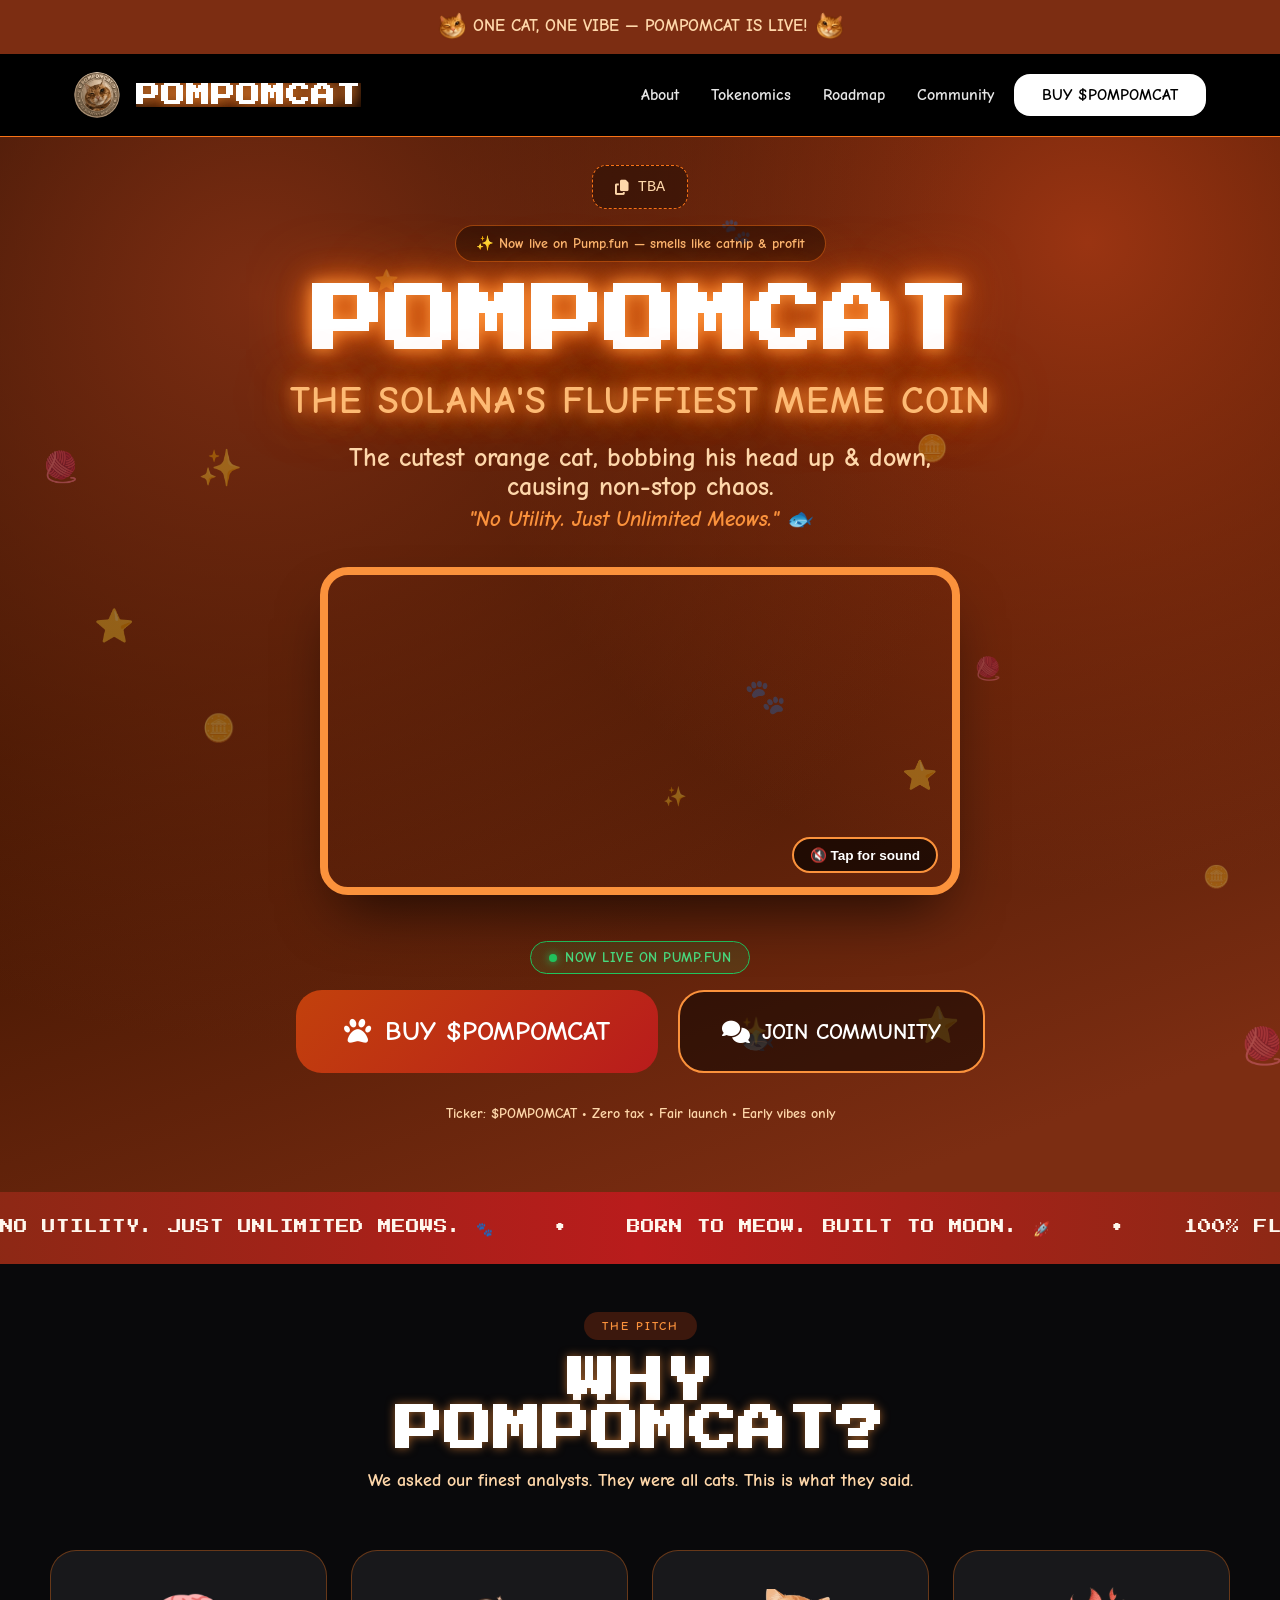
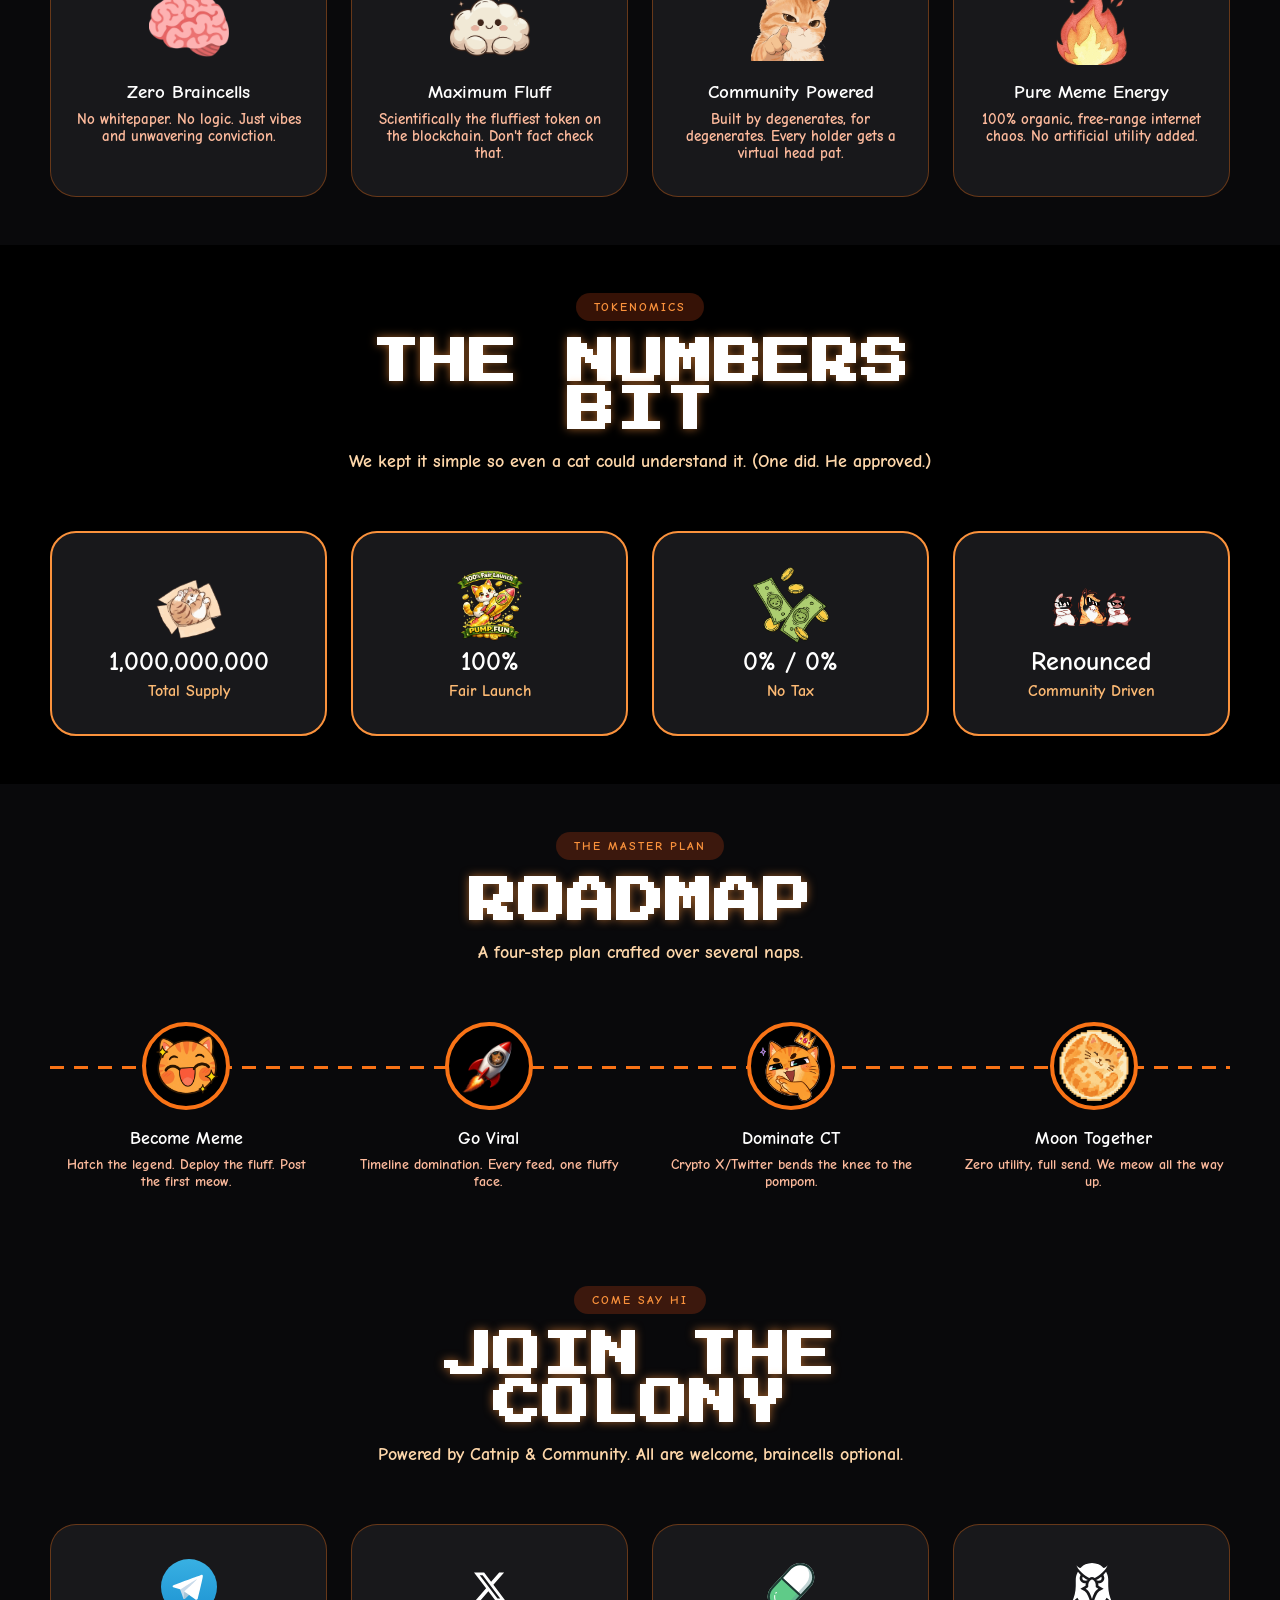
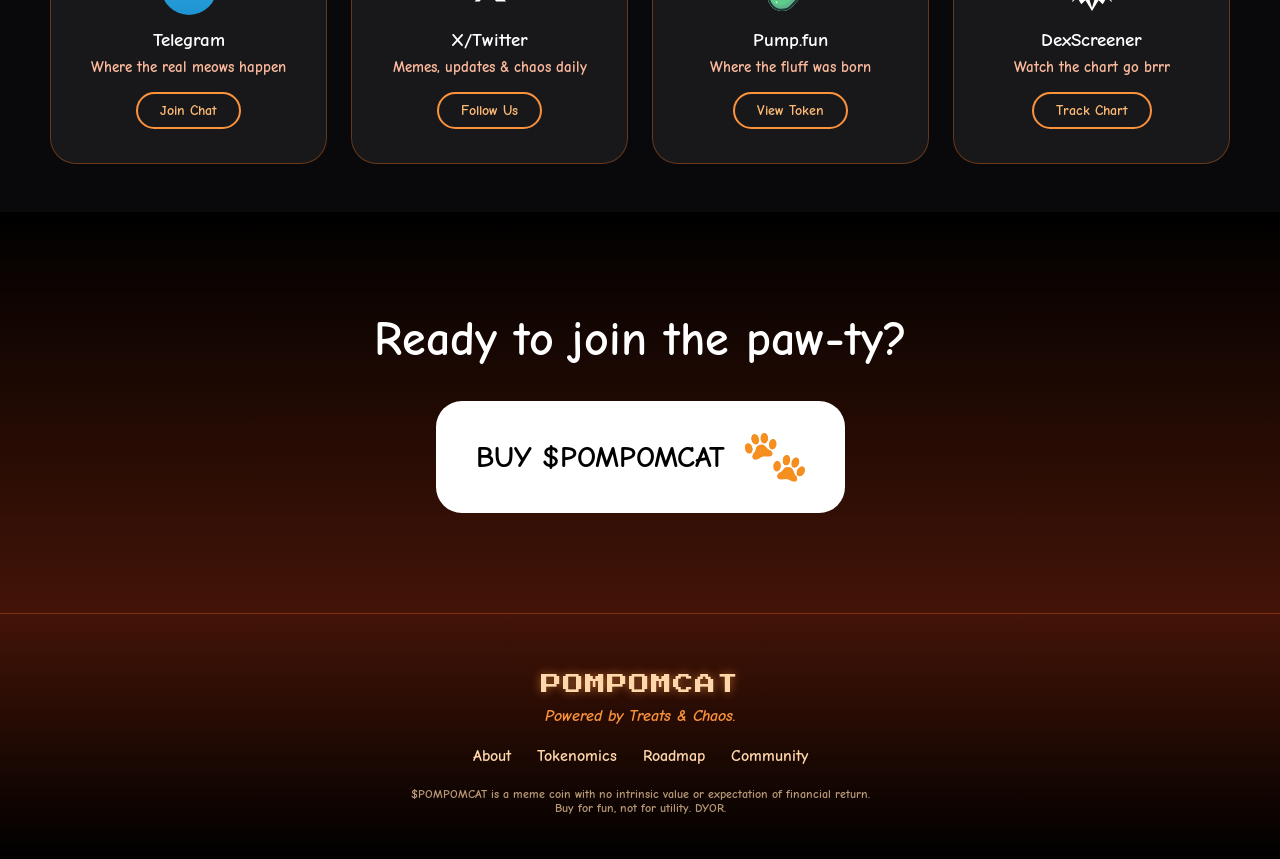
==== commit 9c95fa49: "Add files via upload" ====
--- a/index.html
+++ b/index.html
@@ -51,7 +51,10 @@
         <a href="#roadmap">Roadmap</a>
         <a href="#community">Community</a>
       </div>
-      <button class="btn-buy-nav" onclick="buyNow()">BUY $POMPOMCAT</button>
+      <button class="btn-buy-nav" onclick="buyNow()">
+        <span class="buy-full">BUY $POMPOMCAT</span>
+        <span class="buy-short">BUY</span>
+      </button>
     </div>
   </nav>
 
--- a/style.css
+++ b/style.css
@@ -84,14 +84,25 @@
   display: flex;
   align-items: center;
   gap: 12px;
+  min-width: 0;
+  flex: 1 1 auto;
+  overflow: hidden;
 }
 
 .brand .paw {
   font-size: 2.6rem;
 }
 
+.brand img {
+  flex-shrink: 0;
+}
+
 .brand h1 {
   font-size: 1.5rem;
+  white-space: nowrap;
+  overflow: hidden;
+  text-overflow: ellipsis;
+  min-width: 0;
 }
 
 .nav-links {
@@ -121,10 +132,15 @@
   border: none;
   animation: wiggle 2.4s infinite;
   font-family: 'Comic Neue', cursive;
+  flex-shrink: 0;
 }
 
 .btn-buy-nav:hover {
   background: #fb923c;
+}
+
+.btn-buy-nav .buy-short {
+  display: none;
 }
 
 .menu-toggle {
@@ -134,6 +150,7 @@
   color: #fb923c;
   font-size: 1.8rem;
   cursor: pointer;
+  flex-shrink: 0;
 }
 
 @keyframes wiggle {
@@ -210,6 +227,8 @@
 
 .hero-inner {
   max-width: 900px;
+  width: 100%;
+  min-width: 0;
   margin: 0 auto;
   text-align: center;
   position: relative;
@@ -218,6 +237,11 @@
 
 .hero-badge {
   display: inline-block;
+  max-width: 100%;
+  box-sizing: border-box;
+  white-space: normal;
+  word-wrap: break-word;
+  overflow-wrap: break-word;
   background: rgba(0, 0, 0, 0.4);
   border: 1px solid rgba(249, 115, 22, 0.5);
   border-radius: 100px;
@@ -749,27 +773,43 @@
   }
 
   .brand img {
-    height: 34px !important;
-    width: 34px !important;
+    height: 32px !important;
+    width: 32px !important;
+    margin-right: 0 !important;
   }
 
   .brand h1 {
-    font-size: 1.05rem;
+    font-size: 0.85rem;
+    letter-spacing: 0;
   }
 
   .menu-toggle {
-    font-size: 1.5rem;
-    padding: 0 4px;
+    font-size: 1.4rem;
+    padding: 0 2px;
   }
 
   .btn-buy-nav {
-    padding: 9px 14px;
-    font-size: 0.78rem;
-    border-radius: 12px;
+    padding: 8px 12px;
+    font-size: 0.7rem;
+    border-radius: 10px;
+  }
+
+  .btn-buy-nav .buy-full {
+    display: none;
+  }
+
+  .btn-buy-nav .buy-short {
+    display: inline;
   }
 
   .final-cta {
     padding: 60px 16px;
+  }
+}
+
+@media (max-width:360px) {
+  .brand h1 {
+    font-size: 0.72rem;
   }
 }
 
@@ -813,6 +853,12 @@
     padding: 16px 28px;
     border-radius: 18px;
   }
+
+  .hero-badge {
+    font-size: 0.78rem;
+    padding: 8px 14px;
+    line-height: 1.4;
+  }
 }
 
 @media (prefers-reduced-motion: reduce) {
